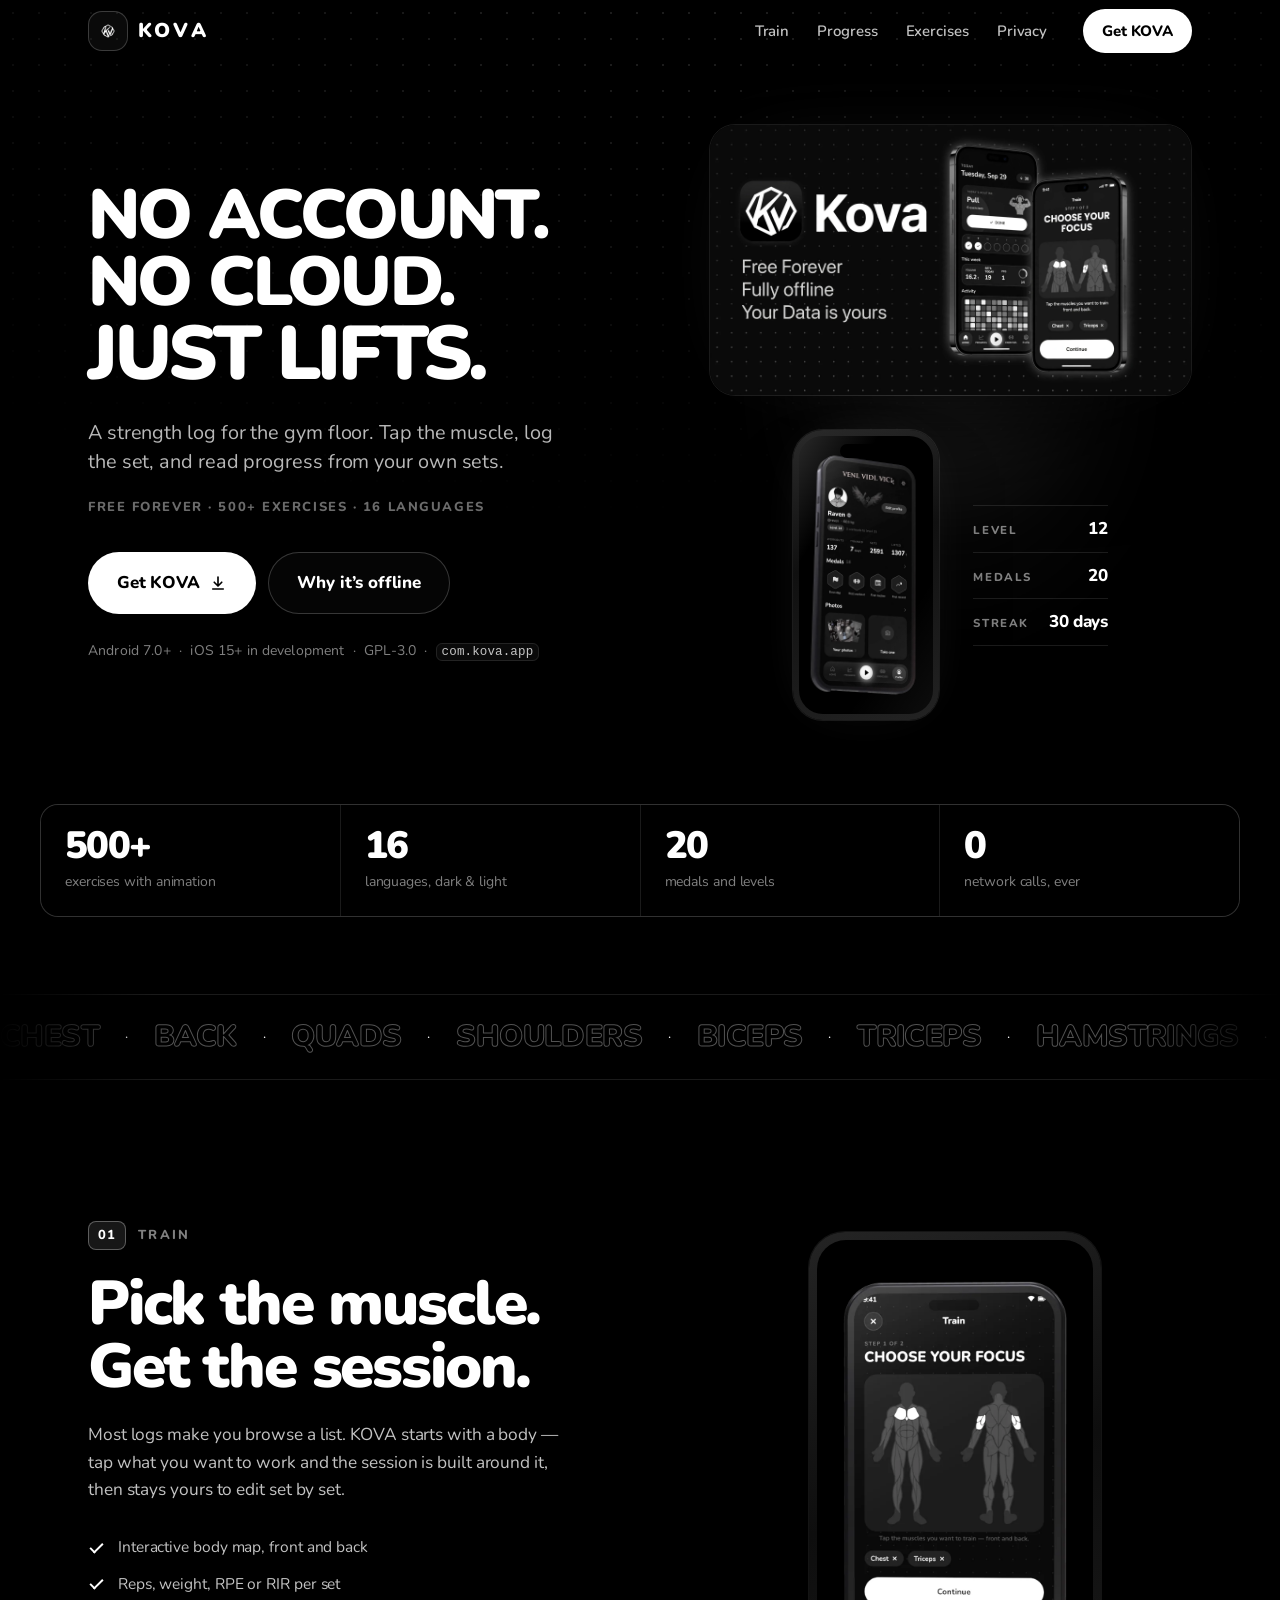
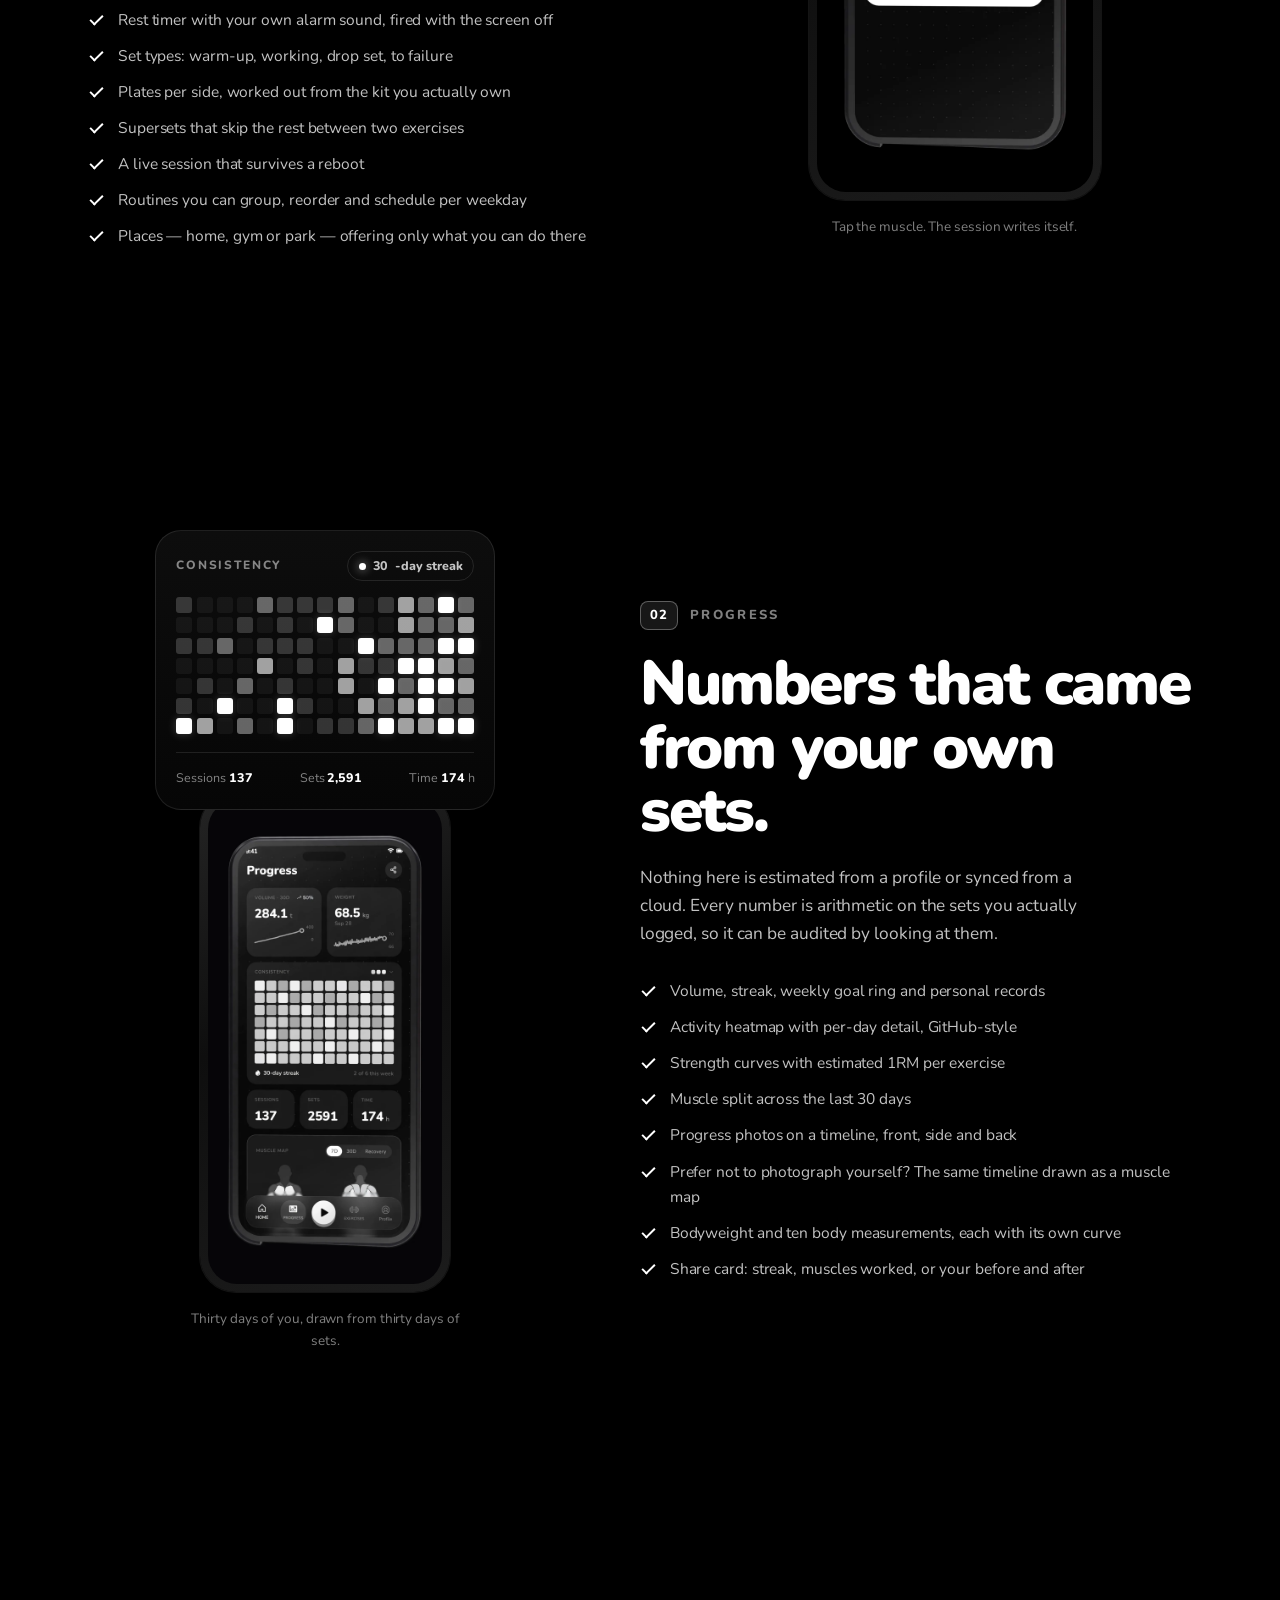
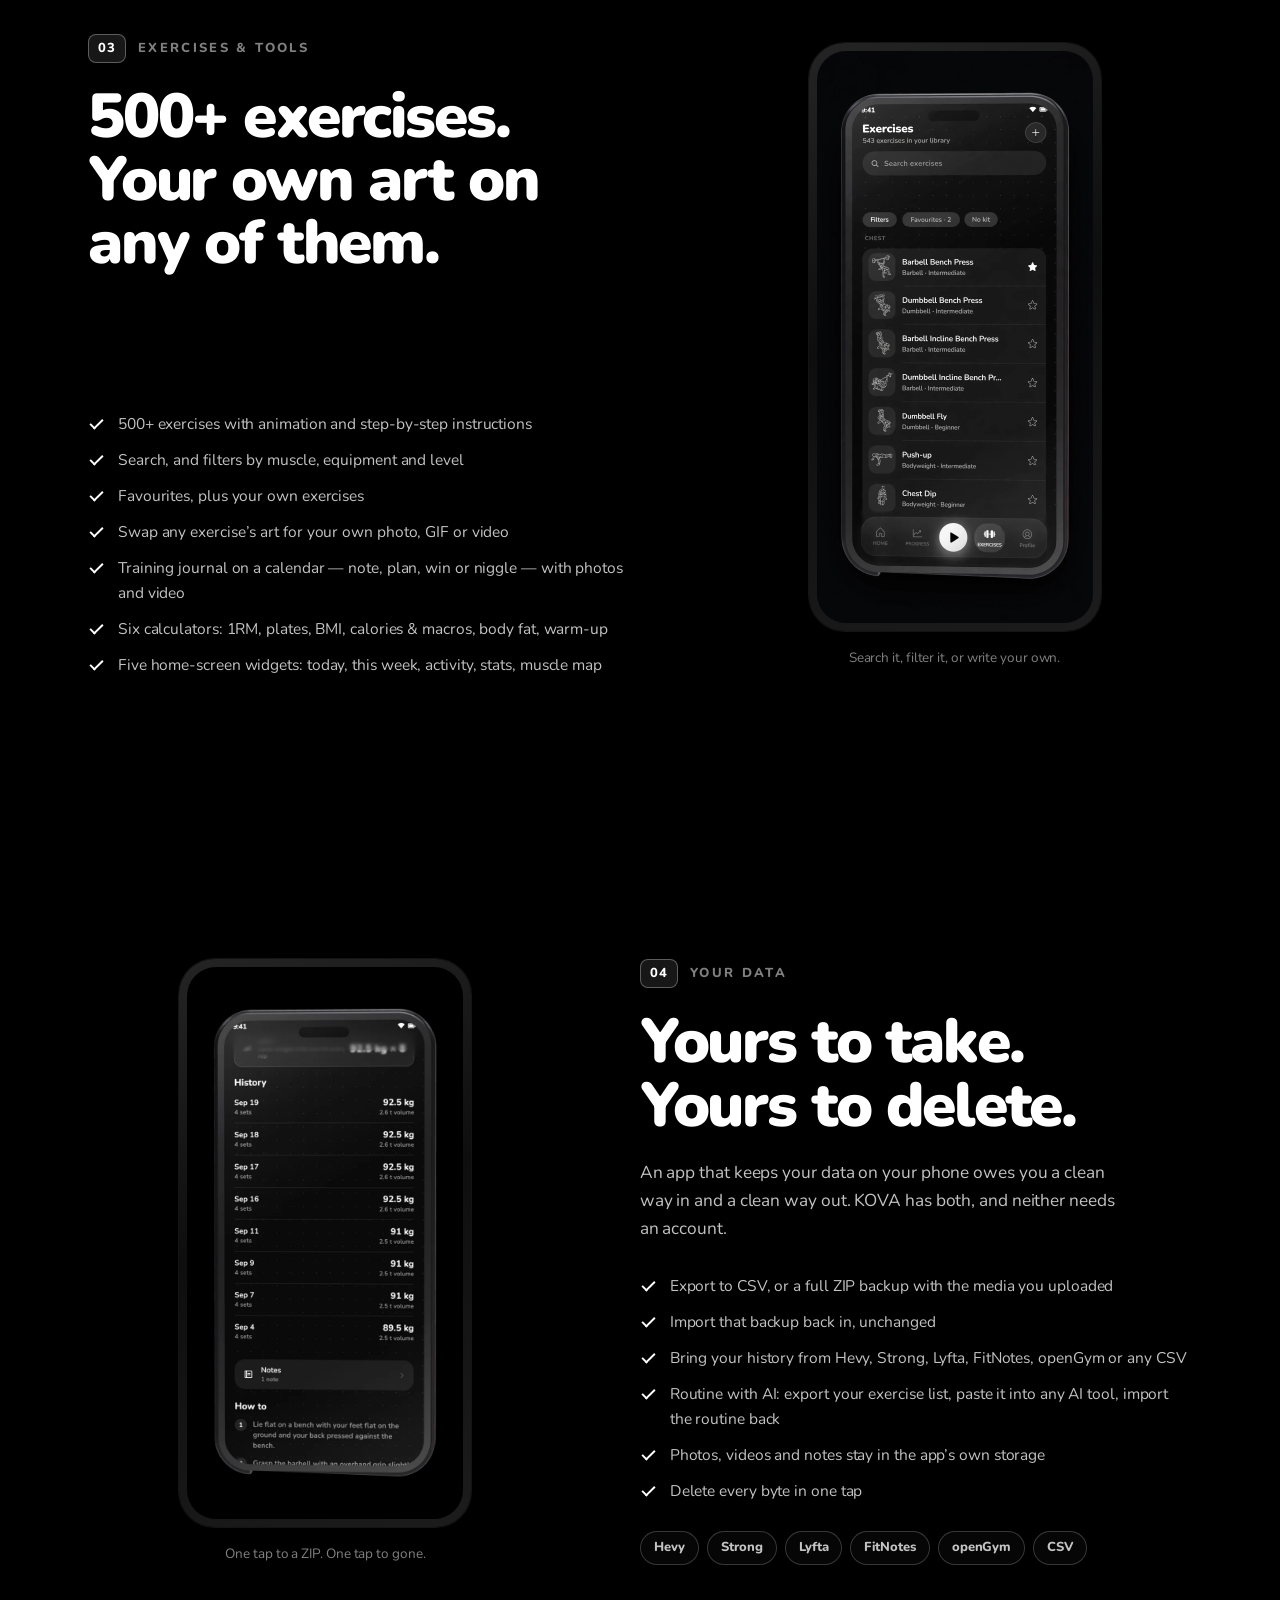
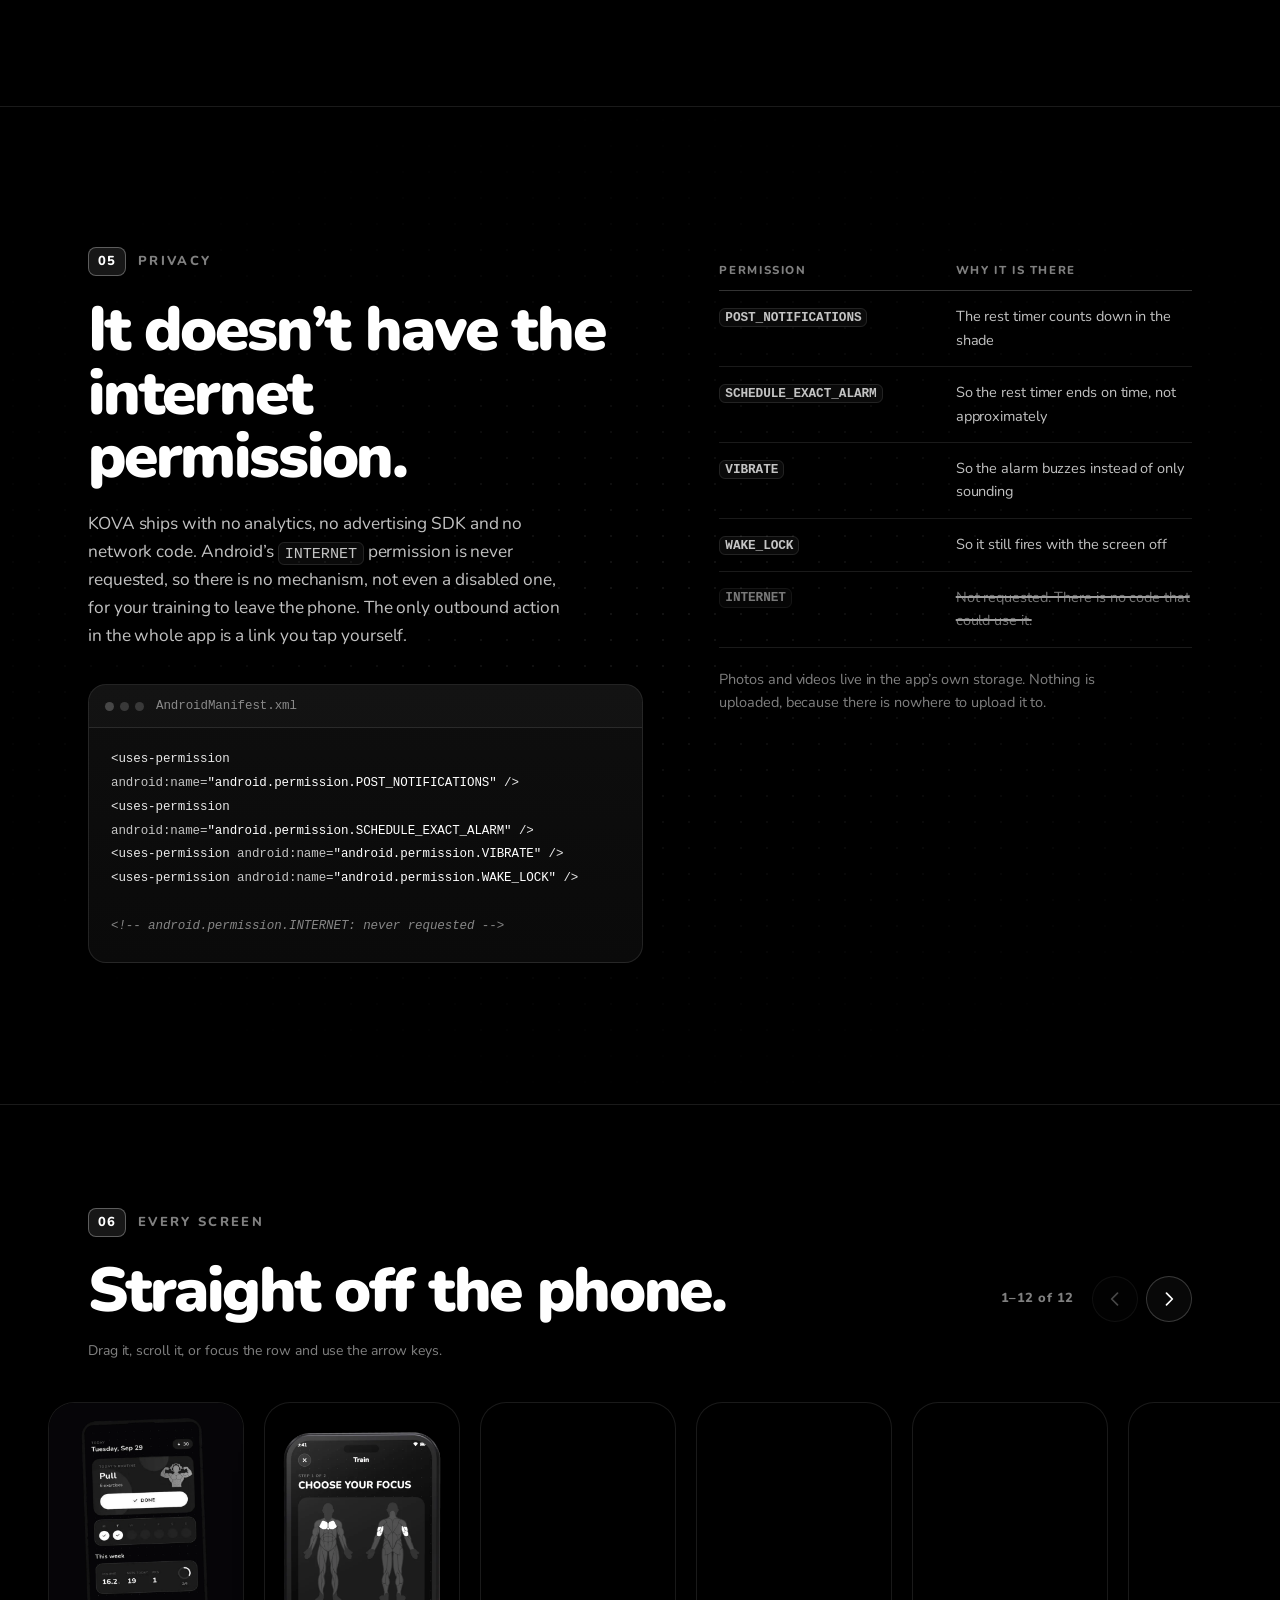
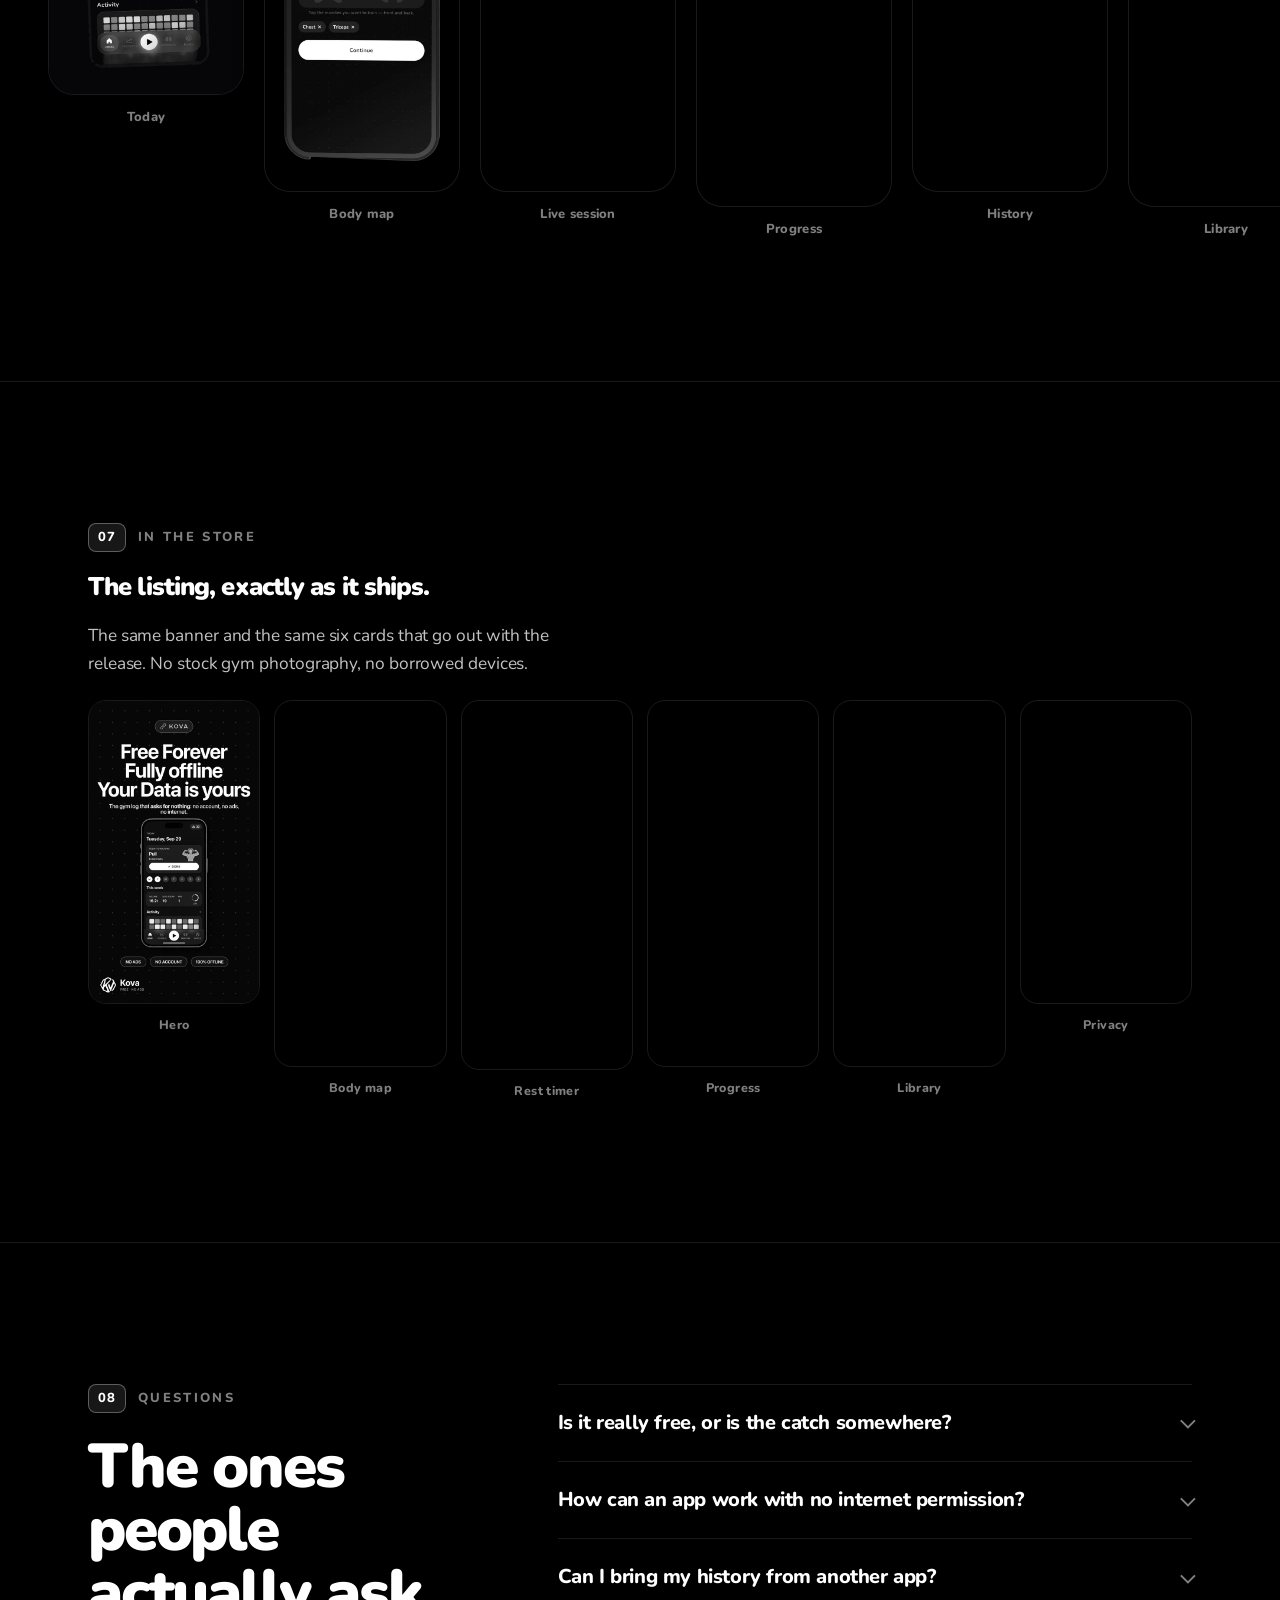
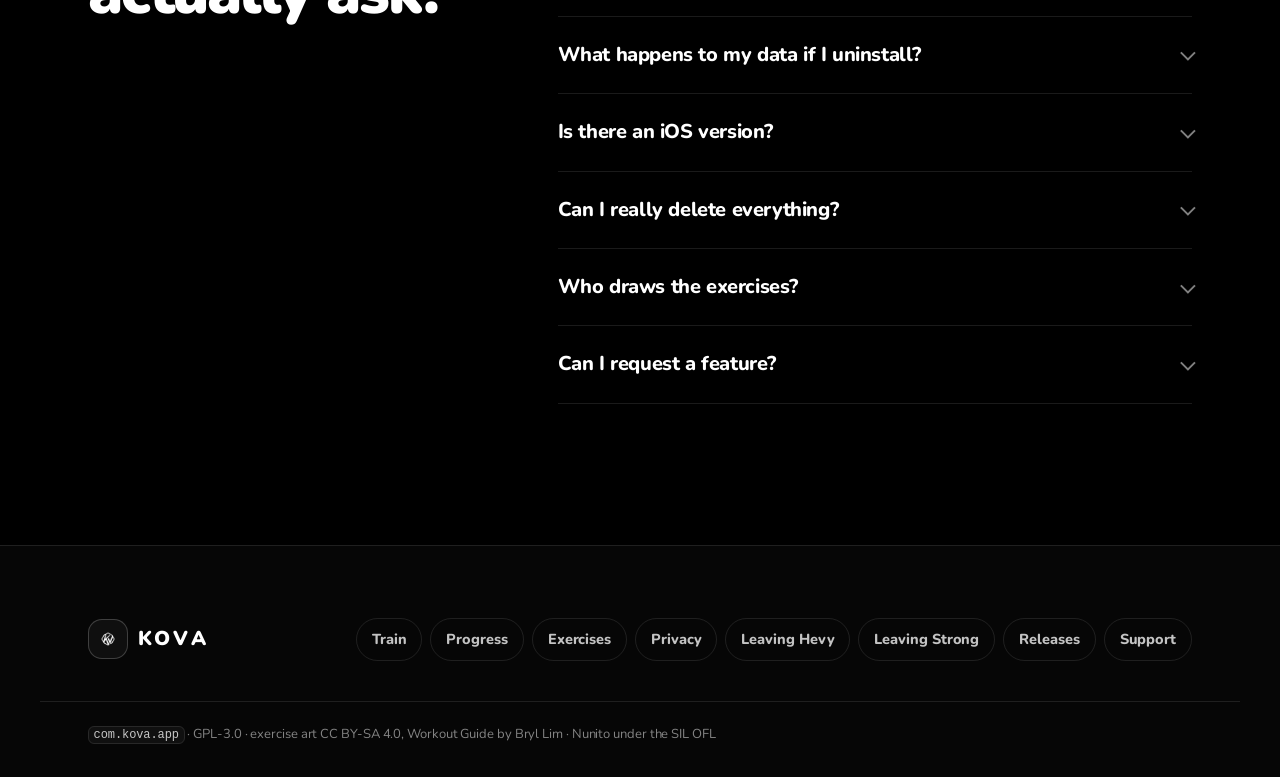
==== index.html @ f85a57ef "feat: KOVA landing site Static site for kova.app. Landing page, plus Hevy and Strong comparison page" ====
<!DOCTYPE html>
<html lang="en" class="no-js">
<head>
<meta charset="utf-8">
<meta name="viewport" content="width=device-width, initial-scale=1">
<title>KOVA — Free Offline Gym Log. No Internet Permission.</title>
<meta name="description" content="Free offline workout tracker and strength log for Android. Tap a muscle on a body map, log sets, and see real progress. No ads, no account, no internet.">
<meta name="author" content="ravvdevv">
<meta name="robots" content="index, follow, max-image-preview:large, max-snippet:-1, max-video-preview:-1">
<meta name="theme-color" content="#000000">
<meta name="color-scheme" content="dark">
<link rel="canonical" href="https://kova.app/">

<meta property="og:type" content="website">
<meta property="og:site_name" content="KOVA">
<meta property="og:locale" content="en">
<meta property="og:url" content="https://kova.app/">
<meta property="og:title" content="KOVA — Free Offline Gym Log. No Internet Permission.">
<meta property="og:description" content="Tap the muscle. Log the set. Own the data. A dark, offline strength log for Android — free forever, with no account, no ads and no INTERNET permission.">
<meta property="og:image" content="https://kova.app/assets/banner.webp">
<meta property="og:image:type" content="image/webp">
<meta property="og:image:width" content="2048">
<meta property="og:image:height" content="1152">
<meta property="og:image:alt" content="KOVA store banner: the app icon and wordmark with the lines Free Forever, Fully offline, Your Data is yours, beside two phones showing the home screen and the body map.">
<meta name="twitter:card" content="summary_large_image">
<meta name="twitter:title" content="KOVA — Free Offline Gym Log. No Internet Permission.">
<meta name="twitter:description" content="Tap the muscle. Log the set. Own the data. Free forever, no account, no ads, no INTERNET permission.">
<meta name="twitter:image" content="https://kova.app/assets/banner.webp">
<meta name="twitter:image:alt" content="KOVA store banner with two app screens, the home screen and the body map.">

<link rel="icon" href="assets/icon.png" sizes="any">
<link rel="apple-touch-icon" href="assets/icon.png">
<link rel="preload" href="assets/fonts/Nunito-ExtraBold.ttf" as="font" type="font/ttf" crossorigin>
<link rel="preload" href="assets/fonts/Nunito-Regular.ttf" as="font" type="font/ttf" crossorigin>
<link rel="stylesheet" href="styles.css">
<script>document.documentElement.className = document.documentElement.className.replace('no-js', 'js');</script>

<script type="application/ld+json">
{
  "@context": "https://schema.org",
  "@graph": [
    {
      "@type": "SoftwareApplication",
      "@id": "https://kova.app/#app",
      "name": "KOVA",
      "applicationCategory": "HealthApplication",
      "applicationSubCategory": "Workout tracker and strength log",
      "operatingSystem": "Android",
      "softwareRequirements": "Android 7.0 (Nougat) or later",
      "description": "KOVA is a free, offline strength log for Android. Pick your focus on an interactive body map, log reps and weight set by set, and read progress built from your own sets. No account, no ads, no subscription and no INTERNET permission.",
      "softwareVersion": "1.3.0",
      "license": "https://www.gnu.org/licenses/gpl-3.0.html",
      "downloadUrl": "https://github.com/ravvdevv/kova-app/releases",
      "image": "https://kova.app/assets/banner.webp",
      "screenshot": [
        "https://kova.app/assets/screens/01-home.webp",
        "https://kova.app/assets/screens/03-train.webp",
        "https://kova.app/assets/screens/04-session.webp",
        "https://kova.app/assets/screens/02-progress.webp",
        "https://kova.app/assets/screens/06-library.webp",
        "https://kova.app/assets/screens/08-settings.webp"
      ],
      "featureList": [
        "Interactive body map, front and back",
        "Reps, weight, RPE or RIR per set",
        "Rest timer with a custom alarm sound, firing with the screen off",
        "Set types: warm-up, working, drop set, to failure",
        "Plates per side, worked out from the kit you own",
        "Supersets that skip the rest between two exercises",
        "A live session that survives a reboot",
        "Routines grouped, reordered and scheduled per weekday",
        "Places (home, gym or park) offering only what you can do there",
        "Volume, streak, weekly goal ring and personal records",
        "Activity heatmap with per-day detail",
        "Strength curves with estimated 1RM per exercise",
        "Muscle split across the last 30 days",
        "Progress photos on a timeline, or the same timeline drawn as a muscle map",
        "Bodyweight and ten body measurements, each with its own curve",
        "Share card: streak, muscles worked, or before and after",
        "500+ exercises with animation and step-by-step instructions",
        "Search and filters by muscle, equipment and level",
        "Your own photo, GIF or video as an exercise's art",
        "Training journal on a calendar with photos and video",
        "Six calculators: 1RM, plates, BMI, calories and macros, body fat, warm-up",
        "Five home-screen widgets",
        "Import from Hevy, Strong, Lyfta, FitNotes, openGym or any CSV",
        "Export to CSV or a full ZIP backup, and delete everything in one tap"
      ],
      "offers": { "@type": "Offer", "price": "0", "priceCurrency": "USD" },
      "author": { "@id": "https://kova.app/#author" },
      "isBasedOn": { "@id": "https://kova.app/#source" }
    },
    {
      "@type": "SoftwareSourceCode",
      "@id": "https://kova.app/#source",
      "name": "KOVA",
      "codeRepository": "https://github.com/ravvdevv/kova-app",
      "license": "https://www.gnu.org/licenses/gpl-3.0.html",
      "author": { "@id": "https://kova.app/#author" }
    },
    {
      "@type": "Person",
      "@id": "https://kova.app/#author",
      "name": "ravvdevv",
      "url": "https://github.com/ravvdevv",
      "sameAs": [
        "https://github.com/ravvdevv",
        "https://ko-fi.com/ravvdevv"
      ]
    },
    {
      "@type": "FAQPage",
      "@id": "https://kova.app/#faq",
      "mainEntity": [
        {
          "@type": "Question",
          "name": "Is it really free, or is the catch somewhere?",
          "acceptedAnswer": { "@type": "Answer", "text": "There is no catch and no paid tier. No subscription, no ads, no analytics, no account. KOVA is released under GPL-3.0, so the source that ships is the source you can read. It stays free either way — and if it earns a place in your rotation and you feel like chipping in, the project's Ko-fi is at ko-fi.com/ravvdevv." }
        },
        {
          "@type": "Question",
          "name": "How can an app work with no internet permission?",
          "acceptedAnswer": { "@type": "Answer", "text": "Because it never needed one. KOVA has no network code at all, so Android's INTERNET permission is never declared. Your sets, photos, notes and media live in the app's own storage on the phone, which is also what makes the app work in a basement gym with no signal." }
        },
        {
          "@type": "Question",
          "name": "Can I bring my history from another app?",
          "acceptedAnswer": { "@type": "Answer", "text": "Yes. KOVA imports workouts and bodyweight from Hevy, Strong, Lyfta, FitNotes and openGym, and reads any CSV you can get out of the app you are leaving. Still choosing? See nine trackers compared at kova.app/hevy-alternative, including where KOVA loses. You can also re-import a KOVA backup at any time." }
        },
        {
          "@type": "Question",
          "name": "What happens to my data if I uninstall?",
          "acceptedAnswer": { "@type": "Answer", "text": "It goes with the app, which is why the ZIP backup exists: it includes your data and the media you uploaded, and it imports back cleanly. Export it before you remove KOVA." }
        },
        {
          "@type": "Question",
          "name": "Is there an iOS version?",
          "acceptedAnswer": { "@type": "Answer", "text": "iOS 15 and later is in development. The Android build is the current one, and Wear OS and desktop are on the way." }
        },
        {
          "@type": "Question",
          "name": "Can I really delete everything?",
          "acceptedAnswer": { "@type": "Answer", "text": "One tap, in settings, no confirmation maze and no are-you-sure marathon. That button is the honest version of a privacy policy." }
        },
        {
          "@type": "Question",
          "name": "Who draws the exercises?",
          "acceptedAnswer": { "@type": "Answer", "text": "The illustrations come from Workout Guide by Bryl Lim, based on Everkinetic, licensed CC BY-SA 4.0. Any exercise's art can be swapped for your own photo, GIF or video." }
        },
        {
          "@type": "Question",
          "name": "Can I request a feature?",
          "acceptedAnswer": { "@type": "Answer", "text": "Yes. Open an issue on the repository at github.com/ravvdevv/kova-app/issues and describe what you are trying to log. Requests get read, and the ones that show up again and again from other lifters get built." }
        }
      ]
    }
  ]
}
</script>
</head>
<body>
<a class="skip" href="#main">Skip to content</a>
<div class="progress" aria-hidden="true"><span id="progressBar"></span></div>

<header class="nav" id="nav">
  <div class="shell nav__inner">
    <a class="brand" href="#top" aria-label="KOVA, home">
      <span class="brand__mark"><img src="assets/logo.webp" width="512" height="512" alt="" decoding="async"></span>
      <span class="brand__word">KOVA</span>
    </a>

    <nav class="nav__links" aria-label="Sections">
      <a href="#train">Train</a>
      <a href="#progress">Progress</a>
      <a href="#library">Exercises</a>
      <a href="#privacy">Privacy</a>
    </nav>

    <div class="nav__actions">
      <a class="btn btn--solid btn--sm" href="https://github.com/ravvdevv/kova-app/releases" target="_blank" rel="noopener noreferrer">Get KOVA</a>
    </div>
  </div>
</header>

<main id="main">
<span id="top"></span>

<!-- ══ HERO ══ -->
<section class="hero">
  <div class="grid-bg" aria-hidden="true"></div>
  <div class="shell hero__inner">

    <div class="hero__copy">
      <h1 class="hero__title reveal" data-d="1">
        No account.<br>
        No cloud.<br>
        <span class="last">Just lifts.</span>
      </h1>

      <p class="hero__sub reveal" data-d="2">
        A strength log for the gym floor. Tap the muscle, log the set, and read progress
        from your own sets.
      </p>

      <p class="hero__tag reveal" data-d="2">Free forever &middot; 500+ exercises &middot; 16 languages</p>

      <div class="hero__actions reveal" data-d="3">
        <a class="btn btn--solid btn--lg" href="https://github.com/ravvdevv/kova-app/releases" target="_blank" rel="noopener noreferrer">
          Get KOVA
          <svg viewBox="0 0 24 24" width="18" height="18" fill="none" stroke="currentColor" stroke-width="2.2" stroke-linecap="round" stroke-linejoin="round" aria-hidden="true"><path d="M12 4v11M7 11l5 5 5-5M5 20h14"/></svg>
        </a>
        <a class="btn btn--ghost btn--lg" href="#privacy">Why it&rsquo;s offline</a>
      </div>

      <p class="hero__meta reveal" data-d="4">
        Android 7.0+ &nbsp;&middot;&nbsp; iOS 15+ in development &nbsp;&middot;&nbsp; GPL-3.0 &nbsp;&middot;&nbsp; <code>com.kova.app</code>
      </p>
    </div>

    <div class="hero__stage reveal" data-d="3">
      <div class="beam" aria-hidden="true"></div>

      <figure class="hero__banner">
        <img src="assets/banner.webp" width="2048" height="1152" decoding="async" fetchpriority="high"
             alt="KOVA store banner: the app icon and wordmark with the lines Free Forever, Fully offline, Your Data is yours, beside two phones showing the home screen and the body map.">
      </figure>

      <div class="hero__foot">
        <div class="device">
          <div class="device__frame">
            <span class="device__notch" aria-hidden="true"></span>
            <img src="assets/screens/12-profile.webp" width="400" height="860"
                 alt="KOVA profile: levels, the twenty medals earned from real sessions, and the share card." loading="lazy" decoding="async">
          </div>
        </div>

        <dl class="hero__stats">
          <div><dt>Level</dt><dd>12</dd></div>
          <div><dt>Medals</dt><dd>20</dd></div>
          <div><dt>Streak</dt><dd>30 days</dd></div>
        </dl>
      </div>
    </div>
  </div>

  <ul class="stats shell" aria-label="At a glance">
    <li class="reveal"><b data-count="500" data-suffix="+">500+</b><span>exercises with animation</span></li>
    <li class="reveal" data-d="1"><b data-count="16">16</b><span>languages, dark &amp; light</span></li>
    <li class="reveal" data-d="2"><b data-count="20">20</b><span>medals and levels</span></li>
    <li class="reveal" data-d="3"><b>0</b><span>network calls, ever</span></li>
  </ul>
</section>

<!-- ══ MARQUEE ══ -->
<div class="marquee" aria-hidden="true">
  <div class="marquee__track">
    <span>Chest</span><i>&middot;</i><span>Back</span><i>&middot;</i><span>Quads</span><i>&middot;</i><span>Shoulders</span><i>&middot;</i>
    <span>Biceps</span><i>&middot;</i><span>Triceps</span><i>&middot;</i><span>Hamstrings</span><i>&middot;</i><span>Calves</span><i>&middot;</i>
    <span>Core</span><i>&middot;</i><span>Glutes</span><i>&middot;</i><span>Lats</span><i>&middot;</i><span>Forearms</span><i>&middot;</i>
    <span>Chest</span><i>&middot;</i><span>Back</span><i>&middot;</i><span>Quads</span><i>&middot;</i><span>Shoulders</span><i>&middot;</i>
    <span>Biceps</span><i>&middot;</i><span>Triceps</span><i>&middot;</i><span>Hamstrings</span><i>&middot;</i><span>Calves</span><i>&middot;</i>
    <span>Core</span><i>&middot;</i><span>Glutes</span><i>&middot;</i><span>Lats</span><i>&middot;</i><span>Forearms</span><i>&middot;</i>
  </div>
</div>

<!-- ══ 01 TRAIN ══ -->
<section class="feature" id="train">
  <div class="shell feature__inner">
    <div class="feature__copy">
      <p class="eyebrow reveal"><span>01</span> Train</p>
      <h2 class="reveal" data-d="1">Pick the muscle.<br>Get the session.</h2>
      <p class="feature__lead reveal" data-d="2">
        Most logs make you browse a list. KOVA starts with a body &mdash; tap what you want to
        work and the session is built around it, then stays yours to edit set by set.
      </p>
      <ul class="ticks reveal" data-d="3">
        <li>Interactive body map, front and back</li>
        <li>Reps, weight, RPE or RIR per set</li>
        <li>Rest timer with your own alarm sound, fired with the screen off</li>
        <li>Set types: warm-up, working, drop set, to failure</li>
        <li>Plates per side, worked out from the kit you actually own</li>
        <li>Supersets that skip the rest between two exercises</li>
        <li>A live session that survives a reboot</li>
        <li>Routines you can group, reorder and schedule per weekday</li>
        <li>Places &mdash; home, gym or park &mdash; offering only what you can do there</li>
      </ul>
    </div>
    <figure class="feature__shot reveal" data-d="2">
      <div class="phone">
        <img src="assets/screens/03-train.webp" width="400" height="860" loading="lazy" decoding="async"
             alt="The focus picker: a front and back body map with the selected muscles lit, and the chosen muscles listed as chips.">
      </div>
      <figcaption>Tap the muscle. The session writes itself.</figcaption>
    </figure>
  </div>
</section>

<!-- ══ 02 PROGRESS ══ -->
<section class="feature feature--flip" id="progress">
  <div class="shell feature__inner">
    <div class="feature__copy">
      <p class="eyebrow reveal"><span>02</span> Progress</p>
      <h2 class="reveal" data-d="1">Numbers that came<br>from your own sets.</h2>
      <p class="feature__lead reveal" data-d="2">
        Nothing here is estimated from a profile or synced from a cloud. Every number is
        arithmetic on the sets you actually logged, so it can be audited by looking at them.
      </p>
      <ul class="ticks reveal" data-d="3">
        <li>Volume, streak, weekly goal ring and personal records</li>
        <li>Activity heatmap with per-day detail, GitHub-style</li>
        <li>Strength curves with estimated 1RM per exercise</li>
        <li>Muscle split across the last 30 days</li>
        <li>Progress photos on a timeline, front, side and back</li>
        <li>Prefer not to photograph yourself? The same timeline drawn as a muscle map</li>
        <li>Bodyweight and ten body measurements, each with its own curve</li>
        <li>Share card: streak, muscles worked, or your before and after</li>
      </ul>
    </div>
    <figure class="feature__shot reveal" data-d="2">
      <div class="panel">
        <div class="panel__head">
          <span class="panel__title">Consistency</span>
          <span class="panel__badge"><span class="dot"></span><span id="streakOut">30</span>-day streak</span>
        </div>
        <div class="heat" id="heat" role="img" aria-label="Activity heatmap: 30-day streak, two of six sessions this week."></div>
        <div class="panel__foot">
          <span>Sessions <b data-count="137">137</b></span>
          <span>Sets <b data-count="2591">2591</b></span>
          <span>Time <b data-count="174">174</b> h</span>
        </div>
      </div>
      <div class="phone phone--sm">
        <img src="assets/screens/02-progress.webp" width="352" height="760" loading="lazy" decoding="async"
             alt="Progress screen: 30-day volume card, bodyweight sparkline, consistency heatmap and lifetime totals.">
      </div>
      <figcaption>Thirty days of you, drawn from thirty days of sets.</figcaption>
    </figure>
  </div>
</section>

<!-- ══ 03 EXERCISES & TOOLS ══ -->
<section class="feature" id="library">
  <div class="shell feature__inner">
    <div class="feature__copy">
      <p class="eyebrow reveal"><span>03</span> Exercises &amp; tools</p>
      <h2 class="reveal" data-d="1">500+ exercises.<br>Your own art on any of them.</h2>
      <p class="feature__lead reveal" data-d="2">
        A real library with animation and step-by-step instructions, plus everything around it:
        a journal, calculators and home-screen widgets that read the same database.
      </p>
      <ul class="ticks reveal" data-d="3">
        <li>500+ exercises with animation and step-by-step instructions</li>
        <li>Search, and filters by muscle, equipment and level</li>
        <li>Favourites, plus your own exercises</li>
        <li>Swap any exercise&rsquo;s art for your own photo, GIF or video</li>
        <li>Training journal on a calendar &mdash; note, plan, win or niggle &mdash; with photos and video</li>
        <li>Six calculators: 1RM, plates, BMI, calories &amp; macros, body fat, warm-up</li>
        <li>Five home-screen widgets: today, this week, activity, stats, muscle map</li>
      </ul>
    </div>
    <figure class="feature__shot reveal" data-d="2">
      <div class="phone">
        <img src="assets/screens/06-library.webp" width="400" height="860" loading="lazy" decoding="async"
             alt="Exercise library: a searchable list with filters for muscle, equipment and level.">
      </div>
      <figcaption>Search it, filter it, or write your own.</figcaption>
    </figure>
  </div>
</section>

<!-- ══ 04 YOUR DATA ══ -->
<section class="feature feature--flip" id="data">
  <div class="shell feature__inner">
    <div class="feature__copy">
      <p class="eyebrow reveal"><span>04</span> Your data</p>
      <h2 class="reveal" data-d="1">Yours to take.<br>Yours to delete.</h2>
      <p class="feature__lead reveal" data-d="2">
        An app that keeps your data on your phone owes you a clean way in and a clean way out.
        KOVA has both, and neither needs an account.
      </p>
      <ul class="ticks reveal" data-d="3">
        <li>Export to CSV, or a full ZIP backup with the media you uploaded</li>
        <li>Import that backup back in, unchanged</li>
        <li>Bring your history from Hevy, Strong, Lyfta, FitNotes, openGym or any CSV</li>
        <li>Routine with AI: export your exercise list, paste it into any AI tool, import the routine back</li>
        <li>Photos, videos and notes stay in the app&rsquo;s own storage</li>
        <li>Delete every byte in one tap</li>
      </ul>
      <div class="chips reveal" data-d="4" aria-label="Supported imports">
        <span>Hevy</span><span>Strong</span><span>Lyfta</span><span>FitNotes</span><span>openGym</span><span>CSV</span>
      </div>
    </div>
    <figure class="feature__shot reveal" data-d="2">
      <div class="phone">
        <img src="assets/screens/05-history.webp" width="400" height="860" loading="lazy" decoding="async"
             alt="History: logged sessions listed by date with their volume and duration.">
      </div>
      <figcaption>One tap to a ZIP. One tap to gone.</figcaption>
    </figure>
  </div>
</section>

<!-- ══ PRIVACY ══ -->
<section class="privacy" id="privacy">
  <div class="grid-bg grid-bg--soft" aria-hidden="true"></div>
  <div class="shell privacy__inner">
    <div class="privacy__copy">
      <p class="eyebrow reveal"><span>05</span> Privacy</p>
      <h2 class="reveal" data-d="1">It doesn&rsquo;t have the<br>internet permission.</h2>
      <p class="feature__lead reveal" data-d="2">
        KOVA ships with no analytics, no advertising SDK and no network code. Android&rsquo;s
        <code>INTERNET</code> permission is never requested, so there is no mechanism, not even
        a disabled one, for your training to leave the phone. The only outbound action in the
        whole app is a link you tap yourself.
      </p>

      <div class="manifest reveal" data-d="3">
        <div class="manifest__bar">
          <span class="manifest__dots" aria-hidden="true"><i></i><i></i><i></i></span>
          <span class="manifest__file">AndroidManifest.xml</span>
        </div>
<pre class="manifest__code"><code><span class="c-k">&#60;uses-permission</span> android:name=<span class="c-s">"android.permission.POST_NOTIFICATIONS"</span> <span class="c-k">/&#62;</span>
<span class="c-k">&#60;uses-permission</span> android:name=<span class="c-s">"android.permission.SCHEDULE_EXACT_ALARM"</span> <span class="c-k">/&#62;</span>
<span class="c-k">&#60;uses-permission</span> android:name=<span class="c-s">"android.permission.VIBRATE"</span> <span class="c-k">/&#62;</span>
<span class="c-k">&#60;uses-permission</span> android:name=<span class="c-s">"android.permission.WAKE_LOCK"</span> <span class="c-k">/&#62;</span>

<span class="c-c">&lt;!-- android.permission.INTERNET: never requested --&gt;</span></code></pre>
      </div>
    </div>

    <div class="privacy__list reveal" data-d="3">
      <table class="perms">
        <caption class="sr-only">Permissions KOVA requests and why</caption>
        <thead>
          <tr><th scope="col">Permission</th><th scope="col">Why it is there</th></tr>
        </thead>
        <tbody>
          <tr><th scope="row"><code>POST_NOTIFICATIONS</code></th><td>The rest timer counts down in the shade</td></tr>
          <tr><th scope="row"><code>SCHEDULE_EXACT_ALARM</code></th><td>So the rest timer ends on time, not approximately</td></tr>
          <tr><th scope="row"><code>VIBRATE</code></th><td>So the alarm buzzes instead of only sounding</td></tr>
          <tr><th scope="row"><code>WAKE_LOCK</code></th><td>So it still fires with the screen off</td></tr>
          <tr class="perms__none"><th scope="row"><code>INTERNET</code></th><td><s>Not requested. There is no code that could use it.</s></td></tr>
        </tbody>
      </table>
      <p class="privacy__note">
        Photos and videos live in the app&rsquo;s own storage. Nothing is uploaded, because there
        is nowhere to upload it to.
      </p>
    </div>
  </div>
</section>

<!-- ══ GALLERY ══ -->
<section class="gallery" id="screens">
  <div class="shell gallery__head">
    <div>
      <p class="eyebrow reveal"><span>06</span> Every screen</p>
      <h2 class="reveal" data-d="1">Straight off the phone.</h2>
    </div>
    <div class="gallery__nav reveal" data-d="2">
      <p class="gallery__hint" id="railCount" aria-live="polite">1&ndash;12 of 12</p>
      <div class="gallery__btns">
        <button class="railbtn" id="railPrev" type="button" aria-label="Scroll to earlier screens" aria-controls="rail">
          <svg viewBox="0 0 24 24" width="20" height="20" fill="none" stroke="currentColor" stroke-width="2" stroke-linecap="round" stroke-linejoin="round" aria-hidden="true"><path d="M15 5l-7 7 7 7"/></svg>
        </button>
        <button class="railbtn" id="railNext" type="button" aria-label="Scroll to later screens" aria-controls="rail">
          <svg viewBox="0 0 24 24" width="20" height="20" fill="none" stroke="currentColor" stroke-width="2" stroke-linecap="round" stroke-linejoin="round" aria-hidden="true"><path d="M9 5l7 7-7 7"/></svg>
        </button>
      </div>
    </div>
  </div>
  <p class="gallery__note shell reveal" data-d="2">Drag it, scroll it, or focus the row and use the arrow keys.</p>
  <div class="rail" id="rail" tabindex="0" role="region" aria-label="All KOVA screens, scroll horizontally">
    <figure class="rail__item">
      <img src="assets/screens/01-home.webp" width="400" height="860" loading="lazy" decoding="async" alt="Home: today&rsquo;s routine, weekly volume, sets, PRs and activity.">
      <figcaption>Today</figcaption>
    </figure>
    <figure class="rail__item">
      <img src="assets/screens/03-train.webp" width="400" height="860" loading="lazy" decoding="async" alt="Body map focus picker, front and back.">
      <figcaption>Body map</figcaption>
    </figure>
    <figure class="rail__item">
      <img src="assets/screens/04-session.webp" width="400" height="860" loading="lazy" decoding="async" alt="Live session: set table, previous performance and rest timer.">
      <figcaption>Live session</figcaption>
    </figure>
    <figure class="rail__item">
      <img src="assets/screens/02-progress.webp" width="352" height="760" loading="lazy" decoding="async" alt="Progress: volume, bodyweight, consistency heatmap, totals.">
      <figcaption>Progress</figcaption>
    </figure>
    <figure class="rail__item">
      <img src="assets/screens/05-history.webp" width="400" height="860" loading="lazy" decoding="async" alt="History of logged sessions.">
      <figcaption>History</figcaption>
    </figure>
    <figure class="rail__item">
      <img src="assets/screens/06-library.webp" width="400" height="860" loading="lazy" decoding="async" alt="Exercise library with filters.">
      <figcaption>Library</figcaption>
    </figure>
    <figure class="rail__item">
      <img src="assets/screens/07-routines.webp" width="400" height="860" loading="lazy" decoding="async" alt="Routines, reorderable and schedulable per weekday.">
      <figcaption>Routines</figcaption>
    </figure>
    <figure class="rail__item">
      <img src="assets/screens/09-notes.webp" width="400" height="860" loading="lazy" decoding="async" alt="Training journal on a calendar with notes, photos and video.">
      <figcaption>Journal</figcaption>
    </figure>
    <figure class="rail__item">
      <img src="assets/screens/10-places.webp" width="400" height="860" loading="lazy" decoding="async" alt="Places: equipment available at home, gym or park.">
      <figcaption>Places</figcaption>
    </figure>
    <figure class="rail__item">
      <img src="assets/screens/11-body.webp" width="400" height="860" loading="lazy" decoding="async" alt="Progress timeline drawn as a muscle map from logged sets.">
      <figcaption>Muscle timeline</figcaption>
    </figure>
    <figure class="rail__item">
      <img src="assets/screens/12-profile.webp" width="400" height="860" loading="lazy" decoding="async" alt="Profile with levels, medals and a share card.">
      <figcaption>Profile</figcaption>
    </figure>
    <figure class="rail__item">
      <img src="assets/screens/08-settings.webp" width="400" height="860" loading="lazy" decoding="async" alt="Settings: units, theme, language, export and delete.">
      <figcaption>Settings</figcaption>
    </figure>
  </div>
</section>

<!-- ══ STORE LISTING ══ -->
<section class="listing" id="listing">
  <div class="shell">
    <p class="eyebrow reveal"><span>07</span> In the store</p>
    <h2 class="reveal" data-d="1">The listing, exactly as it ships.</h2>
    <p class="feature__lead reveal" data-d="2">
      The same banner and the same six cards that go out with the release. No stock gym
      photography, no borrowed devices.
    </p>
  </div>

  <ul class="listing__row shell reveal" data-d="3">
    <li>
      <img src="assets/store/01-hero.webp" width="1152" height="2048" loading="lazy" decoding="async"
           alt="Store card: Free Forever, Fully offline, Your Data is yours.">
      <span>Hero</span>
    </li>
    <li>
      <img src="assets/store/02-train.webp" width="1008" height="2160" loading="lazy" decoding="async"
           alt="Store card: tap the muscle, get the session.">
      <span>Body map</span>
    </li>
    <li>
      <img src="assets/store/03-rest.webp" width="1088" height="2352" loading="lazy" decoding="async"
           alt="Store card: tick the set, the rest timer rings itself.">
      <span>Rest timer</span>
    </li>
    <li>
      <img src="assets/store/04-progress.webp" width="1008" height="2160" loading="lazy" decoding="async"
           alt="Store card: progress read from your own sets.">
      <span>Progress</span>
    </li>
    <li>
      <img src="assets/store/05-library.webp" width="1008" height="2160" loading="lazy" decoding="async"
           alt="Store card: 500+ exercises with animation and instructions.">
      <span>Library</span>
    </li>
    <li>
      <img src="assets/store/06-privacy.webp" width="1152" height="2048" loading="lazy" decoding="async"
           alt="Store card: no account, no internet, no smoke.">
      <span>Privacy</span>
    </li>
  </ul>
</section>
<!-- ══ FAQ ══ -->
<section class="faq">
  <div class="shell faq__inner">
    <div class="faq__head">
      <p class="eyebrow reveal"><span>08</span> Questions</p>
      <h2 class="reveal" data-d="1">The ones people<br>actually ask.</h2>
    </div>

    <div class="faq__list reveal" data-d="2">
      <details>
        <summary>Is it really free, or is the catch somewhere?</summary>
        <p>There is no catch and no paid tier. No subscription, no ads, no analytics, no account.
        KOVA is released under GPL-3.0, so the source that ships is the source you can read. It
        stays free either way &mdash; and if it earns a place in your rotation and you feel like
        chipping in, the project&rsquo;s
        <a href="https://ko-fi.com/ravvdevv" target="_blank" rel="noopener noreferrer">Ko-fi is
        open</a>.</p>
      </details>
      <details>
        <summary>How can an app work with no internet permission?</summary>
        <p>Because it never needed one. KOVA has no network code at all, so Android&rsquo;s
        <code>INTERNET</code> permission is never declared. Your sets, photos, notes and media
        live in the app&rsquo;s own storage on the phone, which is also what makes the app work
        in a basement gym with no signal.</p>
      </details>
      <details>
        <summary>Can I bring my history from another app?</summary>
        <p>Yes. KOVA imports workouts and bodyweight from Hevy, Strong, Lyfta, FitNotes and
        openGym, and reads any CSV you can get out of the app you are leaving. Still choosing?
        <a href="/hevy-alternative/">Nine trackers compared, including where KOVA loses</a>.
        You can also re-import a KOVA backup at any time.</p>
      </details>
      <details>
        <summary>What happens to my data if I uninstall?</summary>
        <p>It goes with the app, which is why the ZIP backup exists &mdash; it includes your data
        and the media you uploaded, and it imports back cleanly. Export it before you remove KOVA.</p>
      </details>
      <details>
        <summary>Is there an iOS version?</summary>
        <p>iOS 15+ is in development. The Android build is the current one, and Wear OS and
        desktop are on the way.</p>
      </details>
      <details>
        <summary>Can I really delete everything?</summary>
        <p>One tap, in settings, no confirmation maze and no &ldquo;are you sure&rdquo; marathon.
        That button is the honest version of a privacy policy.</p>
      </details>
      <details>
        <summary>Who draws the exercises?</summary>
        <p>The illustrations come from
        <a href="https://github.com/bryllim/workout-guide" target="_blank" rel="noopener noreferrer">Workout Guide</a>
        by Bryl Lim, based on
        <a href="https://github.com/everkinetic/data" target="_blank" rel="noopener noreferrer">Everkinetic</a>,
        licensed CC BY-SA 4.0. Any exercise&rsquo;s art can be swapped for your own photo, GIF or video.</p>
      </details>
      <details>
        <summary>Can I request a feature?</summary>
        <p>Yes. Open an issue on
        <a href="https://github.com/ravvdevv/kova-app/issues" target="_blank" rel="noopener noreferrer">the repository</a>
        and describe what you are trying to log. Requests get read, and the ones that show up
        again and again from other lifters get built.</p>
      </details>
    </div>
  </div>
</section>
</main>

<footer class="foot">
  <div class="shell foot__inner">
    <a class="brand" href="#top" aria-label="KOVA, back to top">
      <span class="brand__mark"><img src="assets/logo.webp" width="512" height="512" alt="" loading="lazy" decoding="async"></span>
      <span class="brand__word">KOVA</span>
    </a>

    <nav class="foot__nav" aria-label="Footer">
      <a href="#train">Train</a>
      <a href="#progress">Progress</a>
      <a href="#library">Exercises</a>
      <a href="#privacy">Privacy</a>
      <a href="/hevy-alternative/">Leaving Hevy</a>
      <a href="/strong-alternative/">Leaving Strong</a>
      <a href="https://github.com/ravvdevv/kova-app/releases" target="_blank" rel="noopener noreferrer">Releases</a>
      <a href="https://ko-fi.com/ravvdevv" target="_blank" rel="noopener noreferrer">Support</a>
    </nav>
  </div>

  <div class="shell foot__legal">
    <p><code>com.kova.app</code> &middot; GPL-3.0 &middot; exercise art CC BY-SA 4.0, Workout Guide by Bryl Lim &middot; Nunito under the SIL OFL</p>
  </div>
</footer>

<script src="script.js" defer></script>
</body>
</html>
---- styles.css ----
/* ═══════════════════════════════════════════════════════════
   KOVA — landing
   Visual world: the gym floor at night. Near-black, paper
   white, strictly monochrome: every surface, border and muted
   tone is white at some alpha over pure black. No accent
   colour, no hue in any grey. Hairlines instead of shadows.
   Nunito, because the app is Nunito.
   ═══════════════════════════════════════════════════════════ */

@font-face {
  font-family: 'Nunito';
  src: url('assets/fonts/Nunito-Regular.ttf') format('truetype');
  font-weight: 400; font-style: normal; font-display: swap;
}
@font-face {
  font-family: 'Nunito';
  src: url('assets/fonts/Nunito-SemiBold.ttf') format('truetype');
  font-weight: 600; font-style: normal; font-display: swap;
}
@font-face {
  font-family: 'Nunito';
  src: url('assets/fonts/Nunito-ExtraBold.ttf') format('truetype');
  font-weight: 800; font-style: normal; font-display: swap;
}
@font-face {
  font-family: 'Nunito';
  src: url('assets/fonts/Nunito-Black.ttf') format('truetype');
  font-weight: 900; font-style: normal; font-display: swap;
}

:root {
  --ink:        #000000;
  --ink-1:      #060606;
  --ink-2:      #0d0d0d;
  --fg:         #ffffff;
  --fg-2:       rgba(255, 255, 255, .76);
  --muted:      rgba(255, 255, 255, .5);
  --line:       rgba(255, 255, 255, .1);
  --line-2:     rgba(255, 255, 255, .2);
  --inv-dim:    rgba(255, 255, 255, .09);
  --inv-line:   rgba(255, 255, 255, .3);

  --shell: 1200px;
  --gut: clamp(20px, 5vw, 48px);
  --r-lg: 26px;
  --r-md: 18px;
  --r-sm: 12px;

  --ease: cubic-bezier(.22, .61, .36, 1);
  --font: 'Nunito', ui-sans-serif, system-ui, -apple-system, 'Segoe UI', sans-serif;
  --mono: ui-monospace, 'SF Mono', 'JetBrains Mono', 'Cascadia Code', Menlo, monospace;
}

*, *::before, *::after { box-sizing: border-box; }

html {
  -webkit-text-size-adjust: 100%;
  scroll-behavior: smooth;
  scroll-padding-top: 78px;
  scrollbar-width: thin;
  scrollbar-color: rgba(255, 255, 255, .22) #000;
}
::-webkit-scrollbar { width: 11px; height: 11px; }
::-webkit-scrollbar-track { background: #000; }
::-webkit-scrollbar-thumb {
  background: rgba(255, 255, 255, .2);
  border: 3px solid #000;
  border-radius: 999px;
}
::-webkit-scrollbar-thumb:hover { background: rgba(255, 255, 255, .38); }
::-webkit-scrollbar-corner { background: #000; }

body {
  margin: 0;
  background: var(--ink);
  color: var(--fg);
  font-family: var(--font);
  font-size: 17px;
  line-height: 1.62;
  font-weight: 400;
  letter-spacing: -.005em;
  -webkit-font-smoothing: antialiased;
  overflow-x: hidden;
}

img { max-width: 100%; display: block; }
a { color: inherit; }
code {
  font-family: var(--mono);
  font-size: .88em;
  padding: .1em .38em;
  border: 1px solid var(--line);
  border-radius: 6px;
  background: rgba(255, 255, 255, .04);
  color: var(--fg-2);
  white-space: nowrap;
}
h1, h2, h3 { margin: 0; font-weight: 900; line-height: 1.02; letter-spacing: -.035em; }
p { margin: 0; }
ul { margin: 0; padding: 0; list-style: none; }

:focus-visible {
  outline: 2px solid var(--fg);
  outline-offset: 3px;
  border-radius: 4px;
}

.sr-only {
  position: absolute; width: 1px; height: 1px;
  padding: 0; margin: -1px; overflow: hidden;
  clip: rect(0 0 0 0); white-space: nowrap; border: 0;
}
.skip {
  position: fixed; top: 10px; left: 10px; z-index: 200;
  transform: translateY(-160%);
  background: var(--fg); color: var(--ink);
  padding: 10px 16px; border-radius: 999px;
  font-weight: 800; text-decoration: none; font-size: 14px;
  transition: transform .2s var(--ease);
}
.skip:focus { transform: none; }

.shell {
  width: 100%;
  max-width: var(--shell);
  margin-inline: auto;
  padding-inline: var(--gut);
}

/* ── dot field ───────────────────────────────────────────── */
.grid-bg {
  position: absolute;
  inset: 0;
  pointer-events: none;
  z-index: 0;
  background-image: radial-gradient(rgba(255, 255, 255, .11) 1px, transparent 1.2px);
  background-size: 26px 26px;
  -webkit-mask-image: radial-gradient(120% 78% at 50% 0%, #000 8%, transparent 68%);
          mask-image: radial-gradient(120% 78% at 50% 0%, #000 8%, transparent 68%);
}
.grid-bg--soft {
  background-image: radial-gradient(rgba(255, 255, 255, .075) 1px, transparent 1.2px);
  -webkit-mask-image: radial-gradient(90% 70% at 50% 50%, #000 0%, transparent 72%);
          mask-image: radial-gradient(90% 70% at 50% 50%, #000 0%, transparent 72%);
}

/* ── scroll progress ─────────────────────────────────────── */
.progress {
  position: fixed; inset: 0 0 auto 0; height: 2px; z-index: 120;
  background: transparent; pointer-events: none;
}
.progress span {
  display: block; height: 100%; width: 0%;
  background: linear-gradient(90deg, rgba(255, 255, 255, .35), #ffffff);
  box-shadow: 0 0 12px rgba(255, 255, 255, .3);
}

/* ── nav ─────────────────────────────────────────────────── */
.nav {
  position: fixed; inset: 0 0 auto 0; z-index: 100;
  transition: background .3s var(--ease), border-color .3s var(--ease), backdrop-filter .3s;
  border-bottom: 1px solid transparent;
}
.nav.is-stuck {
  background: rgba(8, 9, 10, .78);
  backdrop-filter: blur(14px) saturate(140%);
  -webkit-backdrop-filter: blur(14px) saturate(140%);
  border-bottom-color: var(--line);
}
.nav__inner {
  display: flex; align-items: center; gap: 24px;
  height: 62px;
}
.brand {
  display: inline-flex; align-items: center; gap: 10px;
  text-decoration: none; margin-right: auto;
}
.brand__mark {
  display: grid; place-items: center;
  width: 40px; height: 40px;
  padding: 6px;
  border: 1px solid var(--line-2);
  border-radius: 14px;
  background: rgba(255, 255, 255, .04);
}
.brand__mark img { width: 100%; height: 100%; }
.brand__word {
  font-weight: 900; font-size: 20px; letter-spacing: .16em;
}
.nav__links { display: flex; gap: 4px; }
.nav__links a {
  text-decoration: none; font-size: 15px; font-weight: 600;
  color: var(--fg-2); padding: 8px 12px; border-radius: 999px;
  transition: color .18s, background .18s;
}
.nav__links a:hover { color: var(--fg); background: rgba(255, 255, 255, .06); }
.nav__actions { display: flex; align-items: center; gap: 10px; }

/* ── buttons ─────────────────────────────────────────────── */
.btn {
  display: inline-flex; align-items: center; gap: 9px;
  text-decoration: none; cursor: pointer;
  font-family: var(--font); font-weight: 800;
  letter-spacing: -.01em;
  border-radius: 999px;
  border: 1px solid transparent;
  transition: transform .16s var(--ease), background .2s, border-color .2s, color .2s, box-shadow .2s;
  white-space: nowrap;
}
.btn--sm { padding: 9px 18px; font-size: 15px; }
.btn--lg { padding: 16px 28px; font-size: 17px; }
.btn--solid {
  background: var(--fg); color: var(--ink);
  box-shadow: 0 0 0 0 rgba(245, 245, 243, .3);
}
.btn--solid:hover { background: #fff; transform: translateY(-1px); box-shadow: 0 8px 30px -12px rgba(245, 245, 243, .5); }
.btn--ghost {
  border-color: var(--line-2); color: var(--fg);
  background: rgba(255, 255, 255, .02);
}
.btn--ghost:hover { border-color: rgba(255, 255, 255, .34); background: rgba(255, 255, 255, .06); }
.btn:active { transform: translateY(0); }

/* ── hero ────────────────────────────────────────────────── */
.hero { position: relative; padding: clamp(88px, 10vw, 124px) 0 clamp(48px, 6vw, 80px); overflow: hidden; }
.hero__inner {
  position: relative;
  z-index: 1;
  display: grid;
  grid-template-columns: minmax(0, 1.06fr) minmax(0, .94fr);
  gap: clamp(36px, 6vw, 80px);
  align-items: center;
}
.pills { display: flex; flex-wrap: wrap; gap: 8px; margin-bottom: 26px; }
.pills li {
  font-size: 13px; font-weight: 700; letter-spacing: .04em;
  text-transform: uppercase;
  color: var(--fg-2);
  border: 1px solid var(--line-2);
  border-radius: 999px;
  padding: 6px 14px;
  background: rgba(255, 255, 255, .025);
}
.hero__title {
  font-weight: 900;
  font-size: clamp(40px, 5.4vw, 76px);
  line-height: .98;
  letter-spacing: -.04em;
  text-transform: uppercase;
  text-wrap: balance;
}
.hero__title .last {
  display: block;
  font-size: 1.1em;
  letter-spacing: -.045em;
}
.hero__sub {
  margin-top: 26px;
  max-width: 40ch;
  font-size: clamp(17px, 1.55vw, 21px);
  line-height: 1.5;
  color: rgba(255, 255, 255, .72);
}
.hero__tag {
  margin-top: 20px;
  font-size: clamp(11.5px, 1.1vw, 13px);
  font-weight: 800;
  letter-spacing: .12em;
  text-transform: uppercase;
  color: rgba(255, 255, 255, .42);
}
.hero__actions { display: flex; flex-wrap: wrap; gap: 12px; margin-top: 34px; }
.hero__meta {
  margin-top: 26px;
  font-size: 14px;
  color: var(--muted);
  letter-spacing: .01em;
}
.hero__meta code { font-size: 12.5px; }

/* device + beam */
.hero__stage {
  position: relative;
  display: grid;
  justify-items: center;
  align-content: center;
  gap: clamp(22px, 3vw, 34px);
}
.beam {
  position: absolute; inset: -18% -6% -6% -6%;
  background:
    radial-gradient(46% 40% at 50% 44%, rgba(255, 255, 255, .07), transparent 70%),
    radial-gradient(60% 52% at 50% 50%, rgba(255, 255, 255, .055), transparent 72%);
  filter: blur(14px);
  z-index: 0;
}
.hero__banner { margin: 0; width: 100%; position: relative; z-index: 1; }
.hero__banner img {
  width: 100%; height: auto;
  border-radius: var(--r-lg);
  border: 1px solid var(--line);
  box-shadow: 0 60px 120px -50px rgba(0, 0, 0, 1), 0 0 90px -40px rgba(255, 255, 255, .12);
}
.hero__foot {
  position: relative; z-index: 1;
  display: flex; align-items: center; justify-content: center;
  gap: clamp(20px, 3vw, 34px);
  width: 100%;
}
.device { position: relative; z-index: 1; width: min(146px, 34%); flex: 0 0 auto; }
.hero__stats {
  display: grid; gap: 0;
  margin: 0;
  border-top: 1px solid var(--line);
  min-width: 0;
}
.hero__stats > div {
  display: flex; align-items: baseline; justify-content: space-between;
  gap: 20px;
  padding: 9px 0;
  border-bottom: 1px solid var(--line);
}
.hero__stats dt {
  font-size: 11.5px; font-weight: 800; letter-spacing: .14em;
  text-transform: uppercase; color: var(--muted);
}
.hero__stats dd {
  margin: 0;
  font-size: 17px; font-weight: 800; letter-spacing: -.02em;
  font-variant-numeric: tabular-nums;
}
.device__frame {
  position: relative;
  border-radius: 30px;
  padding: 6px;
  background: linear-gradient(160deg, #2a2a2a, #101010 42%, #232323);
  box-shadow:
    0 0 0 1px rgba(255, 255, 255, .09),
    0 44px 90px -34px rgba(0, 0, 0, .95),
    0 0 60px -26px rgba(255, 255, 255, .16);
}
.device__frame img {
  width: 100%; height: auto; border-radius: 24px;
  background: #000;
}
.device__notch {
  position: absolute; top: 14px; left: 50%; transform: translateX(-50%);
  width: 52px; height: 14px; border-radius: 999px;
  background: #000; z-index: 2;
}
.device__frame::after {
  content: ''; position: absolute; inset: 6px; border-radius: 24px;
  background: linear-gradient(122deg, rgba(255, 255, 255, .16) 0%, transparent 26%, transparent 72%, rgba(255, 255, 255, .05) 100%);
  pointer-events: none;
}

/* stats */
.stats {
  position: relative;
  z-index: 1;
  display: grid; grid-template-columns: repeat(4, 1fr);
  gap: 1px;
  margin-top: clamp(48px, 7vw, 84px);
  padding-inline: 0;
  background: var(--line);
  border: 1px solid var(--line);
  border-radius: var(--r-md);
  overflow: hidden;
}
.stats li { background: var(--ink); padding: 22px 24px; }
.stats b {
  display: block; font-size: clamp(28px, 3.4vw, 38px);
  font-weight: 900; letter-spacing: -.04em; line-height: 1;
}
.stats span { display: block; margin-top: 6px; font-size: 14px; color: var(--muted); }

/* ── marquee ─────────────────────────────────────────────── */
.marquee {
  border-block: 1px solid var(--line);
  padding: 18px 0;
  overflow: hidden;
  -webkit-mask-image: linear-gradient(90deg, transparent, #000 12%, #000 88%, transparent);
          mask-image: linear-gradient(90deg, transparent, #000 12%, #000 88%, transparent);
}
.marquee__track {
  display: flex; align-items: center; gap: 26px;
  width: max-content;
  animation: slide 44s linear infinite;
}
.marquee__track span {
  font-size: clamp(20px, 2.6vw, 30px);
  font-weight: 900; letter-spacing: -.02em;
  text-transform: uppercase;
  color: transparent;
  -webkit-text-stroke: 1px rgba(255, 255, 255, .32);
}
.marquee__track i { color: var(--fg); font-style: normal; font-size: 14px; }
@keyframes slide { to { transform: translateX(-50%); } }

/* ── sections ────────────────────────────────────────────── */
.feature { padding: clamp(80px, 11vw, 150px) 0; position: relative; }
.feature__copy, .feature__shot,
.privacy__copy, .privacy__list,
.faq__head, .faq__list,
.hero__copy, .hero__stage { min-width: 0; }
.feature__inner {
  display: grid;
  grid-template-columns: minmax(0, 1fr) minmax(0, .86fr);
  gap: clamp(40px, 6vw, 90px);
  align-items: center;
}
.feature--flip .feature__inner { grid-template-columns: minmax(0, .86fr) minmax(0, 1fr); }
.feature--flip .feature__copy { order: 2; }
.feature--flip .feature__shot { order: 1; }

.eyebrow {
  display: flex; align-items: center; gap: 12px;
  font-size: 13px; font-weight: 800;
  letter-spacing: .18em; text-transform: uppercase;
  color: var(--muted);
  margin-bottom: 22px;
}
.eyebrow span {
  color: var(--fg);
  border: 1px solid var(--inv-line);
  background: var(--inv-dim);
  border-radius: 8px;
  padding: 3px 9px;
  letter-spacing: .08em;
}
.feature h2, .privacy h2, .get h2, .faq h2, .gallery h2 {
  font-size: clamp(34px, 5.2vw, 62px);
  text-wrap: balance;
}
.feature__lead {
  margin-top: 22px;
  max-width: 48ch;
  font-size: clamp(16px, 1.35vw, 18px);
  color: var(--fg-2);
}
.ticks { margin-top: 30px; display: grid; gap: 11px; }
.ticks li {
  position: relative;
  padding-left: 30px;
  font-size: 15.5px;
  color: var(--fg-2);
}
.ticks li::before {
  content: '';
  position: absolute; left: 2px; top: .52em;
  width: 13px; height: 7px;
  border-left: 2px solid var(--fg);
  border-bottom: 2px solid var(--fg);
  transform: rotate(-45deg);
}
.chips { display: flex; flex-wrap: wrap; gap: 8px; margin-top: 28px; }
.chips span {
  font-size: 13px; font-weight: 700;
  border: 1px solid var(--line-2); border-radius: 999px;
  padding: 5px 13px; color: var(--fg-2);
  background: rgba(255, 255, 255, .025);
}

.feature__shot { margin: 0; display: grid; gap: 16px; justify-items: center; }
.feature__shot figcaption {
  font-size: 13.5px; color: var(--muted); text-align: center; max-width: 34ch;
}
.phone {
  width: min(292px, 100%);
  border-radius: 36px; padding: 8px;
  background: linear-gradient(160deg, #242424, #0e0e0e 45%, #1c1c1c);
  box-shadow: 0 0 0 1px rgba(255, 255, 255, .08), 0 40px 80px -40px rgba(0, 0, 0, .95);
}
.phone img { width: 100%; height: auto; border-radius: 29px; background: #000; }
.phone--sm { width: min(250px, 100%); }

/* ── progress panel ──────────────────────────────────────── */
.panel {
  width: 100%; max-width: 340px;
  border: 1px solid var(--line);
  border-radius: var(--r-lg);
  background: linear-gradient(180deg, var(--ink-2), var(--ink-1));
  padding: 20px;
  margin-bottom: -34px;
  position: relative; z-index: 2;
}
.panel__head { display: flex; align-items: center; justify-content: space-between; margin-bottom: 16px; }
.panel__title { font-size: 12px; font-weight: 800; letter-spacing: .14em; text-transform: uppercase; color: var(--muted); }
.panel__badge {
  display: inline-flex; align-items: center; gap: 7px;
  font-size: 12.5px; font-weight: 700; color: var(--fg-2);
  border: 1px solid var(--line); border-radius: 999px; padding: 4px 11px;
}
.panel__badge .dot {
  width: 7px; height: 7px; border-radius: 50%;
  background: var(--fg); box-shadow: 0 0 10px rgba(255, 255, 255, .6);
}
.heat {
  display: grid;
  grid-template-rows: repeat(7, 1fr);
  grid-auto-flow: column;
  grid-auto-columns: 1fr;
  gap: 4px;
}
.heat i {
  aspect-ratio: 1; border-radius: 3px;
  background: rgba(255, 255, 255, .05);
  transform: scale(.4); opacity: 0;
}
.heat.is-live i {
  animation: pop .34s var(--ease) forwards;
  animation-delay: calc(var(--i, 0) * 7ms);
}
@keyframes pop { to { transform: none; opacity: 1; } }
.heat i[data-l="1"] { background: rgba(255, 255, 255, .18); }
.heat i[data-l="2"] { background: rgba(255, 255, 255, .38); }
.heat i[data-l="3"] { background: rgba(255, 255, 255, .62); }
.heat i[data-l="4"] { background: var(--fg); box-shadow: 0 0 10px rgba(255, 255, 255, .22); }
.panel__foot {
  display: flex; justify-content: space-between; gap: 10px;
  margin-top: 18px; padding-top: 15px;
  border-top: 1px solid var(--line);
  font-size: 12.5px; color: var(--muted);
}
.panel__foot b { color: var(--fg); font-weight: 800; font-variant-numeric: tabular-nums; }

/* ── privacy ─────────────────────────────────────────────── */
.privacy { position: relative; padding: clamp(80px, 11vw, 150px) 0; border-top: 1px solid var(--line); }
.privacy__inner {
  position: relative;
  z-index: 1;
  display: grid;
  grid-template-columns: minmax(0, 1.08fr) minmax(0, .92fr);
  gap: clamp(40px, 6vw, 84px);
  align-items: start;
}
.manifest {
  margin-top: 34px;
  border: 1px solid var(--line);
  border-radius: var(--r-md);
  background: linear-gradient(180deg, #0e0e0e, #0a0a0a);
  overflow: hidden;
}
.manifest__bar {
  display: flex; align-items: center; gap: 12px;
  padding: 11px 16px;
  border-bottom: 1px solid var(--line);
  background: rgba(255, 255, 255, .02);
}
.manifest__dots { display: inline-flex; gap: 6px; }
.manifest__dots i { width: 9px; height: 9px; border-radius: 50%; background: rgba(255, 255, 255, .16); }
.manifest__dots i:first-child { background: rgba(255, 255, 255, .22); }
.manifest__file { font-family: var(--mono); font-size: 12.5px; color: var(--muted); }
.manifest__code {
  margin: 0; padding: 20px 22px 24px;
  font-family: var(--mono);
  font-size: clamp(11.5px, 1.05vw, 12.5px);
  line-height: 1.9;
  color: var(--fg-2);
  white-space: pre-wrap;
  overflow-wrap: break-word;
  tab-size: 2;
}
.c-k { color: #e8e8e8; }
.manifest__code code {
  padding: 0; border: 0; border-radius: 0; background: none;
  font-size: inherit; white-space: inherit; color: inherit;
}
.c-s { color: #ffffff; }
.c-c { color: var(--muted); font-style: italic; }

.perms { width: 100%; border-collapse: collapse; font-size: 14.5px; table-layout: fixed; }
.perms caption { text-align: left; }
.perms th, .perms td { padding: 14px 0; text-align: left; vertical-align: top; border-bottom: 1px solid var(--line); }
.perms tbody th { width: 46%; padding-right: 16px; }
.perms thead th {
  font-size: 11.5px; font-weight: 800; letter-spacing: .14em;
  text-transform: uppercase; color: var(--muted);
  border-bottom-color: var(--line-2);
  padding-bottom: 10px;
}
.perms tbody th { font-weight: 600; padding-right: 18px; }
.perms td { color: var(--fg-2); }
.perms__none th, .perms__none td { opacity: .62; }
.perms__none s { text-decoration-color: var(--fg); text-decoration-thickness: 1.5px; }
.privacy__note { margin-top: 20px; font-size: 14.5px; color: var(--muted); max-width: 42ch; }

/* ── gallery ─────────────────────────────────────────────── */
.gallery { padding: clamp(60px, 8vw, 110px) 0 clamp(70px, 9vw, 120px); border-top: 1px solid var(--line); }
.gallery__head {
  display: flex; align-items: flex-end; justify-content: space-between;
  gap: 24px; flex-wrap: wrap;
}
.gallery .eyebrow { margin-bottom: 22px; }
.gallery__nav { display: flex; align-items: center; gap: 18px; }
.gallery__hint {
  font-size: 13px; font-weight: 700; letter-spacing: .04em;
  color: var(--muted); font-variant-numeric: tabular-nums;
}
.gallery__btns { display: flex; gap: 8px; }
.railbtn {
  display: grid; place-items: center;
  width: 46px; height: 46px;
  border-radius: 50%;
  border: 1px solid var(--line-2);
  background: rgba(255, 255, 255, .03);
  color: var(--fg);
  cursor: pointer;
  transition: background .2s, border-color .2s, opacity .2s, transform .2s var(--ease);
}
.railbtn:hover:not(:disabled) { background: var(--fg); color: var(--ink); border-color: var(--fg); }
.railbtn:active:not(:disabled) { transform: scale(.94); }
.railbtn:disabled { opacity: .28; cursor: default; }
.gallery__note {
  margin-top: 18px;
  font-size: 14px; color: var(--muted);
}
.rail {
  display: flex; gap: 20px;
  margin-top: 34px;
  padding: 6px var(--gut) 26px;
  overflow-x: auto;
  scroll-snap-type: x proximity;
  scroll-behavior: smooth;
  scrollbar-width: none;
  cursor: grab;
}
.rail:active { cursor: grabbing; }
.rail::-webkit-scrollbar { display: none; }
.rail__item { margin: 0; flex: 0 0 auto; width: 196px; scroll-snap-align: center; }
.rail__item img {
  width: 100%; height: auto;
  border-radius: 26px;
  background: #000;
  border: 1px solid var(--line);
  box-shadow: 0 30px 60px -40px rgba(0, 0, 0, .9);
  transition: transform .3s var(--ease), border-color .3s;
}
.rail__item:hover img { transform: translateY(-5px); border-color: var(--line-2); }
.rail__item figcaption {
  margin-top: 12px; text-align: center;
  font-size: 13px; font-weight: 700; color: var(--muted);
  letter-spacing: .02em;
}

/* ── store listing ───────────────────────────────────────── */
.listing { padding: clamp(80px, 11vw, 150px) 0 0; border-top: 1px solid var(--line); }
.listing__banner {
  margin: clamp(36px, 5vw, 56px) auto 0;
  width: min(1000px, calc(100% - var(--gut) * 2));
}
.listing__banner img {
  width: 100%; height: auto;
  border-radius: var(--r-lg);
  border: 1px solid var(--line);
  box-shadow: 0 50px 100px -50px rgba(0, 0, 0, .95);
}
.listing__row {
  display: grid;
  grid-template-columns: repeat(6, 1fr);
  gap: 14px;
  margin-top: 22px;
  padding-bottom: clamp(80px, 11vw, 150px);
}
.listing__row li { margin: 0; }
.listing__row img {
  width: 100%; height: auto;
  border-radius: var(--r-md);
  border: 1px solid var(--line);
  transition: transform .3s var(--ease), border-color .3s;
}
.listing__row li:hover img { transform: translateY(-5px); border-color: var(--line-2); }
.listing__row span {
  display: block; margin-top: 11px; text-align: center;
  font-size: 12.5px; font-weight: 700; letter-spacing: .03em; color: var(--muted);
}

/* ── get ─────────────────────────────────────────────────── */
.get { position: relative; padding: clamp(80px, 11vw, 150px) 0; border-top: 1px solid var(--line); }
.get__inner { position: relative; z-index: 1; text-align: center; }
.get__lead {
  margin: 0 auto 0; max-width: 46ch;
  font-size: clamp(17px, 1.5vw, 20px); color: var(--fg);
  font-weight: 800; letter-spacing: -.02em;
}
.get__cta { margin-top: 30px; }
.get__meta {
  display: grid; grid-template-columns: repeat(4, 1fr);
  gap: 1px; margin-top: 62px;
  background: var(--line);
  border: 1px solid var(--line);
  border-radius: var(--r-md);
  overflow: hidden;
  text-align: left;
}
.get__meta > div { background: var(--ink); padding: 20px 22px; }
.get__meta b { display: block; font-size: 19px; font-weight: 800; }
.get__meta span { display: block; margin-top: 4px; font-size: 13.5px; color: var(--muted); }
.get__support { margin-top: 34px; font-size: 15px; color: var(--muted); }
.get__support a { color: var(--fg); text-underline-offset: 3px; text-decoration-color: var(--line-2); }
.get__support a:hover { text-decoration-color: var(--fg); }

/* ── faq ─────────────────────────────────────────────────── */
.faq { padding: clamp(80px, 11vw, 150px) 0; border-top: 1px solid var(--line); }
.faq__inner {
  display: grid; grid-template-columns: minmax(0, .78fr) minmax(0, 1.22fr);
  gap: clamp(36px, 5vw, 80px);
  align-items: start;
}
.faq__list { border-top: 1px solid var(--line); }
.faq details { border-bottom: 1px solid var(--line); }
.faq summary {
  cursor: pointer; list-style: none;
  display: flex; align-items: center; justify-content: space-between; gap: 20px;
  padding: 22px 0;
  font-size: clamp(17px, 1.6vw, 20px); font-weight: 800; letter-spacing: -.02em;
  transition: color .18s;
}
.faq summary::-webkit-details-marker { display: none; }
.faq summary::after {
  content: '';
  flex: 0 0 auto;
  width: 11px; height: 11px;
  border-right: 2px solid var(--muted); border-bottom: 2px solid var(--muted);
  transform: rotate(45deg) translateY(-2px);
  transition: transform .22s var(--ease), border-color .22s;
}
.faq details[open] summary::after { transform: rotate(-135deg) translateY(-2px); border-color: var(--fg); }
.faq summary:hover { color: var(--fg); }
.faq details p {
  padding: 0 44px 24px 0;
  color: var(--fg-2);
  font-size: 16px;
  max-width: 62ch;
}
.faq details a { color: var(--fg); text-underline-offset: 3px; }

/* ── footer ──────────────────────────────────────────────── */
.foot { border-top: 1px solid var(--line); padding: clamp(48px, 6vw, 72px) 0 32px; background: var(--ink-1); }
.foot__inner {
  display: flex; align-items: center; justify-content: space-between;
  gap: 20px 32px; flex-wrap: wrap;
}
.foot .brand { margin-right: 0; }
.foot__nav { display: flex; flex-wrap: wrap; gap: 6px 8px; }
.foot__nav a {
  display: inline-block;
  padding: 9px 15px;
  border: 1px solid var(--line);
  border-radius: 999px;
  font-size: 14.5px; font-weight: 700;
  color: var(--fg-2);
  text-decoration: none;
  transition: color .18s, border-color .18s, background .18s;
}
.foot__nav a:hover { color: var(--fg); border-color: var(--line-2); background: rgba(255, 255, 255, .05); }
.foot__legal {
  margin-top: 40px; padding-top: 22px;
  border-top: 1px solid var(--line);
  font-size: 13px; color: var(--muted);
}
.foot__legal code { font-size: 12px; }

/* ── reveal ──────────────────────────────────────────────── */
.js .reveal {
  opacity: 0;
  transform: translateY(22px);
  transition: opacity .7s var(--ease), transform .7s var(--ease);
  transition-delay: calc(var(--d, 0) * 90ms);
}
.js .reveal.is-in { opacity: 1; transform: none; }

/* ── responsive ──────────────────────────────────────────── */
@media (max-width: 1080px) {
  .hero__inner { grid-template-columns: 1fr; }
  .hero__stage { margin-bottom: 8px; }
  .device { width: min(158px, 40%); }
  .feature__inner, .privacy__inner, .faq__inner { grid-template-columns: 1fr; }
  .feature--flip .feature__inner { grid-template-columns: 1fr; }
  .feature--flip .feature__copy { order: 1; }
  .feature--flip .feature__shot { order: 2; }
  .foot__inner { flex-direction: column; align-items: flex-start; }
  .listing__row { grid-template-columns: repeat(3, 1fr); }
}

@media (max-width: 860px) {
  .nav__inner { height: 54px; }
  .brand__mark { width: 34px; height: 34px; border-radius: 12px; padding: 5px; }
  .brand__word { font-size: 18px; }
  .nav__actions { display: none; }
  .nav__links {
    display: flex;
    position: absolute;
    top: 100%; left: 0; right: 0;
    gap: 4px;
    padding: 9px var(--gut);
    overflow-x: auto;
    overscroll-behavior-x: contain;
    background: rgba(0, 0, 0, .84);
    backdrop-filter: blur(14px) saturate(140%);
    -webkit-backdrop-filter: blur(14px) saturate(140%);
    border-bottom: 1px solid var(--line);
    scrollbar-width: none;
    -webkit-mask-image: linear-gradient(90deg, #000 82%, transparent 100%);
            mask-image: linear-gradient(90deg, #000 82%, transparent 100%);
  }
  .nav__links::-webkit-scrollbar { display: none; }
  .nav__links a { white-space: nowrap; font-size: 14px; padding: 7px 13px; }
  .nav.is-stuck .nav__links { background: rgba(0, 0, 0, .93); }
  .hero { padding-top: 136px; }
  .stats { grid-template-columns: repeat(2, 1fr); }
  .feature__shot { justify-items: start; }
  .panel { margin-bottom: 0; }
}

@media (max-width: 560px) {
  html { scroll-padding-top: 112px; }
  body { font-size: 16px; }
  .hero__actions .btn { flex: 1 1 100%; justify-content: center; }
  .hero__foot { flex-direction: column; gap: 20px; }
  .hero__stats { width: min(320px, 100%); }
  .hero__tag { font-size: 12px; letter-spacing: .2em; }
  .stats { grid-template-columns: repeat(2, 1fr); }
  .get__meta { grid-template-columns: repeat(2, 1fr); }
  .listing__row { grid-template-columns: repeat(2, 1fr); }
  .rail__item { width: 152px; }
  .gallery__head { align-items: flex-start; }
  .gallery__nav { width: 100%; justify-content: space-between; }
  .rail { gap: 14px; }
    .faq summary { font-size: 17px; }
  .faq details p { padding-right: 0; }
  .manifest__code { font-size: 11px; line-height: 1.75; }
  .perms { table-layout: auto; font-size: 13.5px; }
  .perms thead { display: none; }
  .perms tr { display: block; padding: 13px 0; border-bottom: 1px solid var(--line); }
  .perms th, .perms td { display: block; border: 0; padding: 0; width: auto; }
  .perms tbody th { padding-right: 0; }
  .perms td { margin-top: 5px; }
  .perms code { white-space: normal; overflow-wrap: anywhere; }
}

/* ── motion preferences ──────────────────────────────────── */
@media (prefers-reduced-motion: reduce) {
  html { scroll-behavior: auto; }
  *, *::before, *::after {
    animation-duration: .001ms !important;
    animation-iteration-count: 1 !important;
    transition-duration: .001ms !important;
  }
  .js .reveal { opacity: 1; transform: none; }
  .heat i { transform: none; opacity: 1; }
}

@media print {
  .nav, .progress, .rail, .marquee { display: none; }
  body { background: #fff; color: #000; }
}
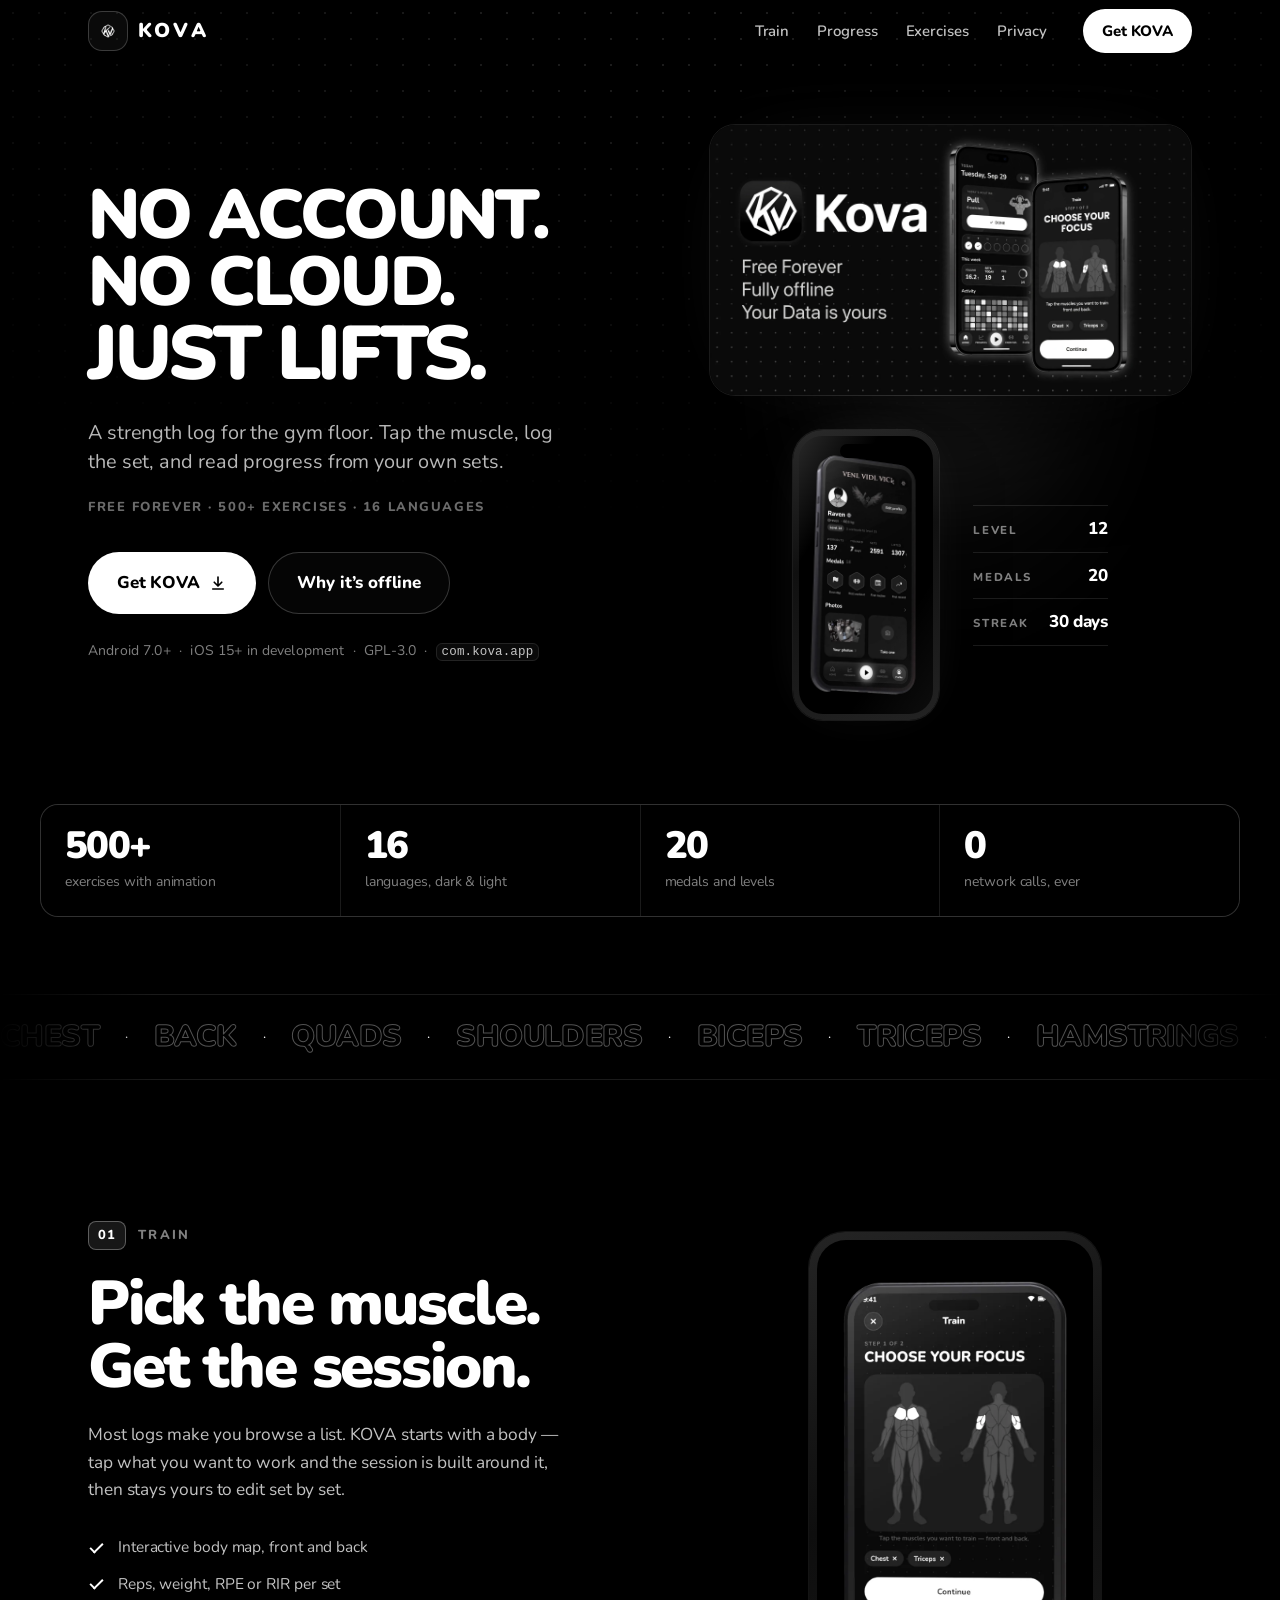
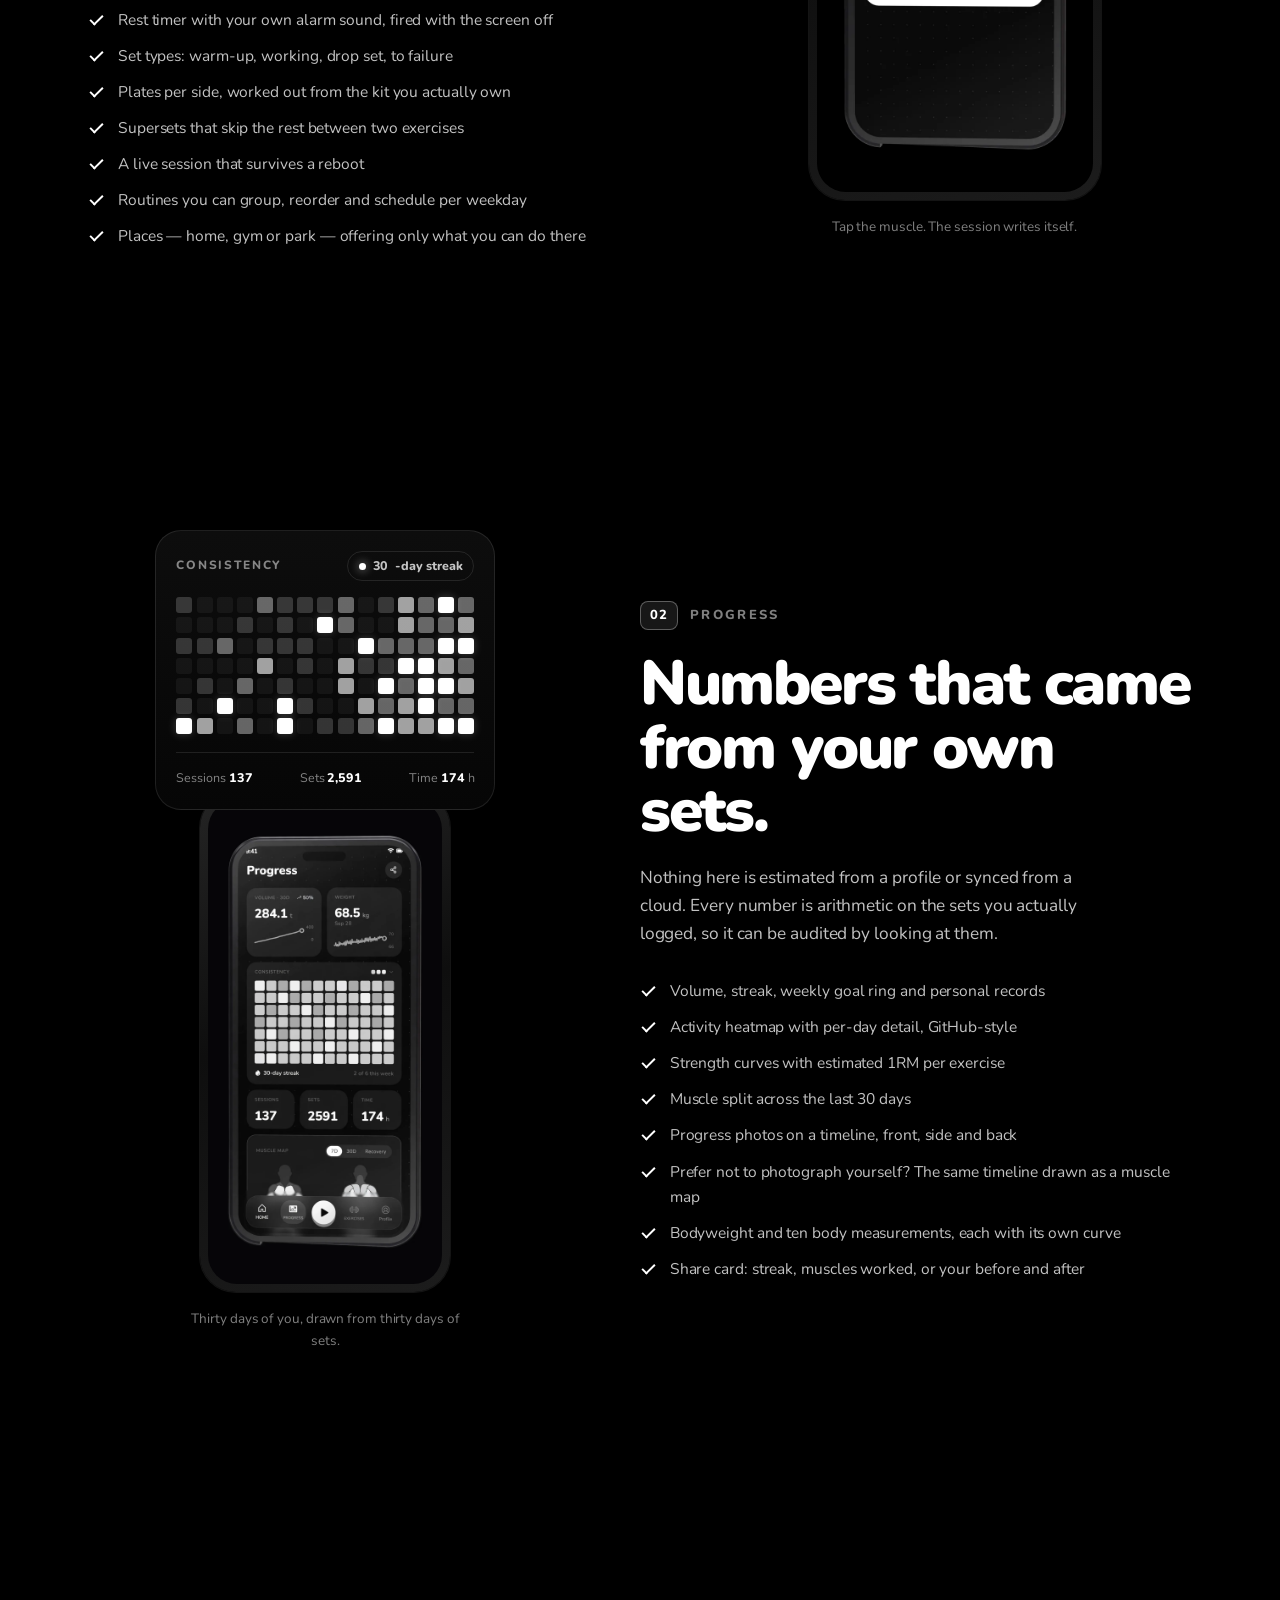
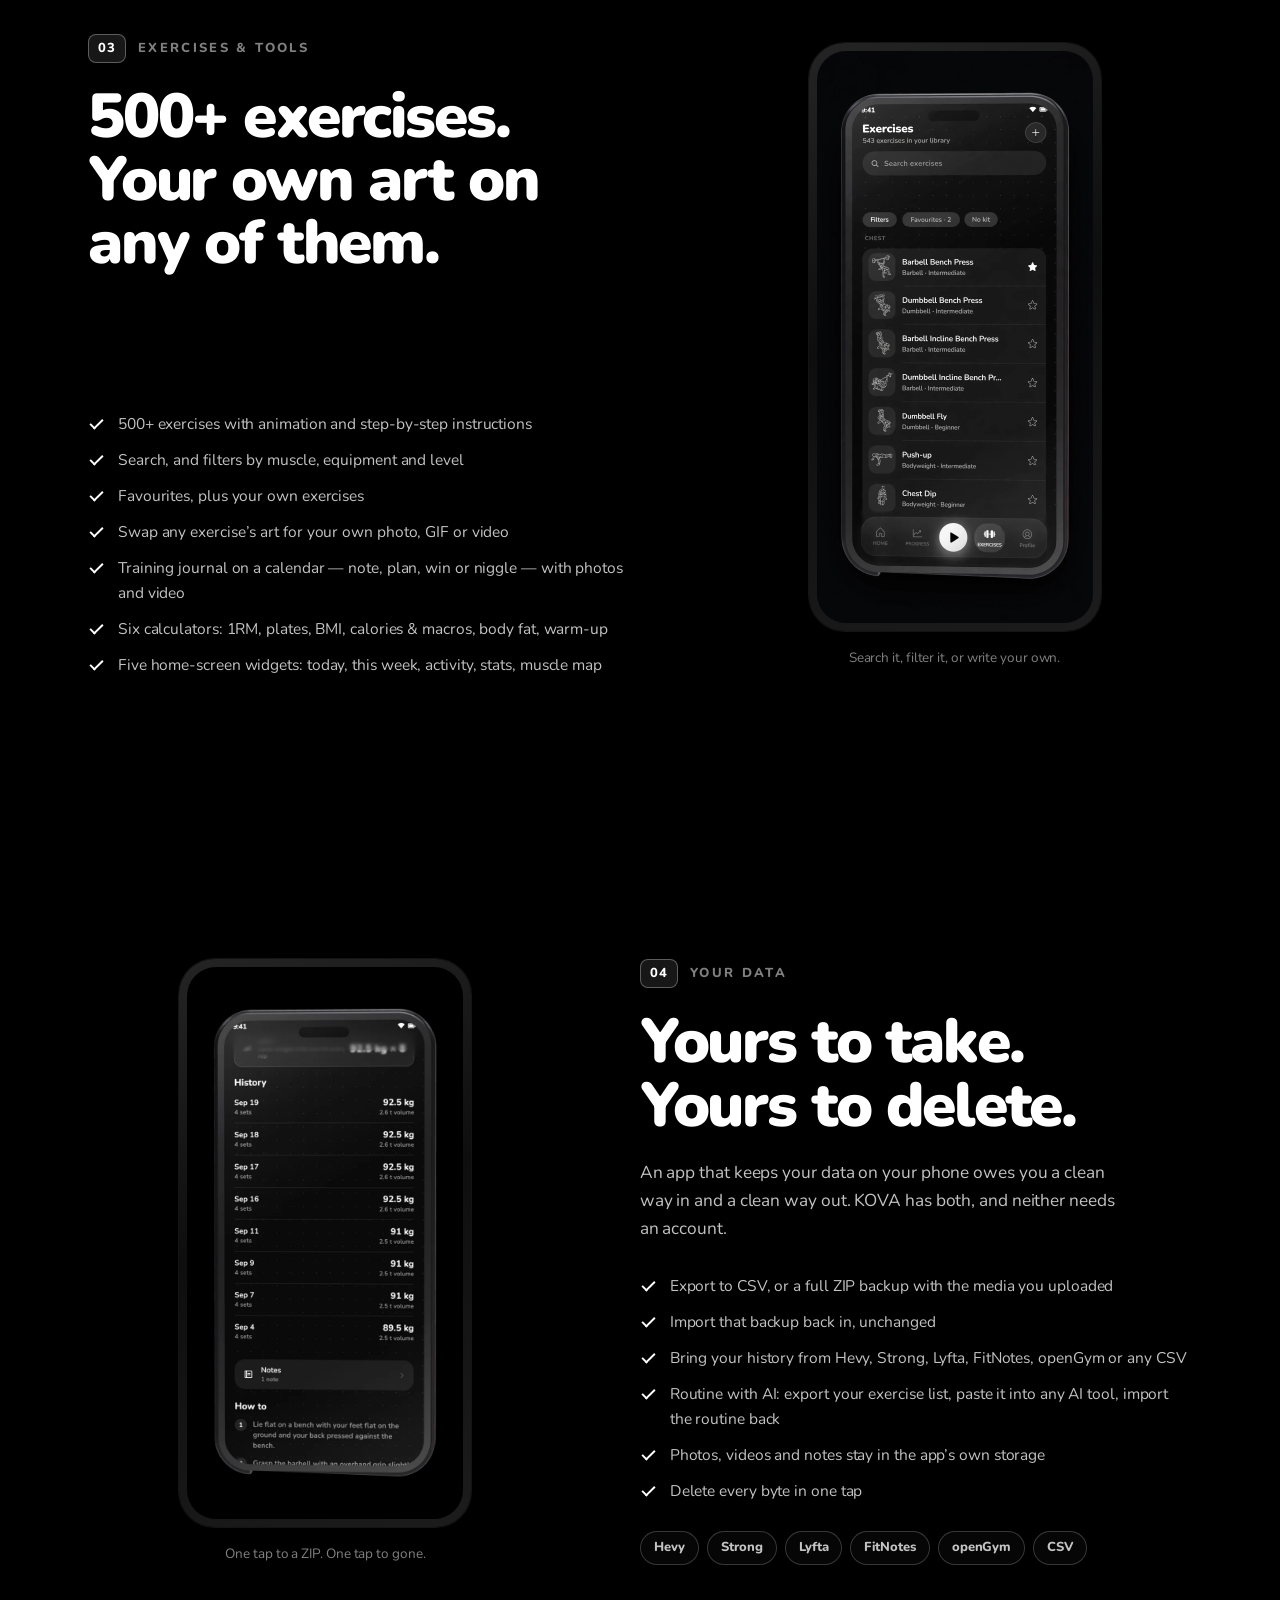
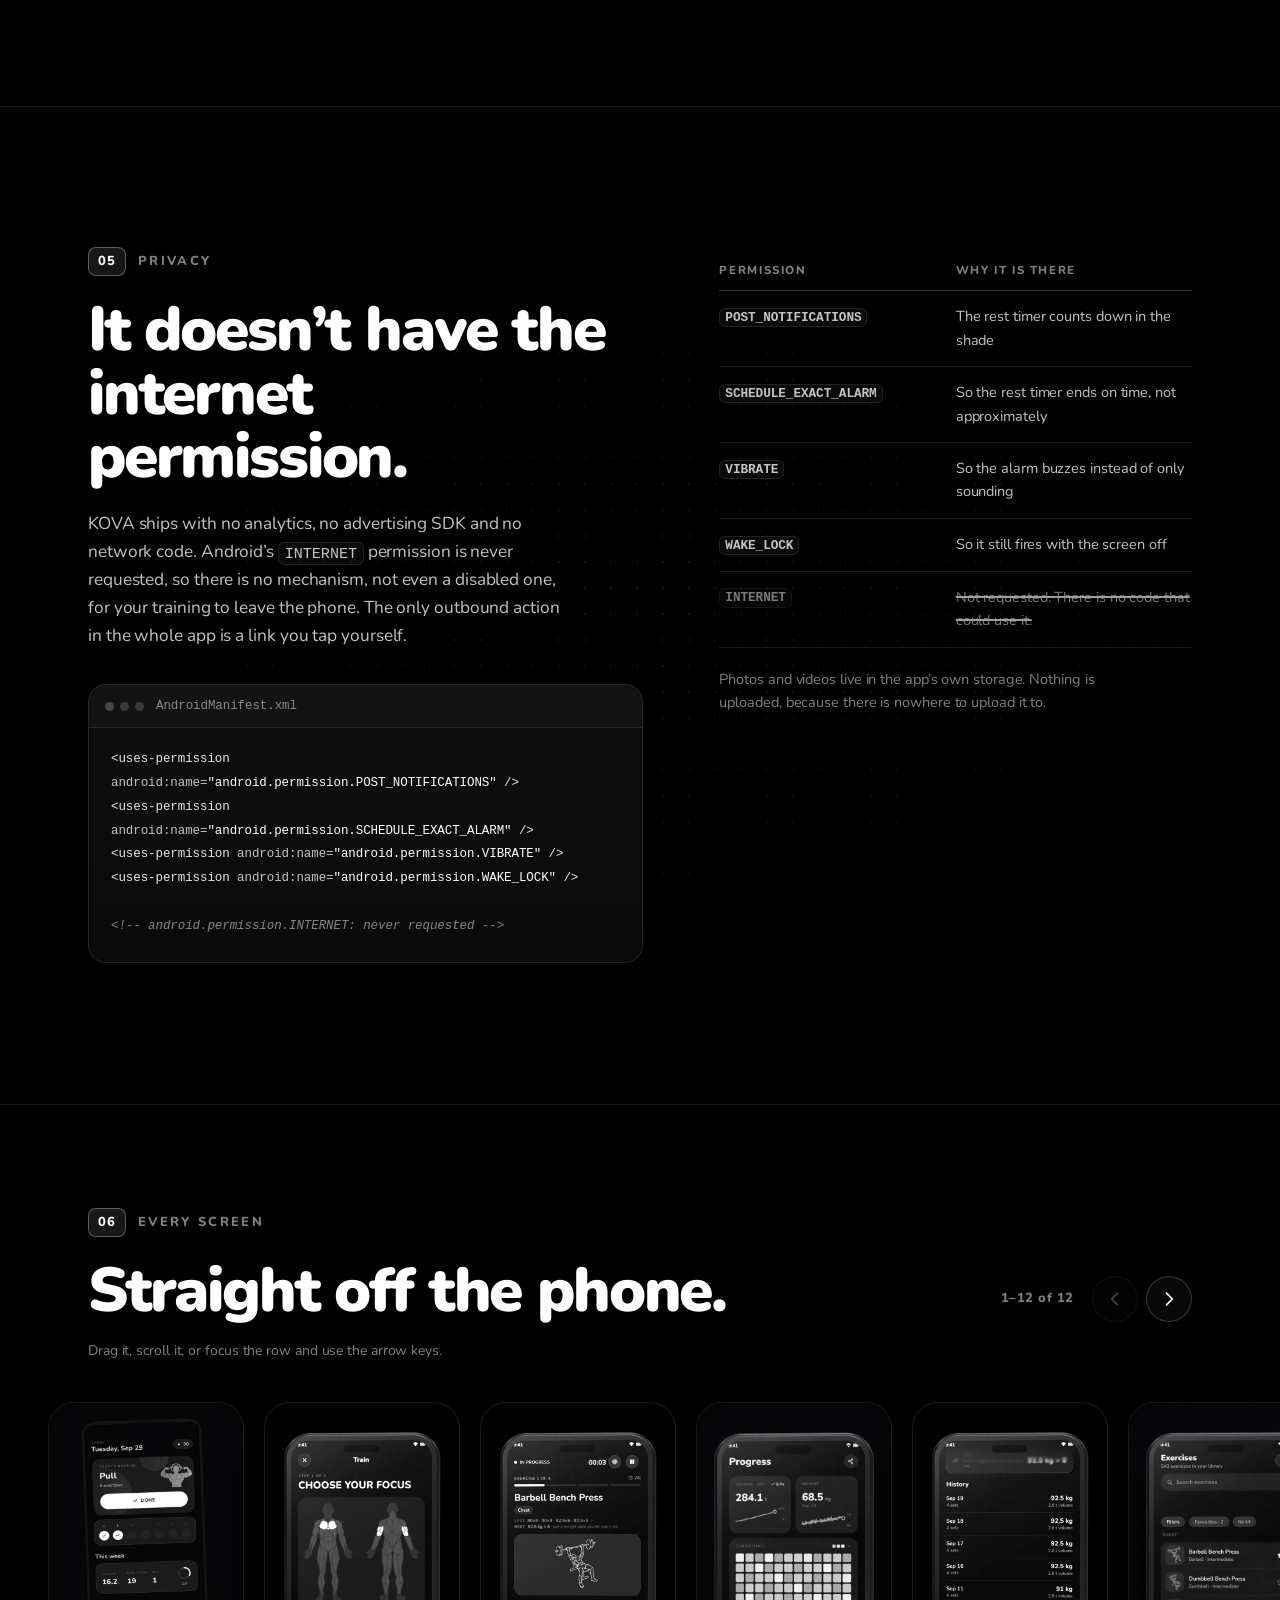
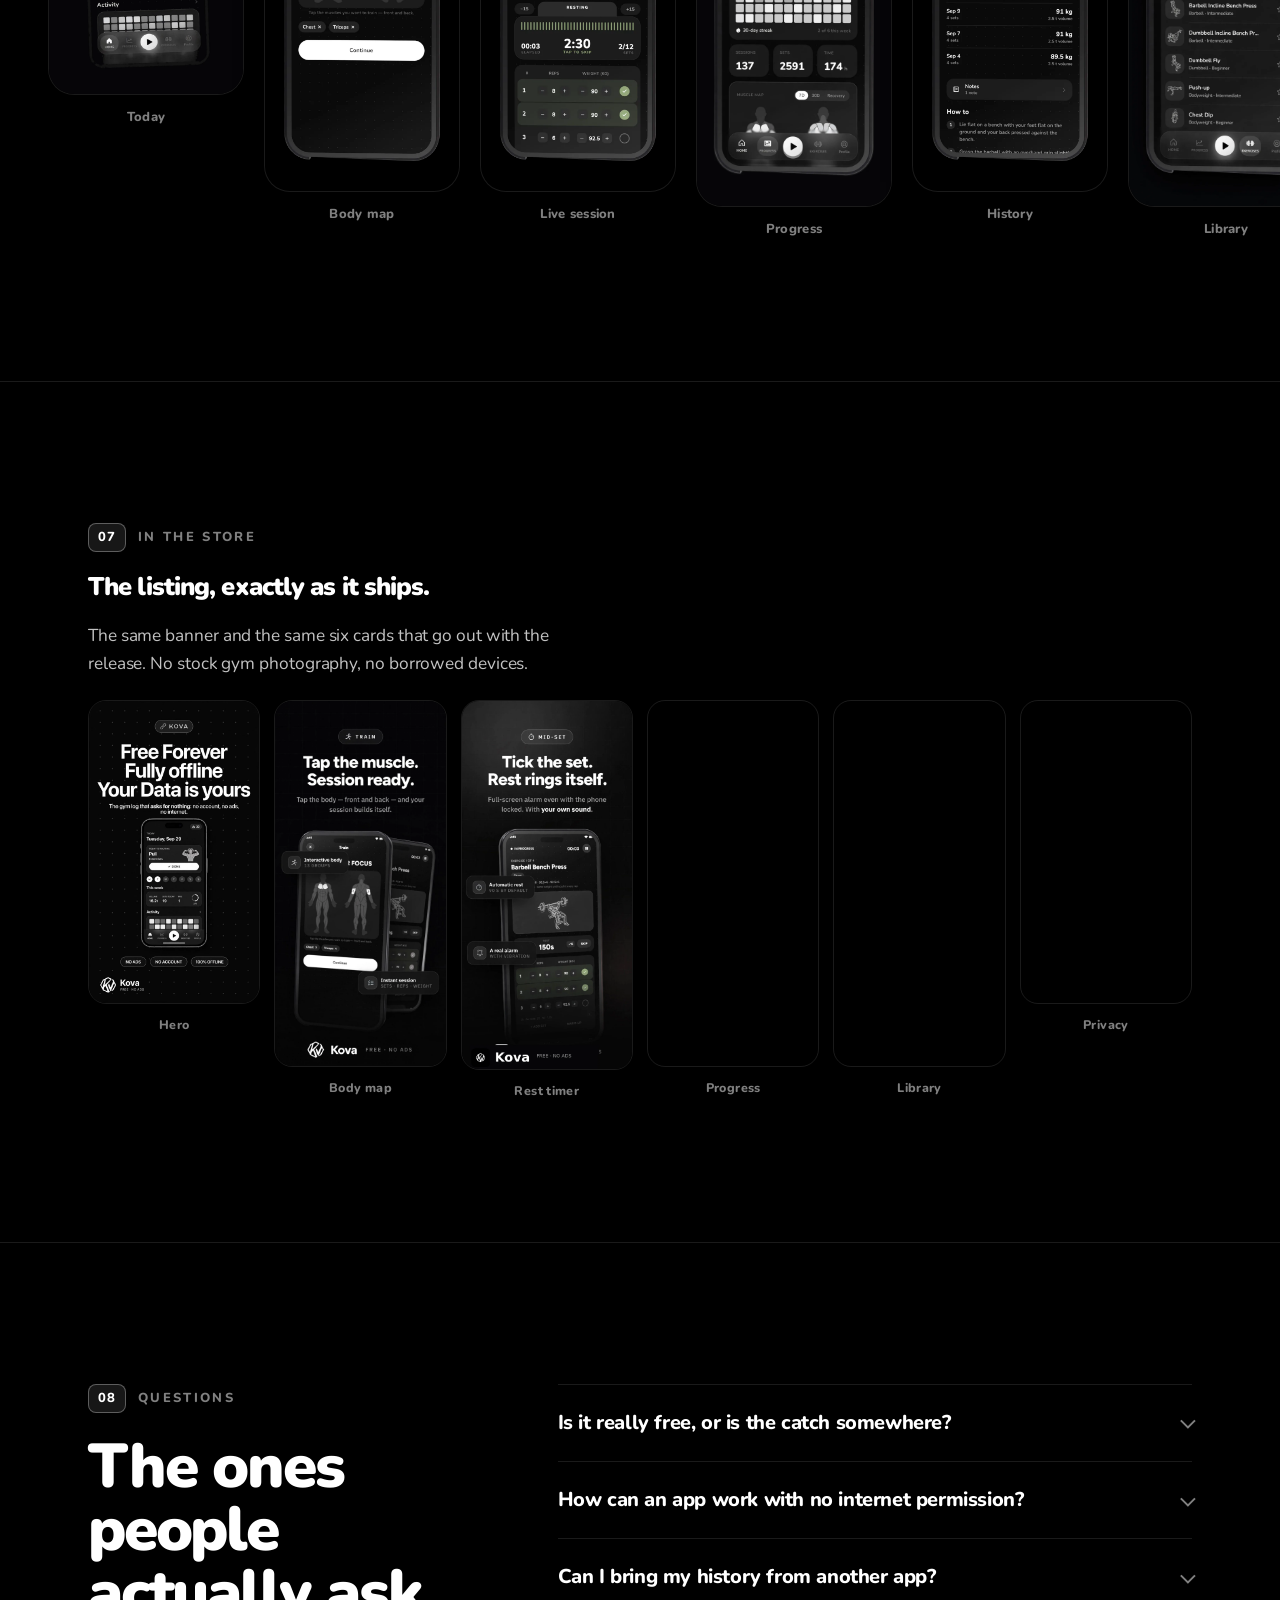
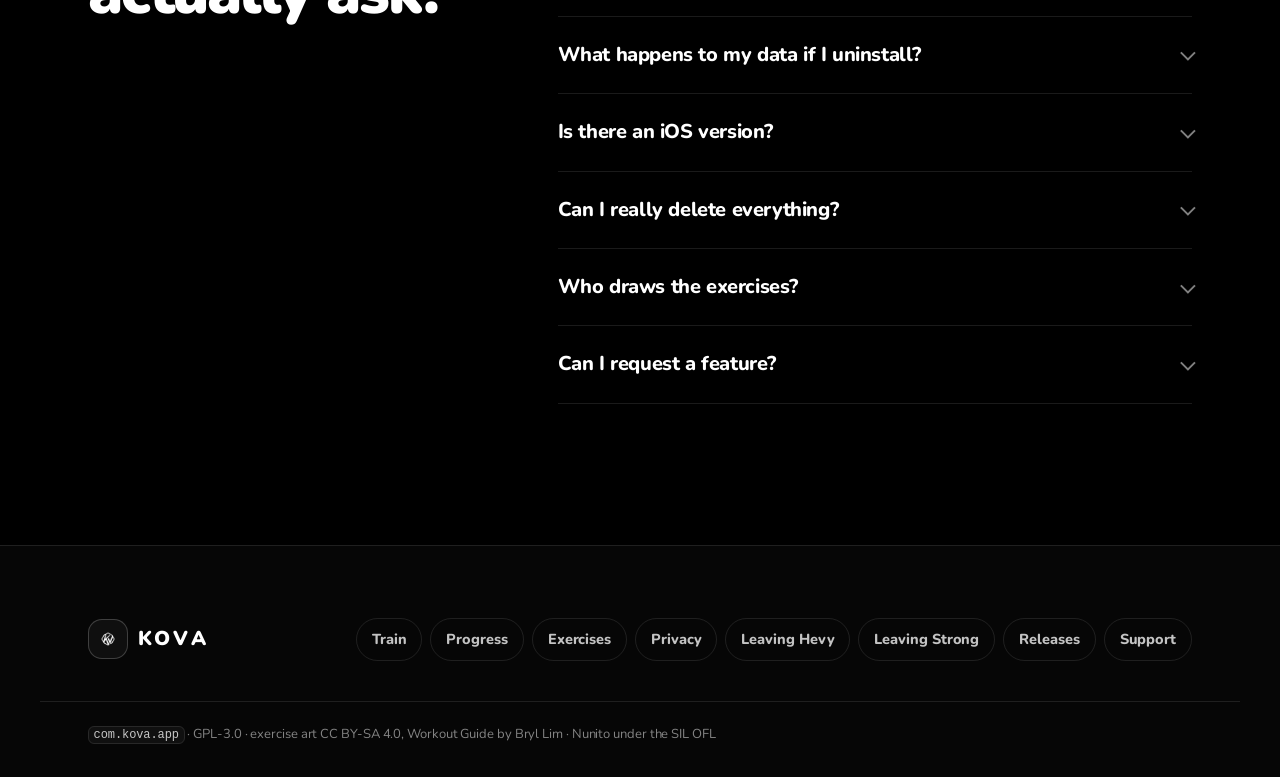
==== commit bceab409: "fix: correct the canonical domain to www.kova-app.site Every file hard-coded kova.app, which does no" ====
--- a/index.html
+++ b/index.html
@@ -3,29 +3,29 @@
 <head>
 <meta charset="utf-8">
 <meta name="viewport" content="width=device-width, initial-scale=1">
-<title>KOVA — Free Offline Gym Log. No Internet Permission.</title>
+<title>KOVA â€” Free Offline Gym Log. No Internet Permission.</title>
 <meta name="description" content="Free offline workout tracker and strength log for Android. Tap a muscle on a body map, log sets, and see real progress. No ads, no account, no internet.">
 <meta name="author" content="ravvdevv">
 <meta name="robots" content="index, follow, max-image-preview:large, max-snippet:-1, max-video-preview:-1">
 <meta name="theme-color" content="#000000">
 <meta name="color-scheme" content="dark">
-<link rel="canonical" href="https://kova.app/">
+<link rel="canonical" href="https://www.kova-app.site/">
 
 <meta property="og:type" content="website">
 <meta property="og:site_name" content="KOVA">
 <meta property="og:locale" content="en">
-<meta property="og:url" content="https://kova.app/">
-<meta property="og:title" content="KOVA — Free Offline Gym Log. No Internet Permission.">
-<meta property="og:description" content="Tap the muscle. Log the set. Own the data. A dark, offline strength log for Android — free forever, with no account, no ads and no INTERNET permission.">
-<meta property="og:image" content="https://kova.app/assets/banner.webp">
+<meta property="og:url" content="https://www.kova-app.site/">
+<meta property="og:title" content="KOVA â€” Free Offline Gym Log. No Internet Permission.">
+<meta property="og:description" content="Tap the muscle. Log the set. Own the data. A dark, offline strength log for Android â€” free forever, with no account, no ads and no INTERNET permission.">
+<meta property="og:image" content="https://www.kova-app.site/assets/banner.webp">
 <meta property="og:image:type" content="image/webp">
 <meta property="og:image:width" content="2048">
 <meta property="og:image:height" content="1152">
 <meta property="og:image:alt" content="KOVA store banner: the app icon and wordmark with the lines Free Forever, Fully offline, Your Data is yours, beside two phones showing the home screen and the body map.">
 <meta name="twitter:card" content="summary_large_image">
-<meta name="twitter:title" content="KOVA — Free Offline Gym Log. No Internet Permission.">
+<meta name="twitter:title" content="KOVA â€” Free Offline Gym Log. No Internet Permission.">
 <meta name="twitter:description" content="Tap the muscle. Log the set. Own the data. Free forever, no account, no ads, no INTERNET permission.">
-<meta name="twitter:image" content="https://kova.app/assets/banner.webp">
+<meta name="twitter:image" content="https://www.kova-app.site/assets/banner.webp">
 <meta name="twitter:image:alt" content="KOVA store banner with two app screens, the home screen and the body map.">
 
 <link rel="icon" href="assets/icon.png" sizes="any">
@@ -41,7 +41,7 @@
   "@graph": [
     {
       "@type": "SoftwareApplication",
-      "@id": "https://kova.app/#app",
+      "@id": "https://www.kova-app.site/#app",
       "name": "KOVA",
       "applicationCategory": "HealthApplication",
       "applicationSubCategory": "Workout tracker and strength log",
@@ -51,14 +51,14 @@
       "softwareVersion": "1.3.0",
       "license": "https://www.gnu.org/licenses/gpl-3.0.html",
       "downloadUrl": "https://github.com/ravvdevv/kova-app/releases",
-      "image": "https://kova.app/assets/banner.webp",
+      "image": "https://www.kova-app.site/assets/banner.webp",
       "screenshot": [
-        "https://kova.app/assets/screens/01-home.webp",
-        "https://kova.app/assets/screens/03-train.webp",
-        "https://kova.app/assets/screens/04-session.webp",
-        "https://kova.app/assets/screens/02-progress.webp",
-        "https://kova.app/assets/screens/06-library.webp",
-        "https://kova.app/assets/screens/08-settings.webp"
+        "https://www.kova-app.site/assets/screens/01-home.webp",
+        "https://www.kova-app.site/assets/screens/03-train.webp",
+        "https://www.kova-app.site/assets/screens/04-session.webp",
+        "https://www.kova-app.site/assets/screens/02-progress.webp",
+        "https://www.kova-app.site/assets/screens/06-library.webp",
+        "https://www.kova-app.site/assets/screens/08-settings.webp"
       ],
       "featureList": [
         "Interactive body map, front and back",
@@ -87,20 +87,20 @@
         "Export to CSV or a full ZIP backup, and delete everything in one tap"
       ],
       "offers": { "@type": "Offer", "price": "0", "priceCurrency": "USD" },
-      "author": { "@id": "https://kova.app/#author" },
-      "isBasedOn": { "@id": "https://kova.app/#source" }
+      "author": { "@id": "https://www.kova-app.site/#author" },
+      "isBasedOn": { "@id": "https://www.kova-app.site/#source" }
     },
     {
       "@type": "SoftwareSourceCode",
-      "@id": "https://kova.app/#source",
+      "@id": "https://www.kova-app.site/#source",
       "name": "KOVA",
       "codeRepository": "https://github.com/ravvdevv/kova-app",
       "license": "https://www.gnu.org/licenses/gpl-3.0.html",
-      "author": { "@id": "https://kova.app/#author" }
+      "author": { "@id": "https://www.kova-app.site/#author" }
     },
     {
       "@type": "Person",
-      "@id": "https://kova.app/#author",
+      "@id": "https://www.kova-app.site/#author",
       "name": "ravvdevv",
       "url": "https://github.com/ravvdevv",
       "sameAs": [
@@ -110,12 +110,12 @@
     },
     {
       "@type": "FAQPage",
-      "@id": "https://kova.app/#faq",
+      "@id": "https://www.kova-app.site/#faq",
       "mainEntity": [
         {
           "@type": "Question",
           "name": "Is it really free, or is the catch somewhere?",
-          "acceptedAnswer": { "@type": "Answer", "text": "There is no catch and no paid tier. No subscription, no ads, no analytics, no account. KOVA is released under GPL-3.0, so the source that ships is the source you can read. It stays free either way — and if it earns a place in your rotation and you feel like chipping in, the project's Ko-fi is at ko-fi.com/ravvdevv." }
+          "acceptedAnswer": { "@type": "Answer", "text": "There is no catch and no paid tier. No subscription, no ads, no analytics, no account. KOVA is released under GPL-3.0, so the source that ships is the source you can read. It stays free either way â€” and if it earns a place in your rotation and you feel like chipping in, the project's Ko-fi is at ko-fi.com/ravvdevv." }
         },
         {
           "@type": "Question",
@@ -125,7 +125,7 @@
         {
           "@type": "Question",
           "name": "Can I bring my history from another app?",
-          "acceptedAnswer": { "@type": "Answer", "text": "Yes. KOVA imports workouts and bodyweight from Hevy, Strong, Lyfta, FitNotes and openGym, and reads any CSV you can get out of the app you are leaving. Still choosing? See nine trackers compared at kova.app/hevy-alternative, including where KOVA loses. You can also re-import a KOVA backup at any time." }
+          "acceptedAnswer": { "@type": "Answer", "text": "Yes. KOVA imports workouts and bodyweight from Hevy, Strong, Lyfta, FitNotes and openGym, and reads any CSV you can get out of the app you are leaving. Still choosing? See nine trackers compared at www.kova-app.site/hevy-alternative, including where KOVA loses. You can also re-import a KOVA backup at any time." }
         },
         {
           "@type": "Question",
@@ -185,7 +185,7 @@
 <main id="main">
 <span id="top"></span>
 
-<!-- ══ HERO ══ -->
+<!-- â•â• HERO â•â• -->
 <section class="hero">
   <div class="grid-bg" aria-hidden="true"></div>
   <div class="shell hero__inner">
@@ -251,7 +251,7 @@
   </ul>
 </section>
 
-<!-- ══ MARQUEE ══ -->
+<!-- â•â• MARQUEE â•â• -->
 <div class="marquee" aria-hidden="true">
   <div class="marquee__track">
     <span>Chest</span><i>&middot;</i><span>Back</span><i>&middot;</i><span>Quads</span><i>&middot;</i><span>Shoulders</span><i>&middot;</i>
@@ -263,7 +263,7 @@
   </div>
 </div>
 
-<!-- ══ 01 TRAIN ══ -->
+<!-- â•â• 01 TRAIN â•â• -->
 <section class="feature" id="train">
   <div class="shell feature__inner">
     <div class="feature__copy">
@@ -295,7 +295,7 @@
   </div>
 </section>
 
-<!-- ══ 02 PROGRESS ══ -->
+<!-- â•â• 02 PROGRESS â•â• -->
 <section class="feature feature--flip" id="progress">
   <div class="shell feature__inner">
     <div class="feature__copy">
@@ -338,7 +338,7 @@
   </div>
 </section>
 
-<!-- ══ 03 EXERCISES & TOOLS ══ -->
+<!-- â•â• 03 EXERCISES & TOOLS â•â• -->
 <section class="feature" id="library">
   <div class="shell feature__inner">
     <div class="feature__copy">
@@ -368,7 +368,7 @@
   </div>
 </section>
 
-<!-- ══ 04 YOUR DATA ══ -->
+<!-- â•â• 04 YOUR DATA â•â• -->
 <section class="feature feature--flip" id="data">
   <div class="shell feature__inner">
     <div class="feature__copy">
@@ -400,7 +400,7 @@
   </div>
 </section>
 
-<!-- ══ PRIVACY ══ -->
+<!-- â•â• PRIVACY â•â• -->
 <section class="privacy" id="privacy">
   <div class="grid-bg grid-bg--soft" aria-hidden="true"></div>
   <div class="shell privacy__inner">
@@ -450,7 +450,7 @@
   </div>
 </section>
 
-<!-- ══ GALLERY ══ -->
+<!-- â•â• GALLERY â•â• -->
 <section class="gallery" id="screens">
   <div class="shell gallery__head">
     <div>
@@ -522,7 +522,7 @@
   </div>
 </section>
 
-<!-- ══ STORE LISTING ══ -->
+<!-- â•â• STORE LISTING â•â• -->
 <section class="listing" id="listing">
   <div class="shell">
     <p class="eyebrow reveal"><span>07</span> In the store</p>
@@ -566,7 +566,7 @@
     </li>
   </ul>
 </section>
-<!-- ══ FAQ ══ -->
+<!-- â•â• FAQ â•â• -->
 <section class="faq">
   <div class="shell faq__inner">
     <div class="faq__head">
@@ -595,7 +595,7 @@
         <summary>Can I bring my history from another app?</summary>
         <p>Yes. KOVA imports workouts and bodyweight from Hevy, Strong, Lyfta, FitNotes and
         openGym, and reads any CSV you can get out of the app you are leaving. Still choosing?
-        <a href="/hevy-alternative/">Nine trackers compared, including where KOVA loses</a>.
+        <a href="/hevy-alternative">Nine trackers compared, including where KOVA loses</a>.
         You can also re-import a KOVA backup at any time.</p>
       </details>
       <details>
@@ -645,8 +645,8 @@
       <a href="#progress">Progress</a>
       <a href="#library">Exercises</a>
       <a href="#privacy">Privacy</a>
-      <a href="/hevy-alternative/">Leaving Hevy</a>
-      <a href="/strong-alternative/">Leaving Strong</a>
+      <a href="/hevy-alternative">Leaving Hevy</a>
+      <a href="/strong-alternative">Leaving Strong</a>
       <a href="https://github.com/ravvdevv/kova-app/releases" target="_blank" rel="noopener noreferrer">Releases</a>
       <a href="https://ko-fi.com/ravvdevv" target="_blank" rel="noopener noreferrer">Support</a>
     </nav>
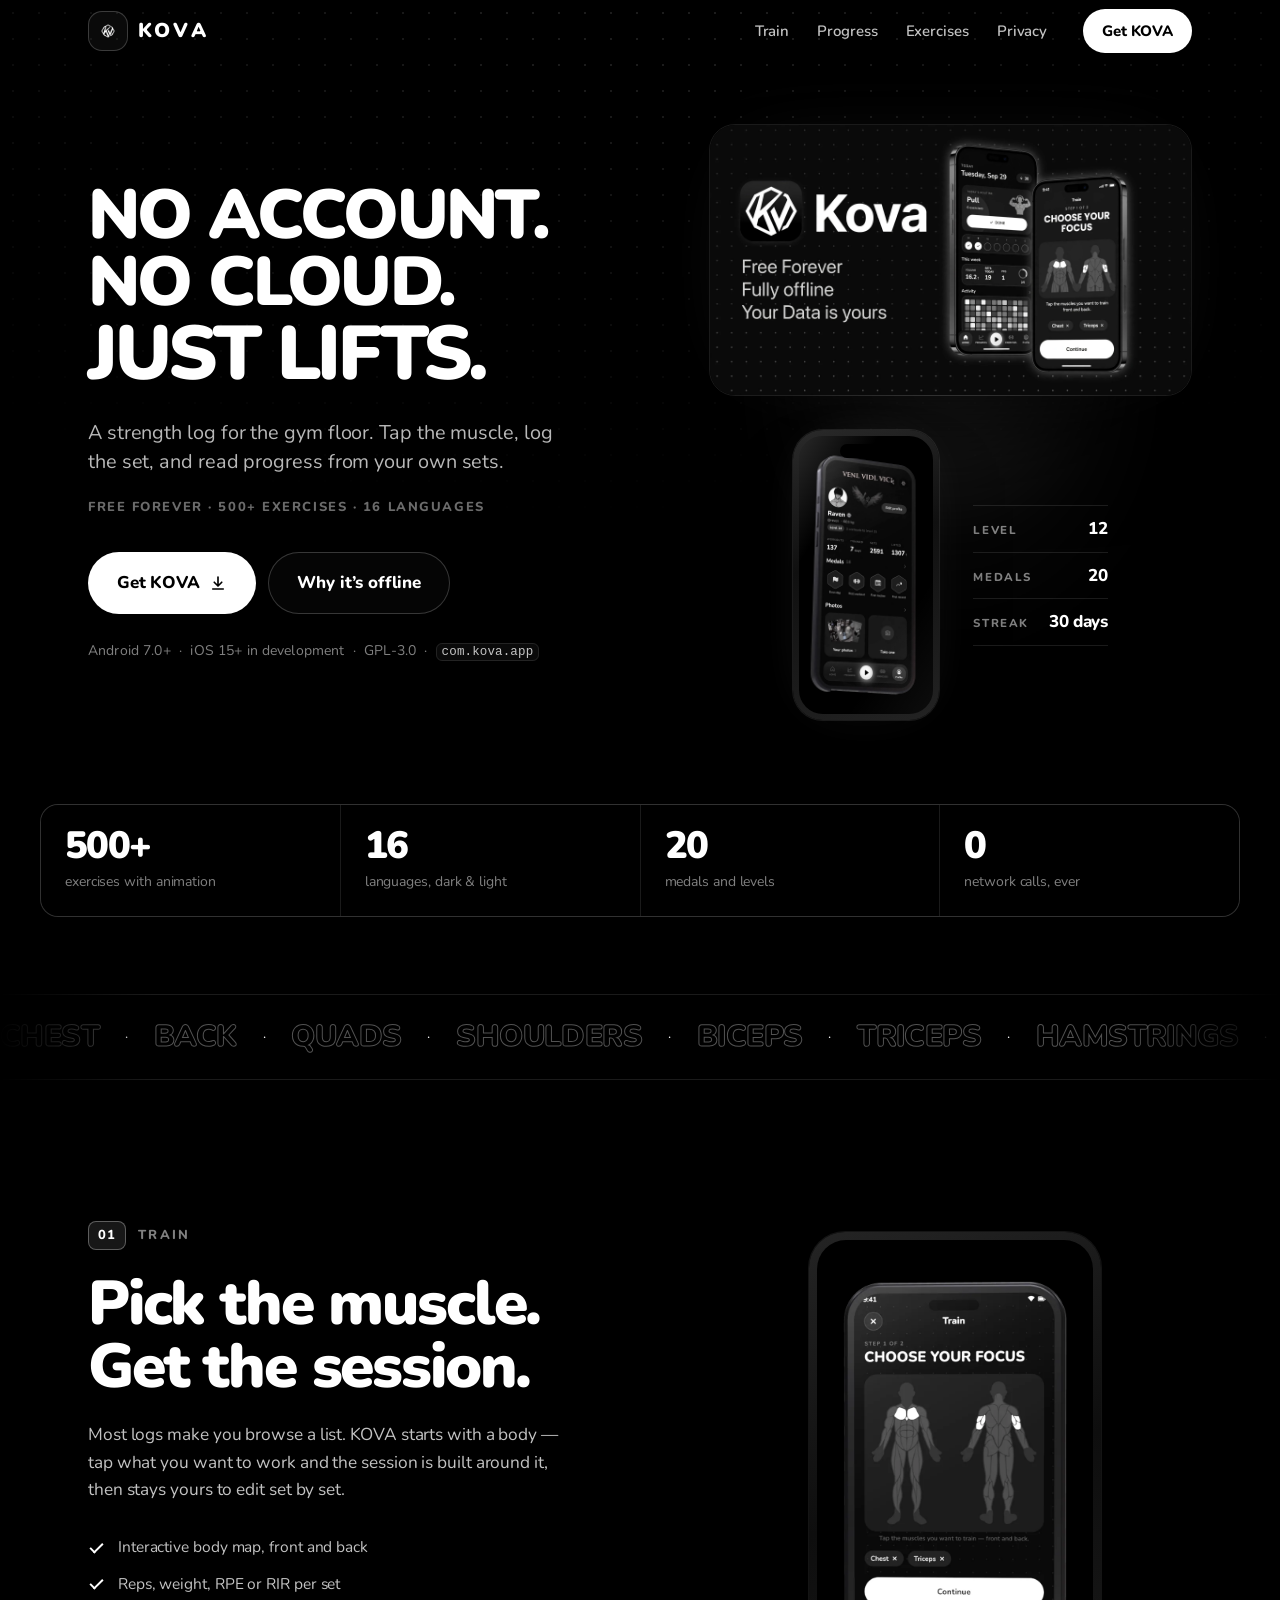
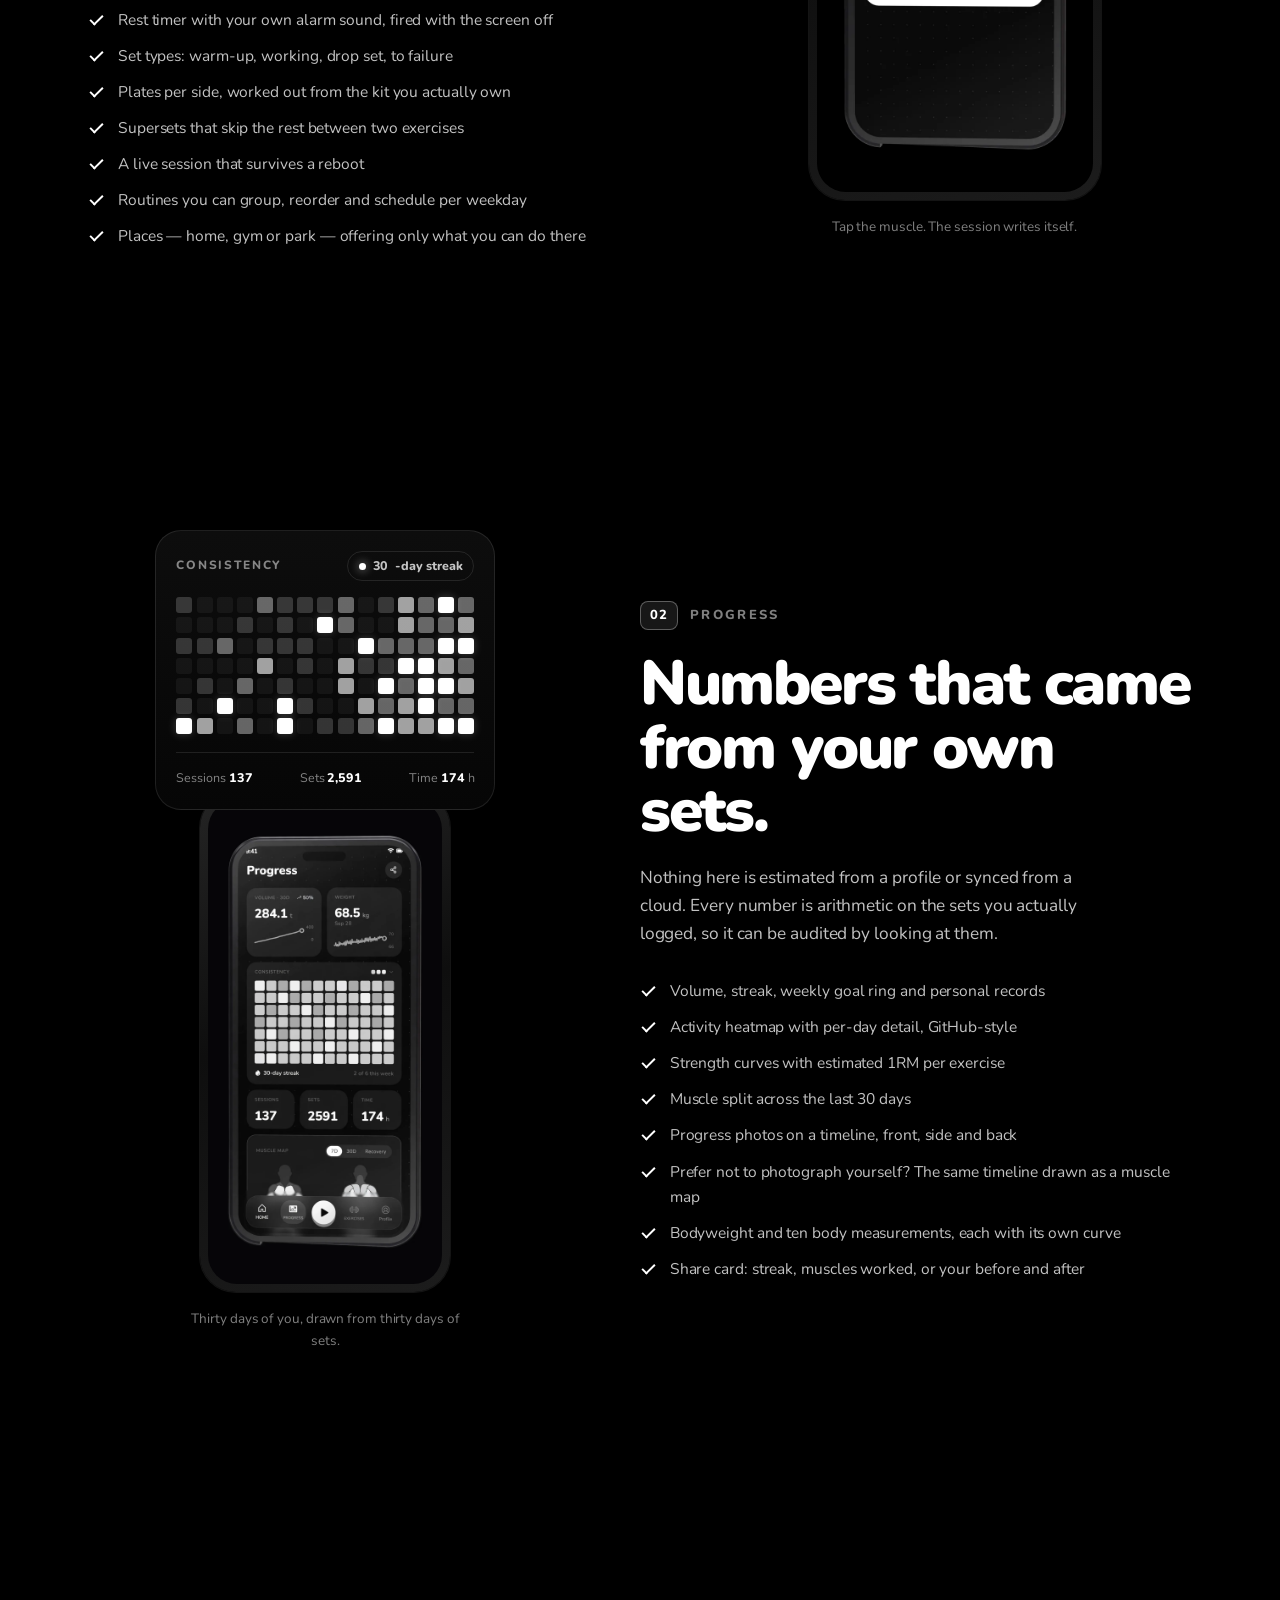
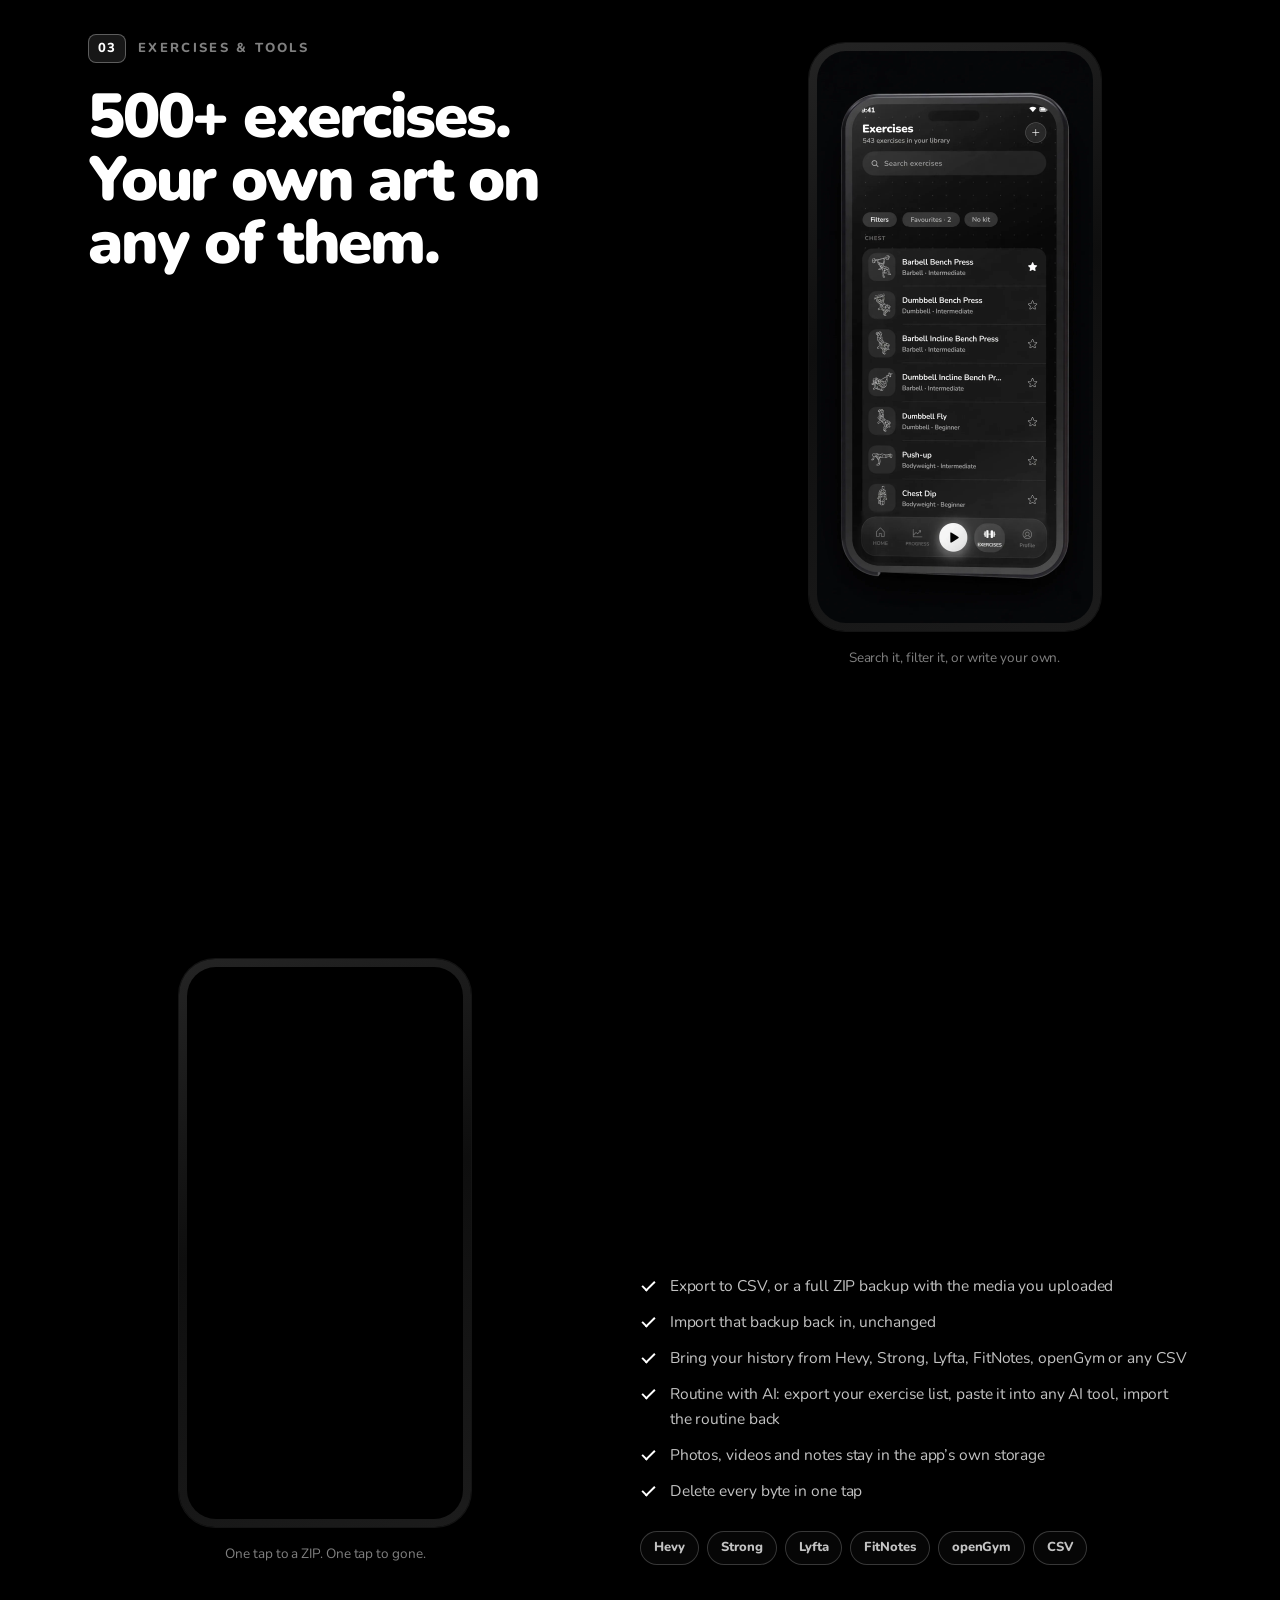
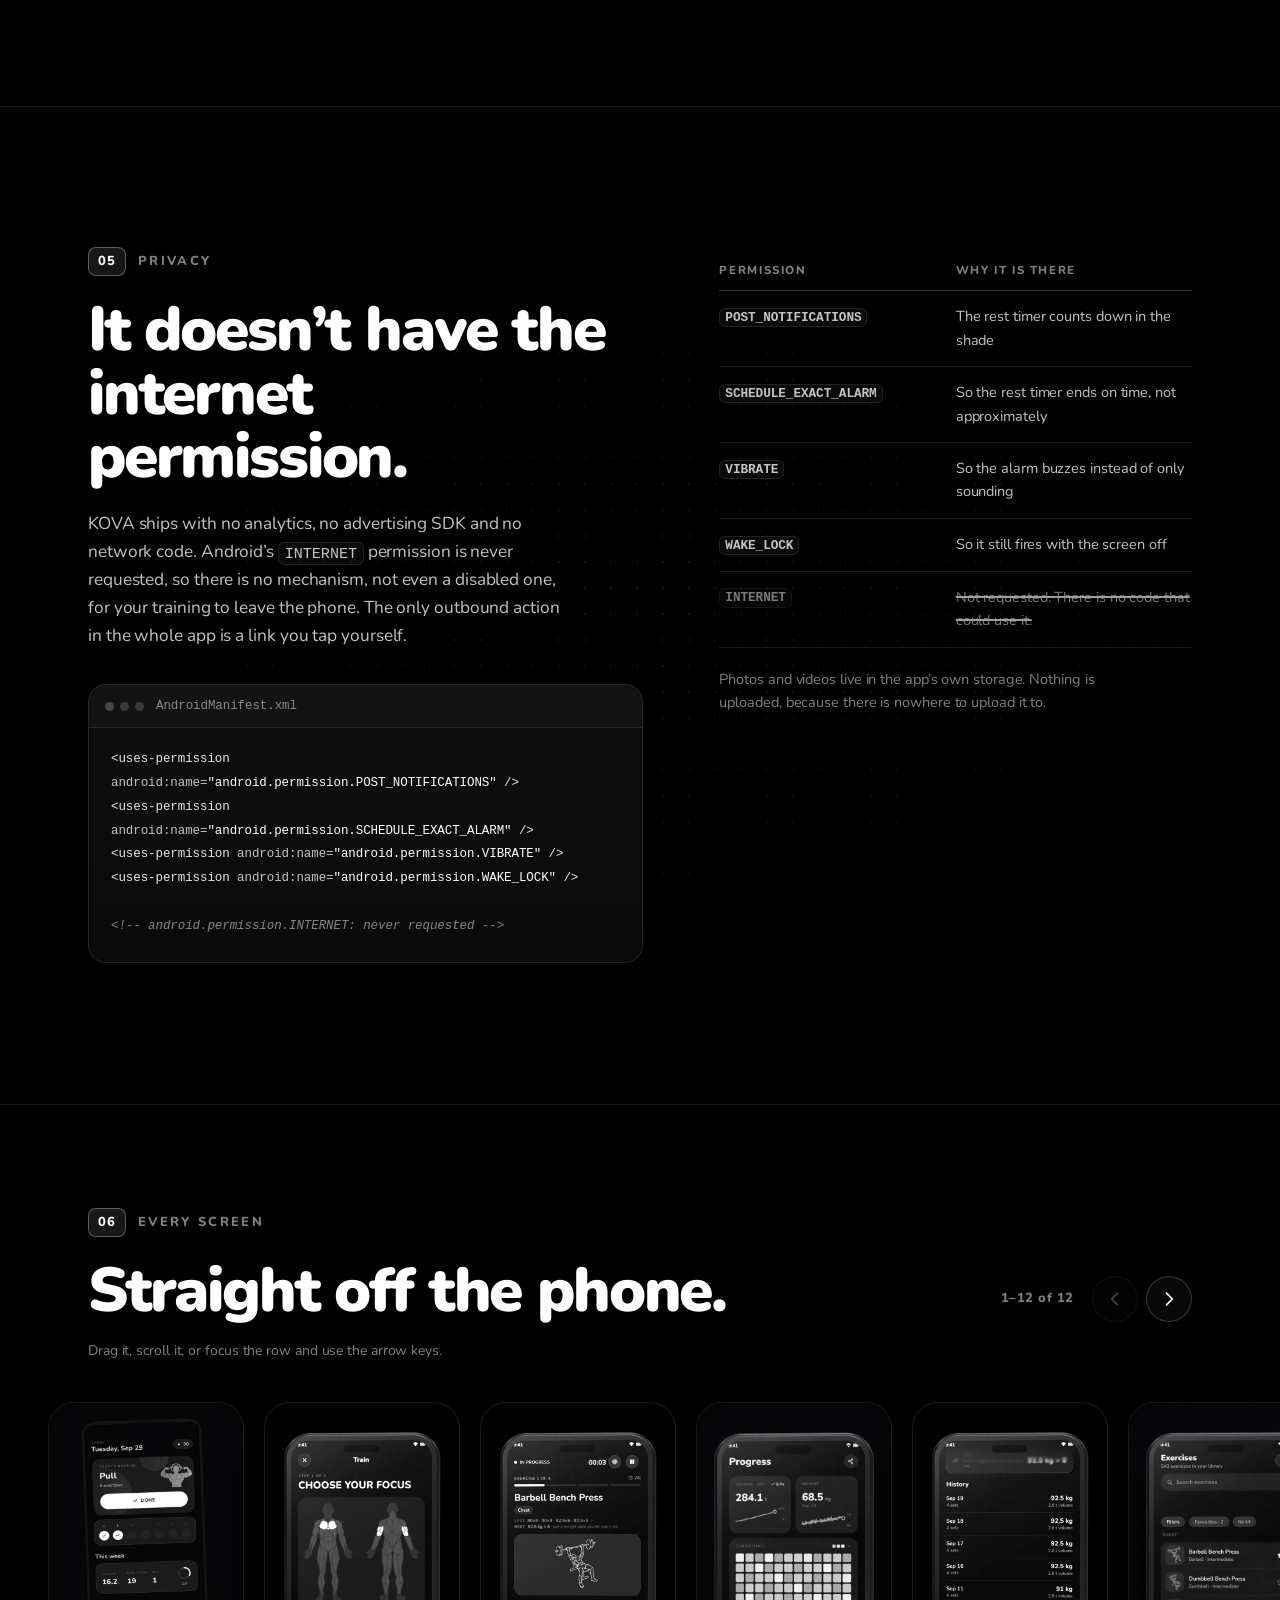
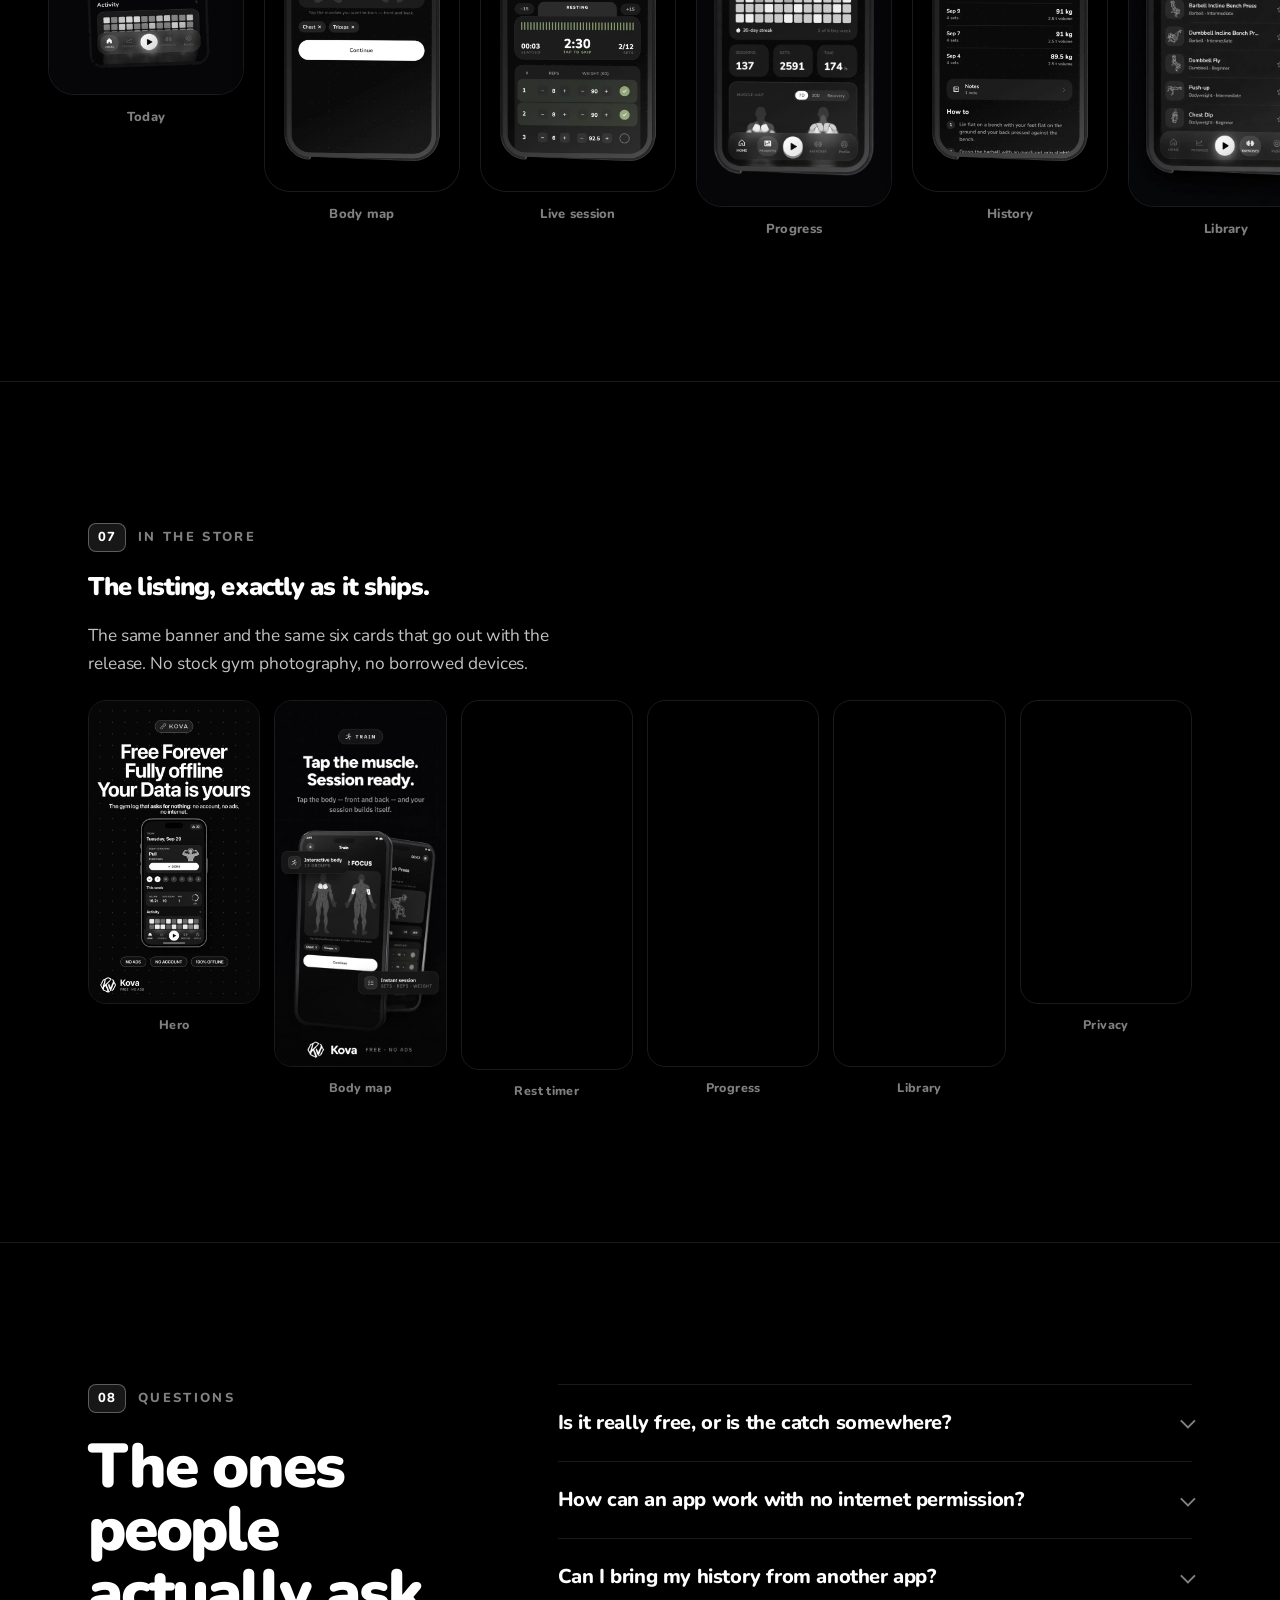
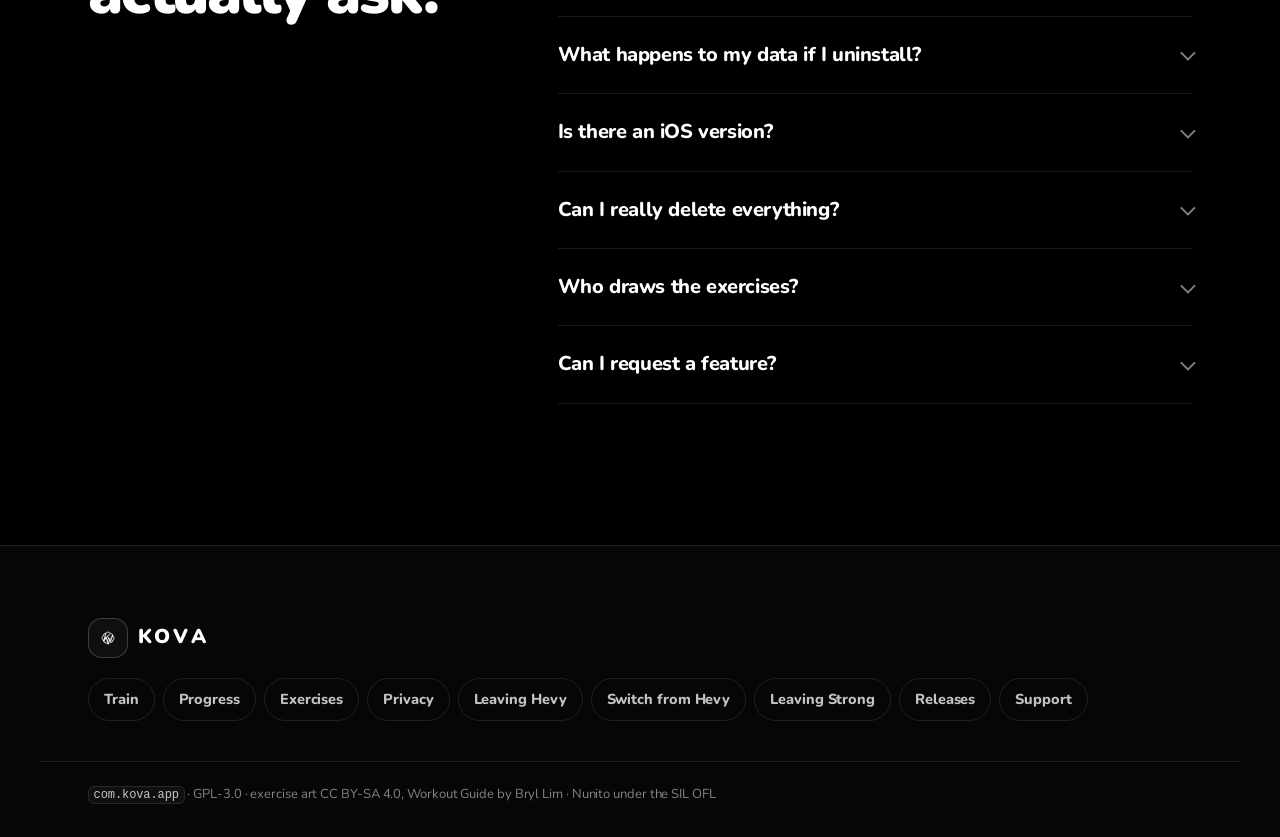
==== commit 3e750206: "fix: repair mojibake encoding and add switch-from-hevy page" ====
--- a/index.html
+++ b/index.html
@@ -3,7 +3,7 @@
 <head>
 <meta charset="utf-8">
 <meta name="viewport" content="width=device-width, initial-scale=1">
-<title>KOVA â€” Free Offline Gym Log. No Internet Permission.</title>
+<title>KOVA — Free Offline Gym Log. No Internet Permission.</title>
 <meta name="description" content="Free offline workout tracker and strength log for Android. Tap a muscle on a body map, log sets, and see real progress. No ads, no account, no internet.">
 <meta name="author" content="ravvdevv">
 <meta name="robots" content="index, follow, max-image-preview:large, max-snippet:-1, max-video-preview:-1">
@@ -15,15 +15,15 @@
 <meta property="og:site_name" content="KOVA">
 <meta property="og:locale" content="en">
 <meta property="og:url" content="https://www.kova-app.site/">
-<meta property="og:title" content="KOVA â€” Free Offline Gym Log. No Internet Permission.">
-<meta property="og:description" content="Tap the muscle. Log the set. Own the data. A dark, offline strength log for Android â€” free forever, with no account, no ads and no INTERNET permission.">
+<meta property="og:title" content="KOVA — Free Offline Gym Log. No Internet Permission.">
+<meta property="og:description" content="Tap the muscle. Log the set. Own the data. A dark, offline strength log for Android — free forever, with no account, no ads and no INTERNET permission.">
 <meta property="og:image" content="https://www.kova-app.site/assets/banner.webp">
 <meta property="og:image:type" content="image/webp">
 <meta property="og:image:width" content="2048">
 <meta property="og:image:height" content="1152">
 <meta property="og:image:alt" content="KOVA store banner: the app icon and wordmark with the lines Free Forever, Fully offline, Your Data is yours, beside two phones showing the home screen and the body map.">
 <meta name="twitter:card" content="summary_large_image">
-<meta name="twitter:title" content="KOVA â€” Free Offline Gym Log. No Internet Permission.">
+<meta name="twitter:title" content="KOVA — Free Offline Gym Log. No Internet Permission.">
 <meta name="twitter:description" content="Tap the muscle. Log the set. Own the data. Free forever, no account, no ads, no INTERNET permission.">
 <meta name="twitter:image" content="https://www.kova-app.site/assets/banner.webp">
 <meta name="twitter:image:alt" content="KOVA store banner with two app screens, the home screen and the body map.">
@@ -115,7 +115,7 @@
         {
           "@type": "Question",
           "name": "Is it really free, or is the catch somewhere?",
-          "acceptedAnswer": { "@type": "Answer", "text": "There is no catch and no paid tier. No subscription, no ads, no analytics, no account. KOVA is released under GPL-3.0, so the source that ships is the source you can read. It stays free either way â€” and if it earns a place in your rotation and you feel like chipping in, the project's Ko-fi is at ko-fi.com/ravvdevv." }
+          "acceptedAnswer": { "@type": "Answer", "text": "There is no catch and no paid tier. No subscription, no ads, no analytics, no account. KOVA is released under GPL-3.0, so the source that ships is the source you can read. It stays free either way — and if it earns a place in your rotation and you feel like chipping in, the project's Ko-fi is at ko-fi.com/ravvdevv." }
         },
         {
           "@type": "Question",
@@ -185,7 +185,7 @@
 <main id="main">
 <span id="top"></span>
 
-<!-- â•â• HERO â•â• -->
+<!-- ══ HERO ══ -->
 <section class="hero">
   <div class="grid-bg" aria-hidden="true"></div>
   <div class="shell hero__inner">
@@ -251,7 +251,7 @@
   </ul>
 </section>
 
-<!-- â•â• MARQUEE â•â• -->
+<!-- ══ MARQUEE ══ -->
 <div class="marquee" aria-hidden="true">
   <div class="marquee__track">
     <span>Chest</span><i>&middot;</i><span>Back</span><i>&middot;</i><span>Quads</span><i>&middot;</i><span>Shoulders</span><i>&middot;</i>
@@ -263,7 +263,7 @@
   </div>
 </div>
 
-<!-- â•â• 01 TRAIN â•â• -->
+<!-- ══ 01 TRAIN ══ -->
 <section class="feature" id="train">
   <div class="shell feature__inner">
     <div class="feature__copy">
@@ -295,7 +295,7 @@
   </div>
 </section>
 
-<!-- â•â• 02 PROGRESS â•â• -->
+<!-- ══ 02 PROGRESS ══ -->
 <section class="feature feature--flip" id="progress">
   <div class="shell feature__inner">
     <div class="feature__copy">
@@ -338,7 +338,7 @@
   </div>
 </section>
 
-<!-- â•â• 03 EXERCISES & TOOLS â•â• -->
+<!-- ══ 03 EXERCISES & TOOLS ══ -->
 <section class="feature" id="library">
   <div class="shell feature__inner">
     <div class="feature__copy">
@@ -368,7 +368,7 @@
   </div>
 </section>
 
-<!-- â•â• 04 YOUR DATA â•â• -->
+<!-- ══ 04 YOUR DATA ══ -->
 <section class="feature feature--flip" id="data">
   <div class="shell feature__inner">
     <div class="feature__copy">
@@ -400,7 +400,7 @@
   </div>
 </section>
 
-<!-- â•â• PRIVACY â•â• -->
+<!-- ══ PRIVACY ══ -->
 <section class="privacy" id="privacy">
   <div class="grid-bg grid-bg--soft" aria-hidden="true"></div>
   <div class="shell privacy__inner">
@@ -450,7 +450,7 @@
   </div>
 </section>
 
-<!-- â•â• GALLERY â•â• -->
+<!-- ══ GALLERY ══ -->
 <section class="gallery" id="screens">
   <div class="shell gallery__head">
     <div>
@@ -522,7 +522,7 @@
   </div>
 </section>
 
-<!-- â•â• STORE LISTING â•â• -->
+<!-- ══ STORE LISTING ══ -->
 <section class="listing" id="listing">
   <div class="shell">
     <p class="eyebrow reveal"><span>07</span> In the store</p>
@@ -566,7 +566,7 @@
     </li>
   </ul>
 </section>
-<!-- â•â• FAQ â•â• -->
+<!-- ══ FAQ ══ -->
 <section class="faq">
   <div class="shell faq__inner">
     <div class="faq__head">
@@ -646,6 +646,7 @@
       <a href="#library">Exercises</a>
       <a href="#privacy">Privacy</a>
       <a href="/hevy-alternative">Leaving Hevy</a>
+      <a href="/switch-from-hevy">Switch from Hevy</a>
       <a href="/strong-alternative">Leaving Strong</a>
       <a href="https://github.com/ravvdevv/kova-app/releases" target="_blank" rel="noopener noreferrer">Releases</a>
       <a href="https://ko-fi.com/ravvdevv" target="_blank" rel="noopener noreferrer">Support</a>
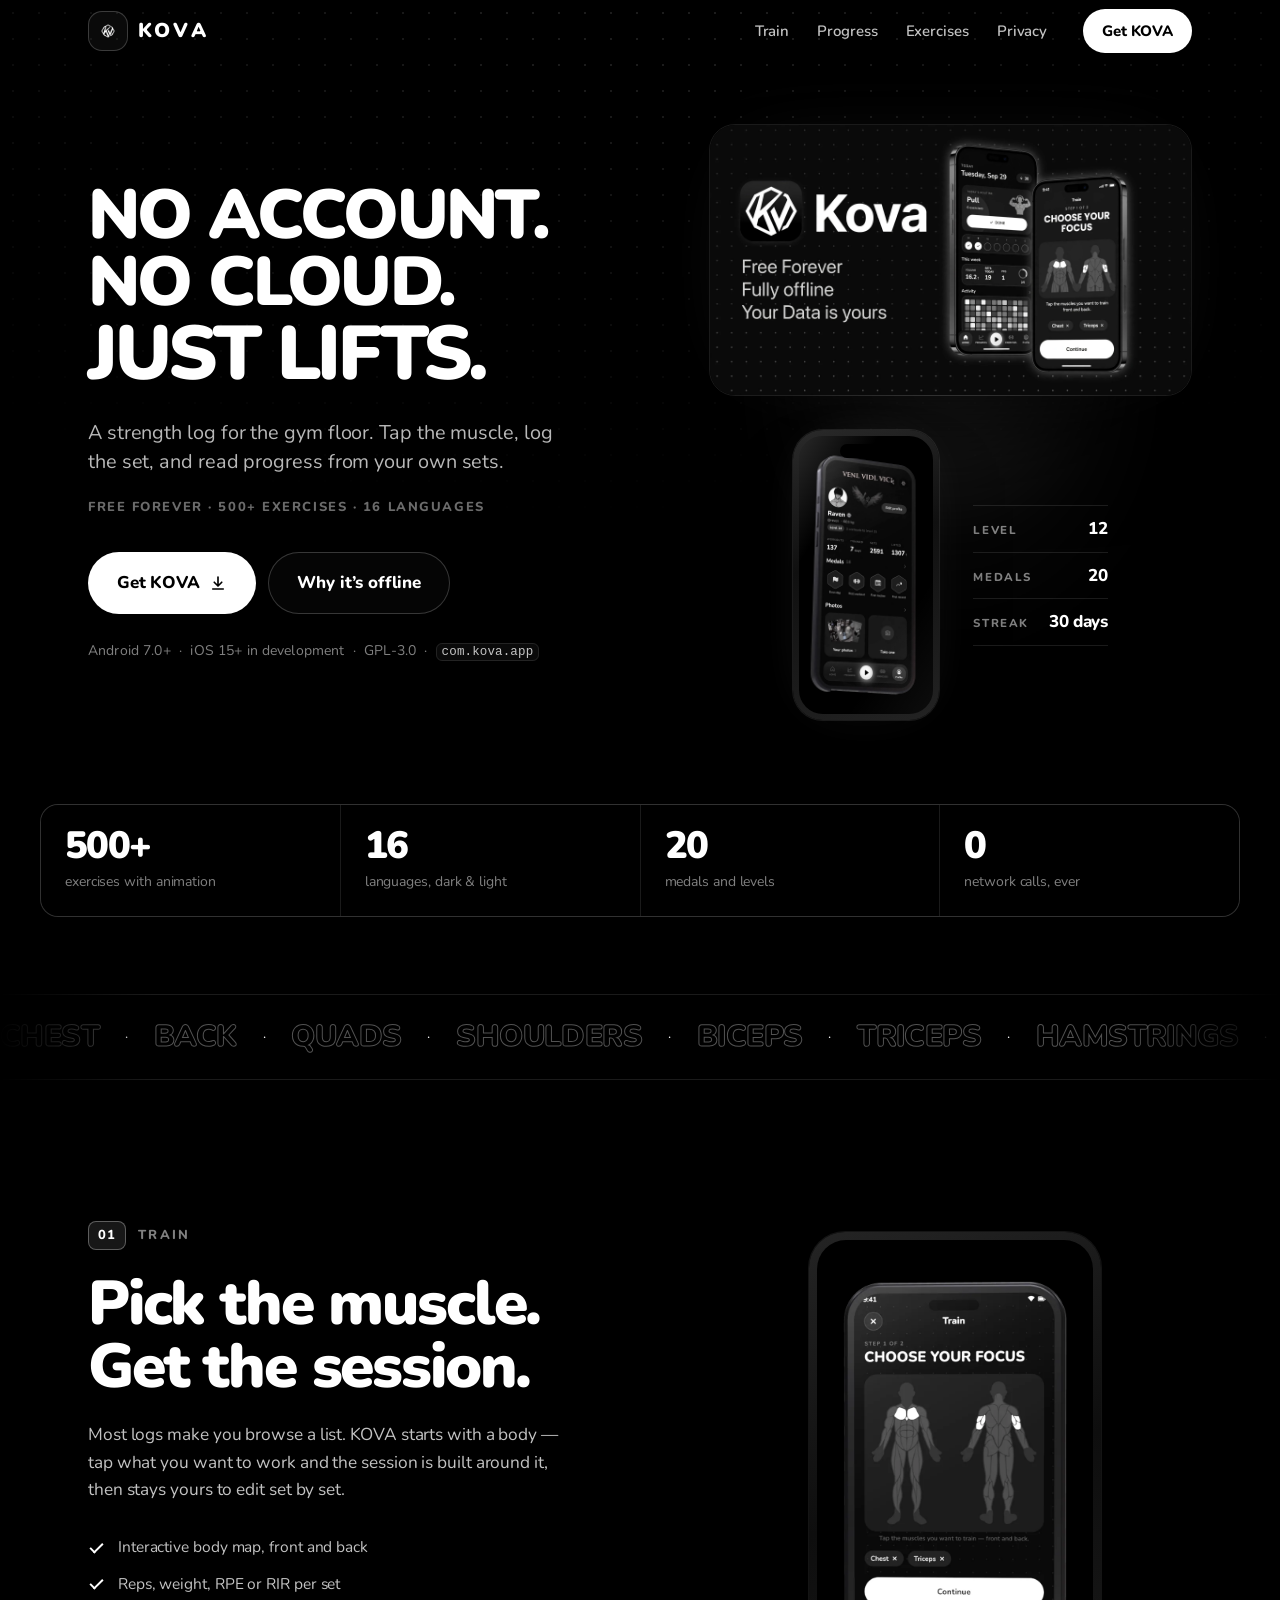
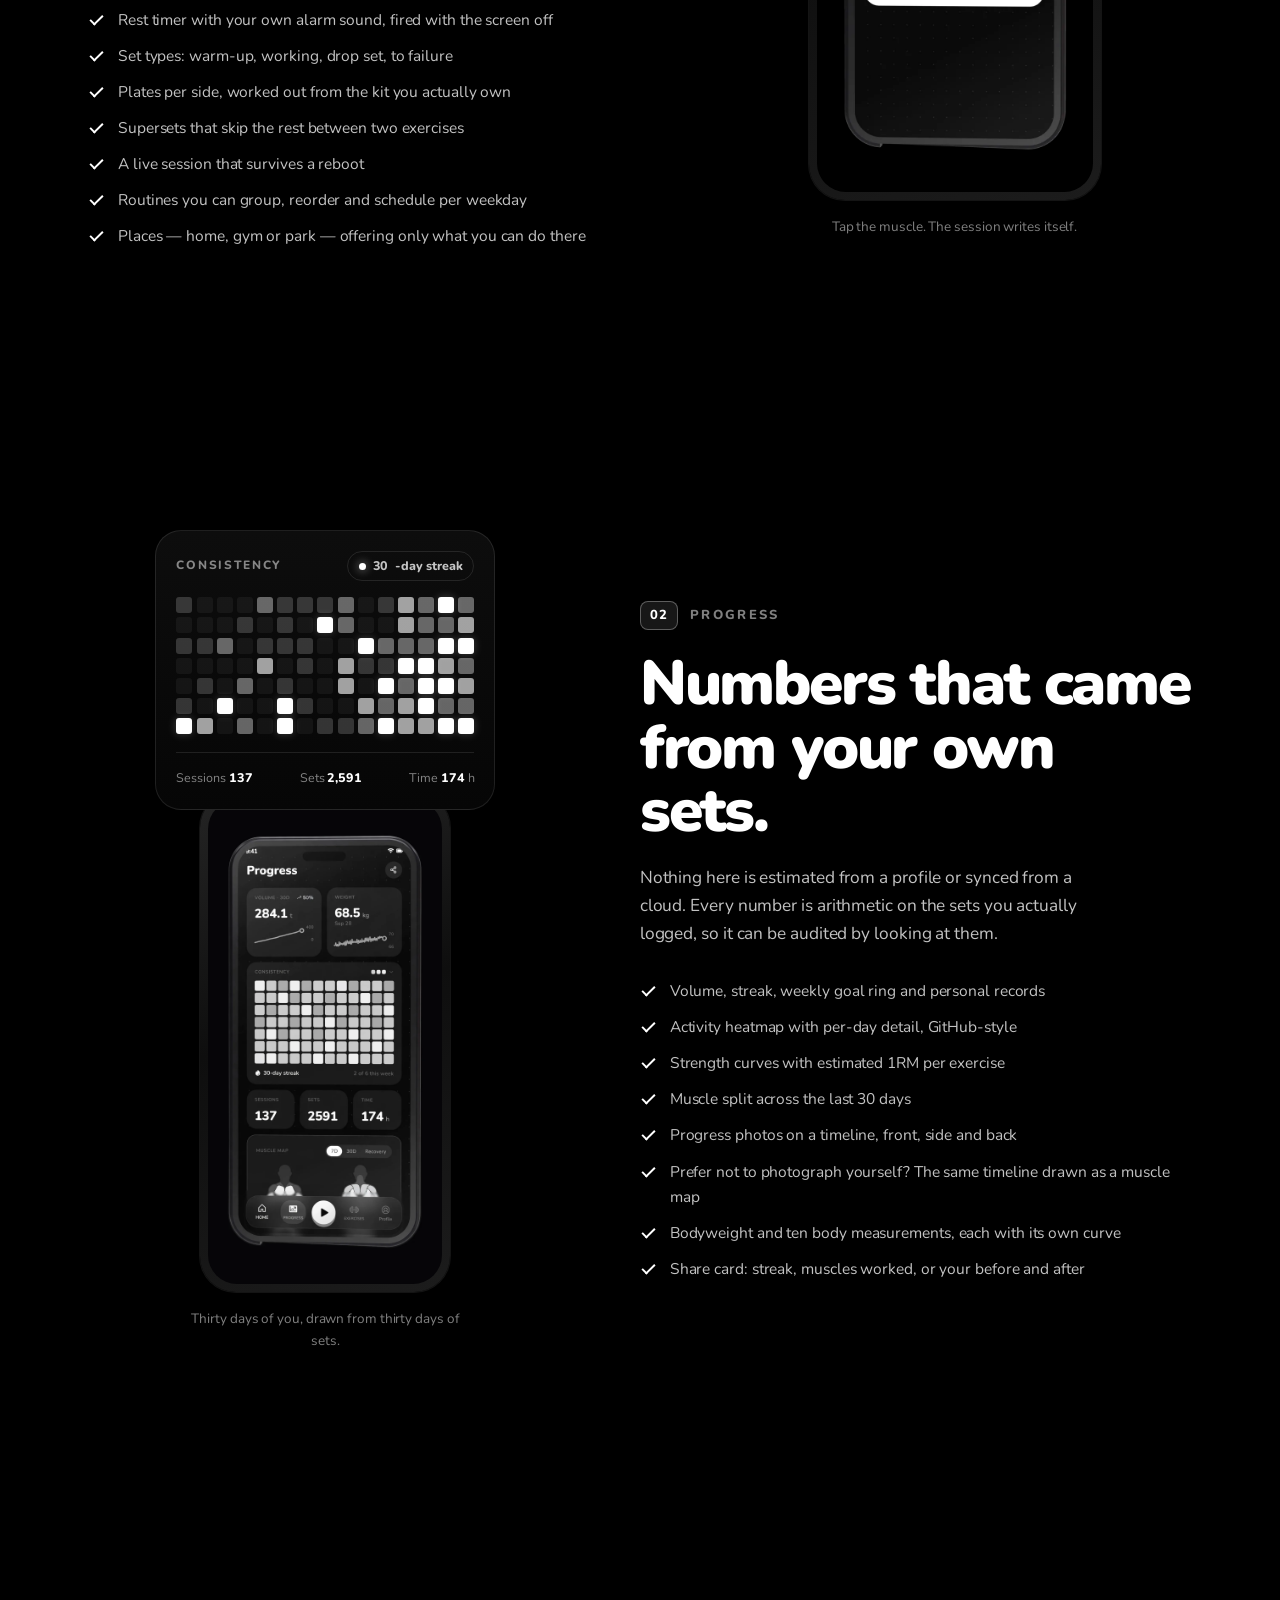
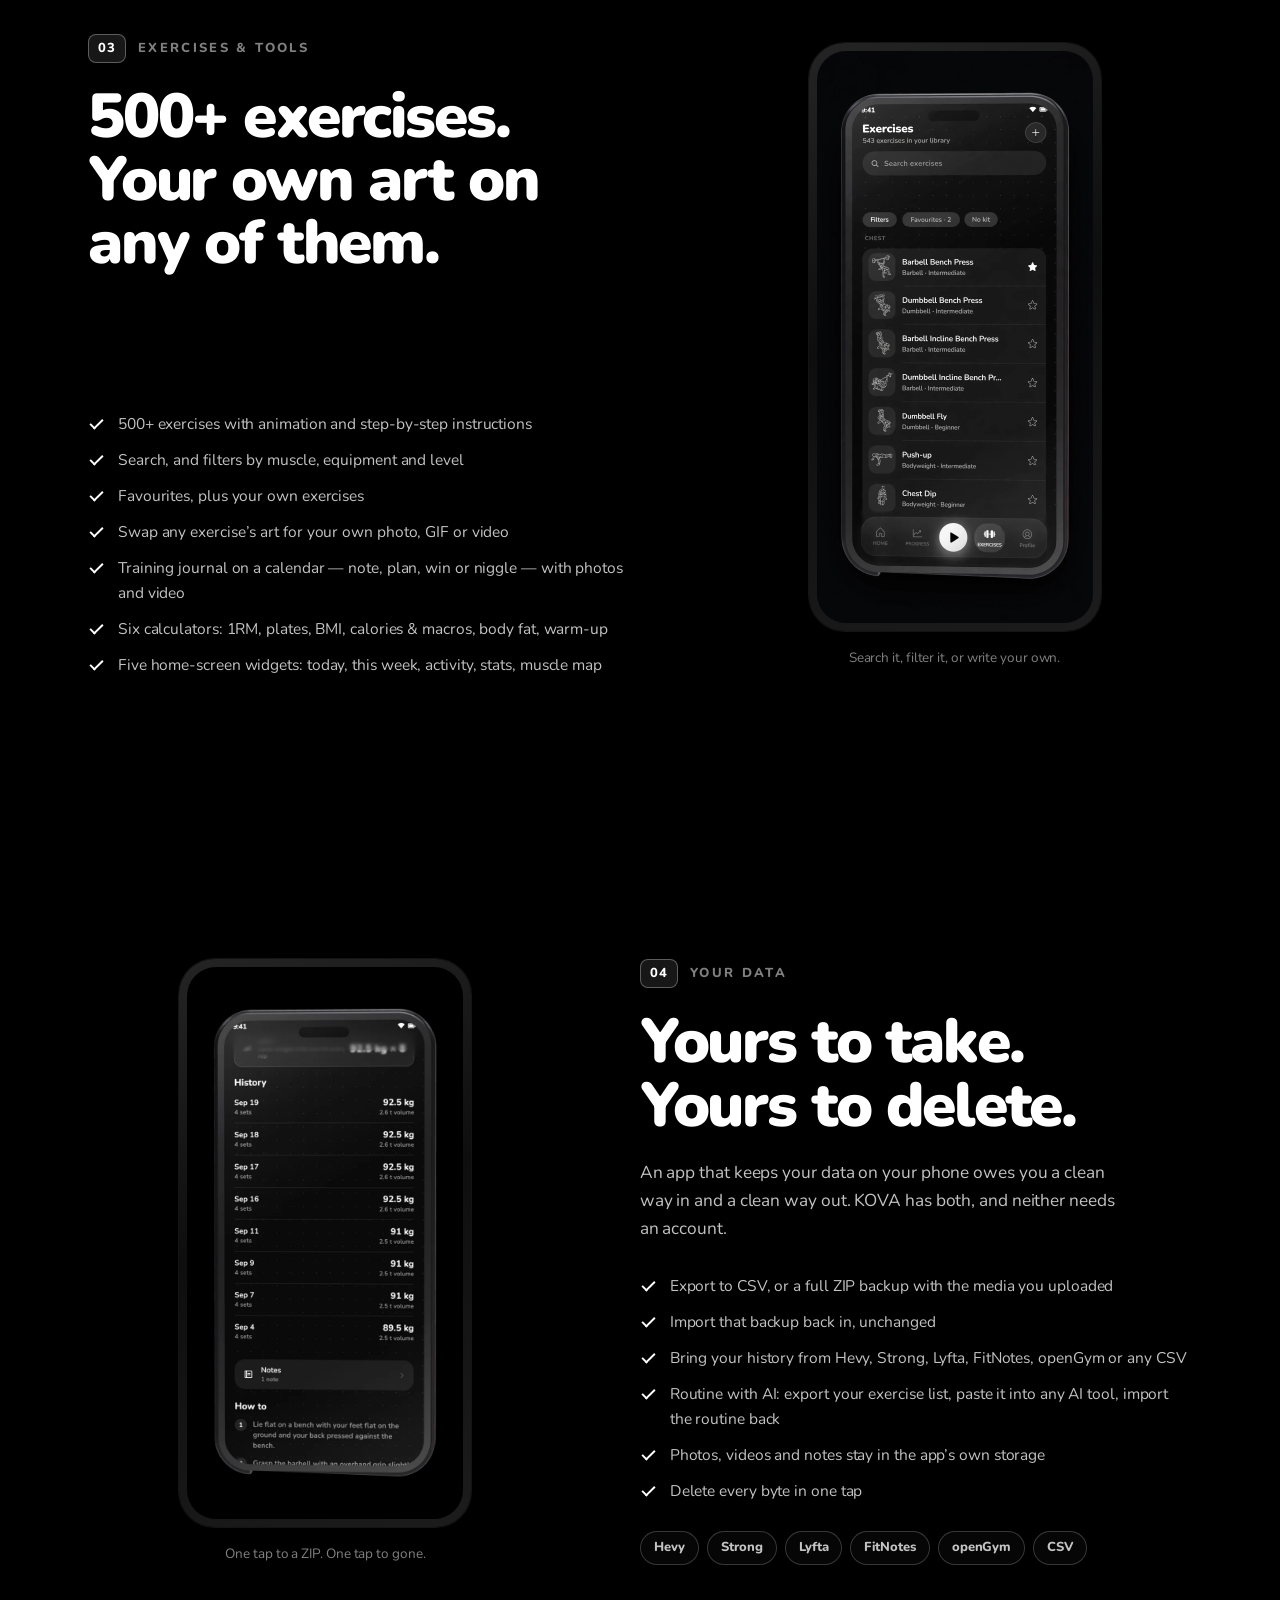
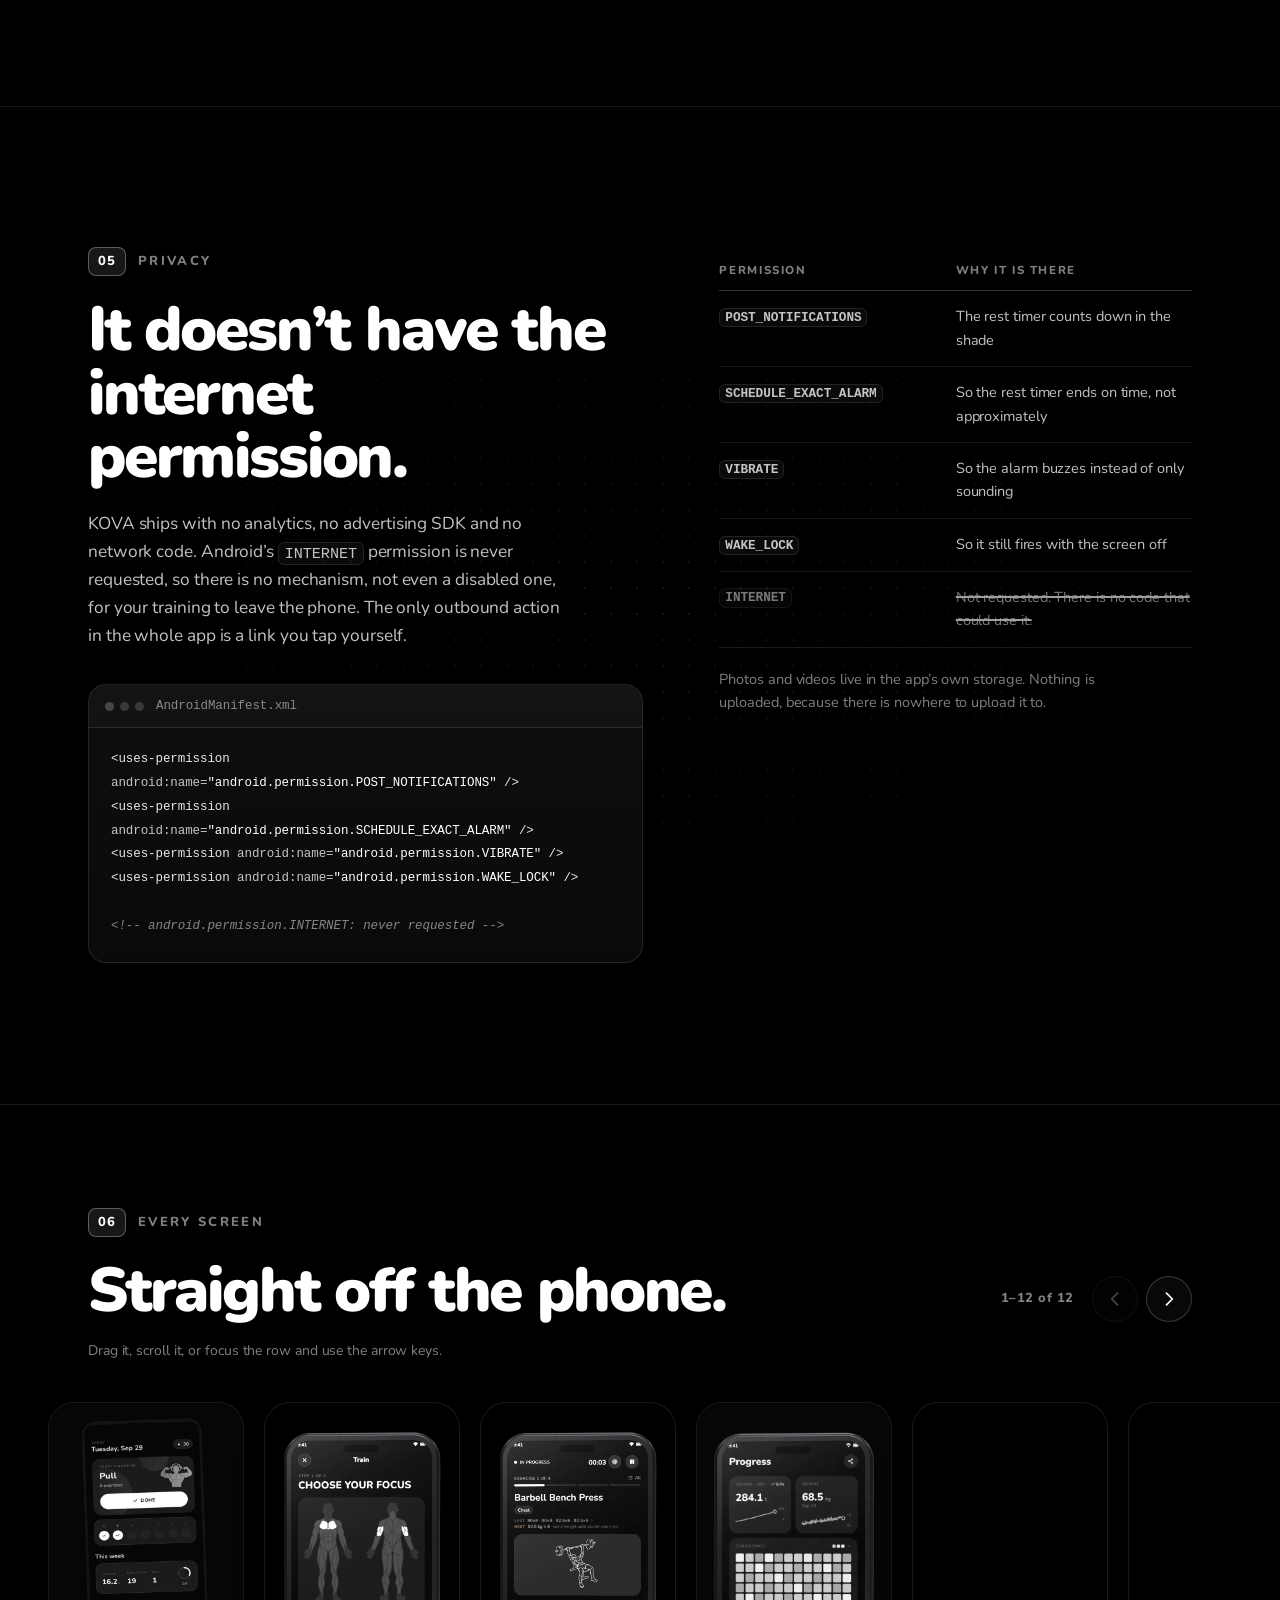
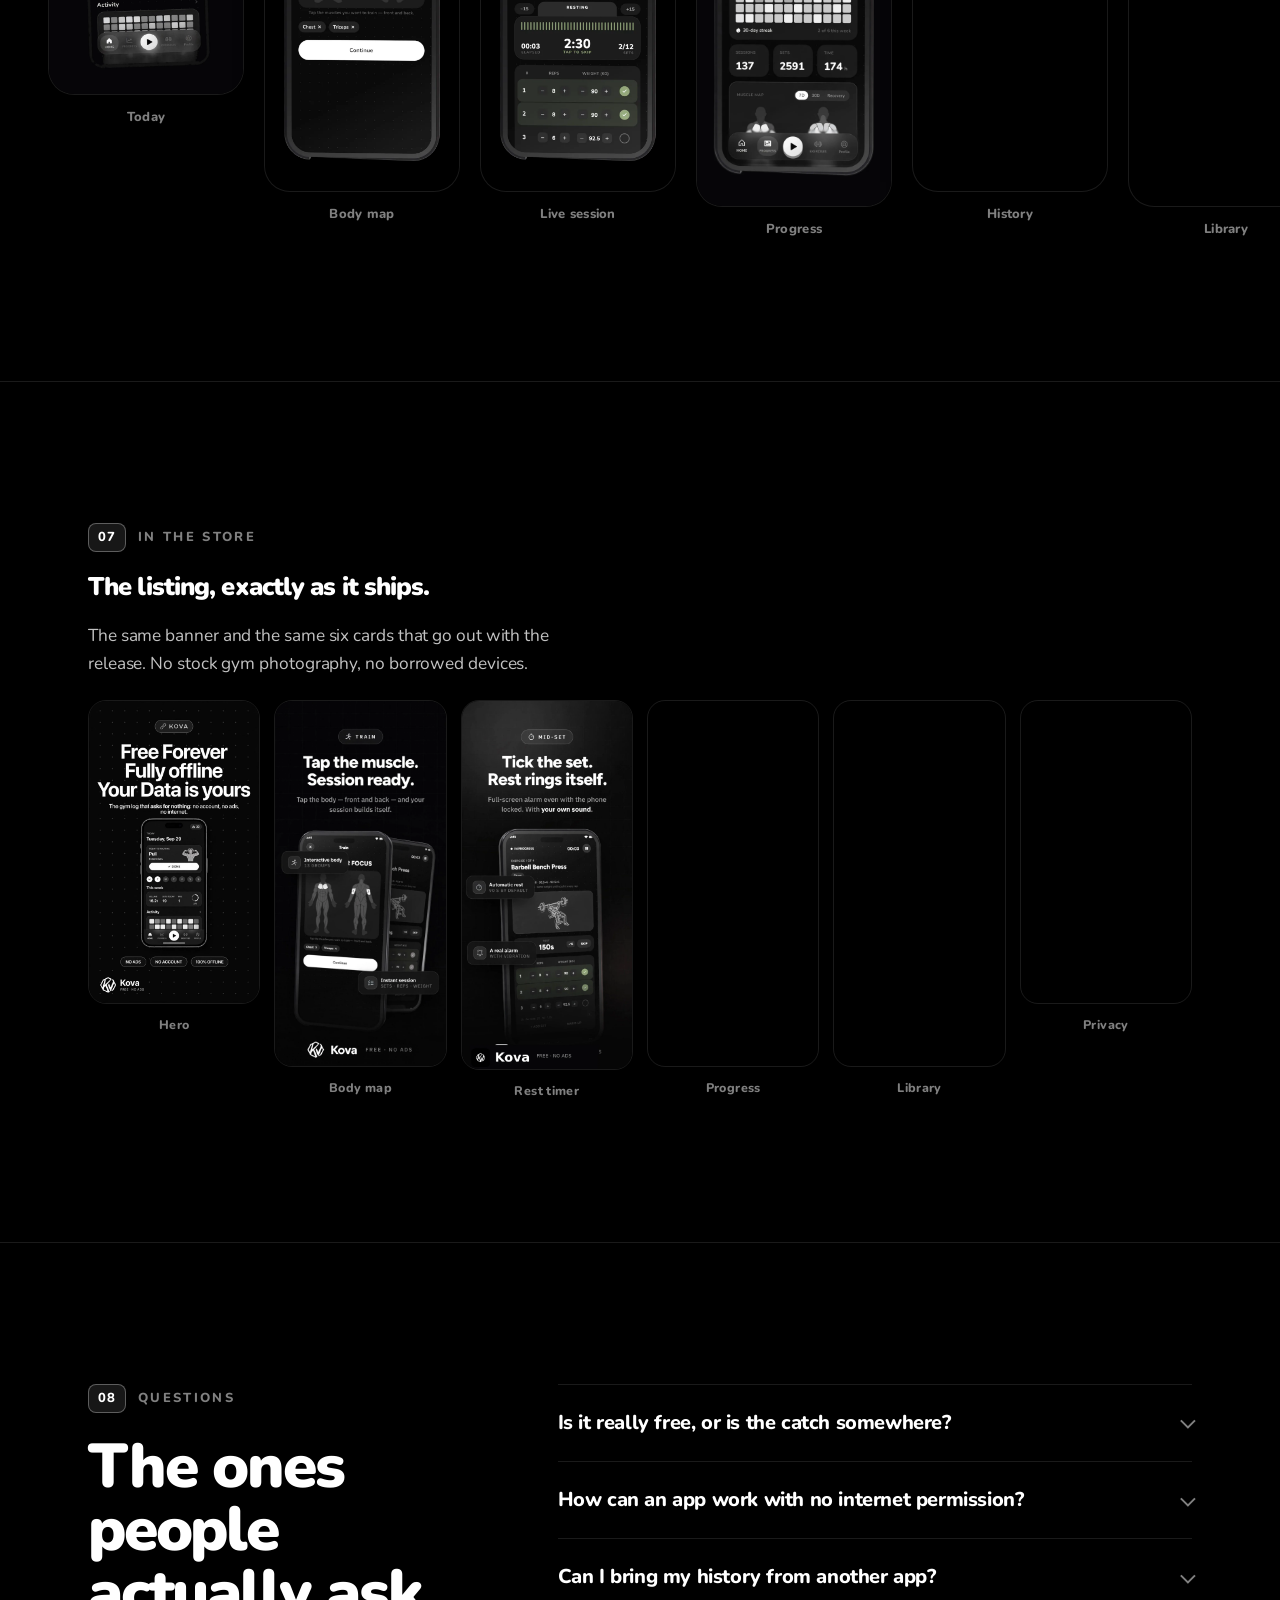
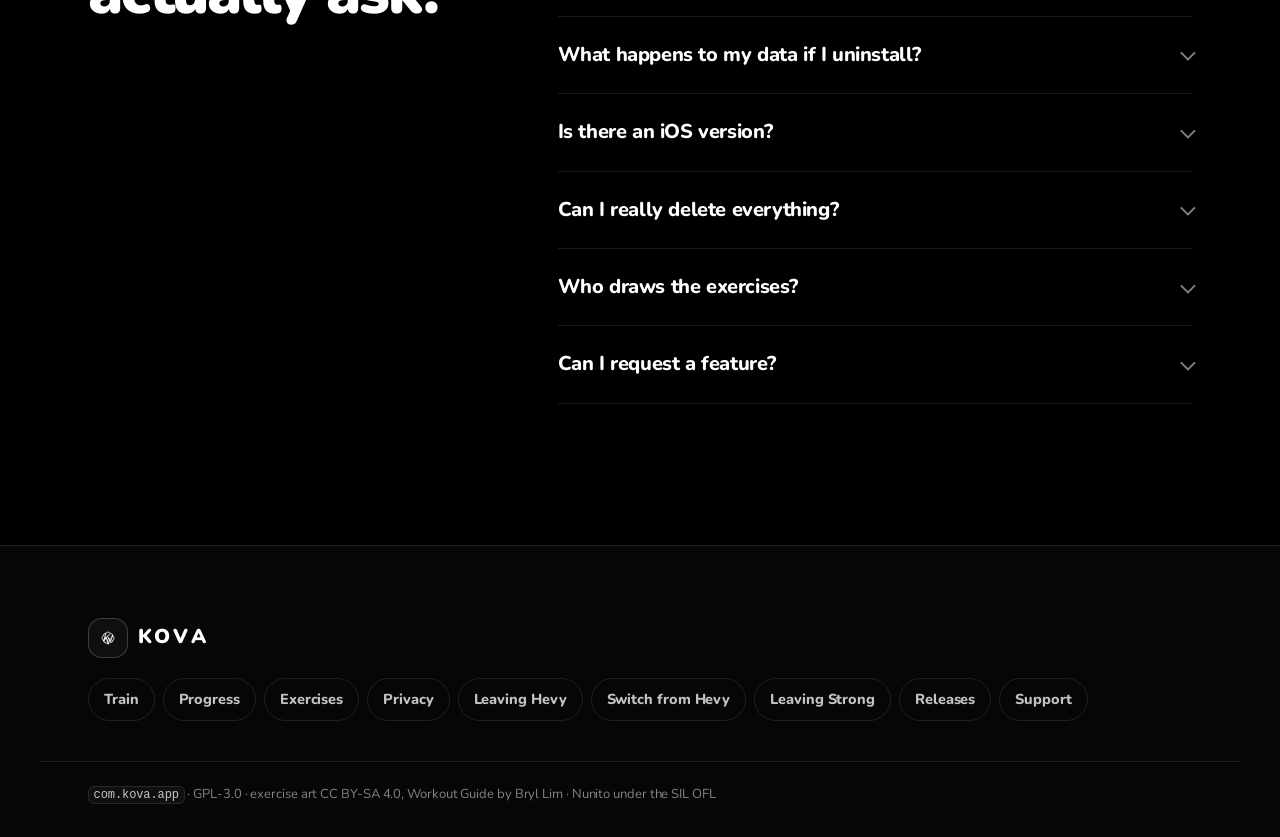
==== commit 55479e96: "style: replace em dashes with colons and commas" ====
--- a/index.html
+++ b/index.html
@@ -3,7 +3,7 @@
 <head>
 <meta charset="utf-8">
 <meta name="viewport" content="width=device-width, initial-scale=1">
-<title>KOVA — Free Offline Gym Log. No Internet Permission.</title>
+<title>KOVA: Free Offline Gym Log. No Internet Permission.</title>
 <meta name="description" content="Free offline workout tracker and strength log for Android. Tap a muscle on a body map, log sets, and see real progress. No ads, no account, no internet.">
 <meta name="author" content="ravvdevv">
 <meta name="robots" content="index, follow, max-image-preview:large, max-snippet:-1, max-video-preview:-1">
@@ -15,15 +15,15 @@
 <meta property="og:site_name" content="KOVA">
 <meta property="og:locale" content="en">
 <meta property="og:url" content="https://www.kova-app.site/">
-<meta property="og:title" content="KOVA — Free Offline Gym Log. No Internet Permission.">
-<meta property="og:description" content="Tap the muscle. Log the set. Own the data. A dark, offline strength log for Android — free forever, with no account, no ads and no INTERNET permission.">
+<meta property="og:title" content="KOVA: Free Offline Gym Log. No Internet Permission.">
+<meta property="og:description" content="Tap the muscle. Log the set. Own the data. A dark, offline strength log for Android, free forever, with no account, no ads and no INTERNET permission.">
 <meta property="og:image" content="https://www.kova-app.site/assets/banner.webp">
 <meta property="og:image:type" content="image/webp">
 <meta property="og:image:width" content="2048">
 <meta property="og:image:height" content="1152">
 <meta property="og:image:alt" content="KOVA store banner: the app icon and wordmark with the lines Free Forever, Fully offline, Your Data is yours, beside two phones showing the home screen and the body map.">
 <meta name="twitter:card" content="summary_large_image">
-<meta name="twitter:title" content="KOVA — Free Offline Gym Log. No Internet Permission.">
+<meta name="twitter:title" content="KOVA: Free Offline Gym Log. No Internet Permission.">
 <meta name="twitter:description" content="Tap the muscle. Log the set. Own the data. Free forever, no account, no ads, no INTERNET permission.">
 <meta name="twitter:image" content="https://www.kova-app.site/assets/banner.webp">
 <meta name="twitter:image:alt" content="KOVA store banner with two app screens, the home screen and the body map.">
@@ -115,7 +115,7 @@
         {
           "@type": "Question",
           "name": "Is it really free, or is the catch somewhere?",
-          "acceptedAnswer": { "@type": "Answer", "text": "There is no catch and no paid tier. No subscription, no ads, no analytics, no account. KOVA is released under GPL-3.0, so the source that ships is the source you can read. It stays free either way — and if it earns a place in your rotation and you feel like chipping in, the project's Ko-fi is at ko-fi.com/ravvdevv." }
+          "acceptedAnswer": { "@type": "Answer", "text": "There is no catch and no paid tier. No subscription, no ads, no analytics, no account. KOVA is released under GPL-3.0, so the source that ships is the source you can read. It stays free either way, and if it earns a place in your rotation and you feel like chipping in, the project's Ko-fi is at ko-fi.com/ravvdevv." }
         },
         {
           "@type": "Question",
--- a/styles.css
+++ b/styles.css
@@ -1,5 +1,5 @@
 /* ═══════════════════════════════════════════════════════════
-   KOVA — landing
+   KOVA: landing
    Visual world: the gym floor at night. Near-black, paper
    white, strictly monochrome: every surface, border and muted
    tone is white at some alpha over pure black. No accent
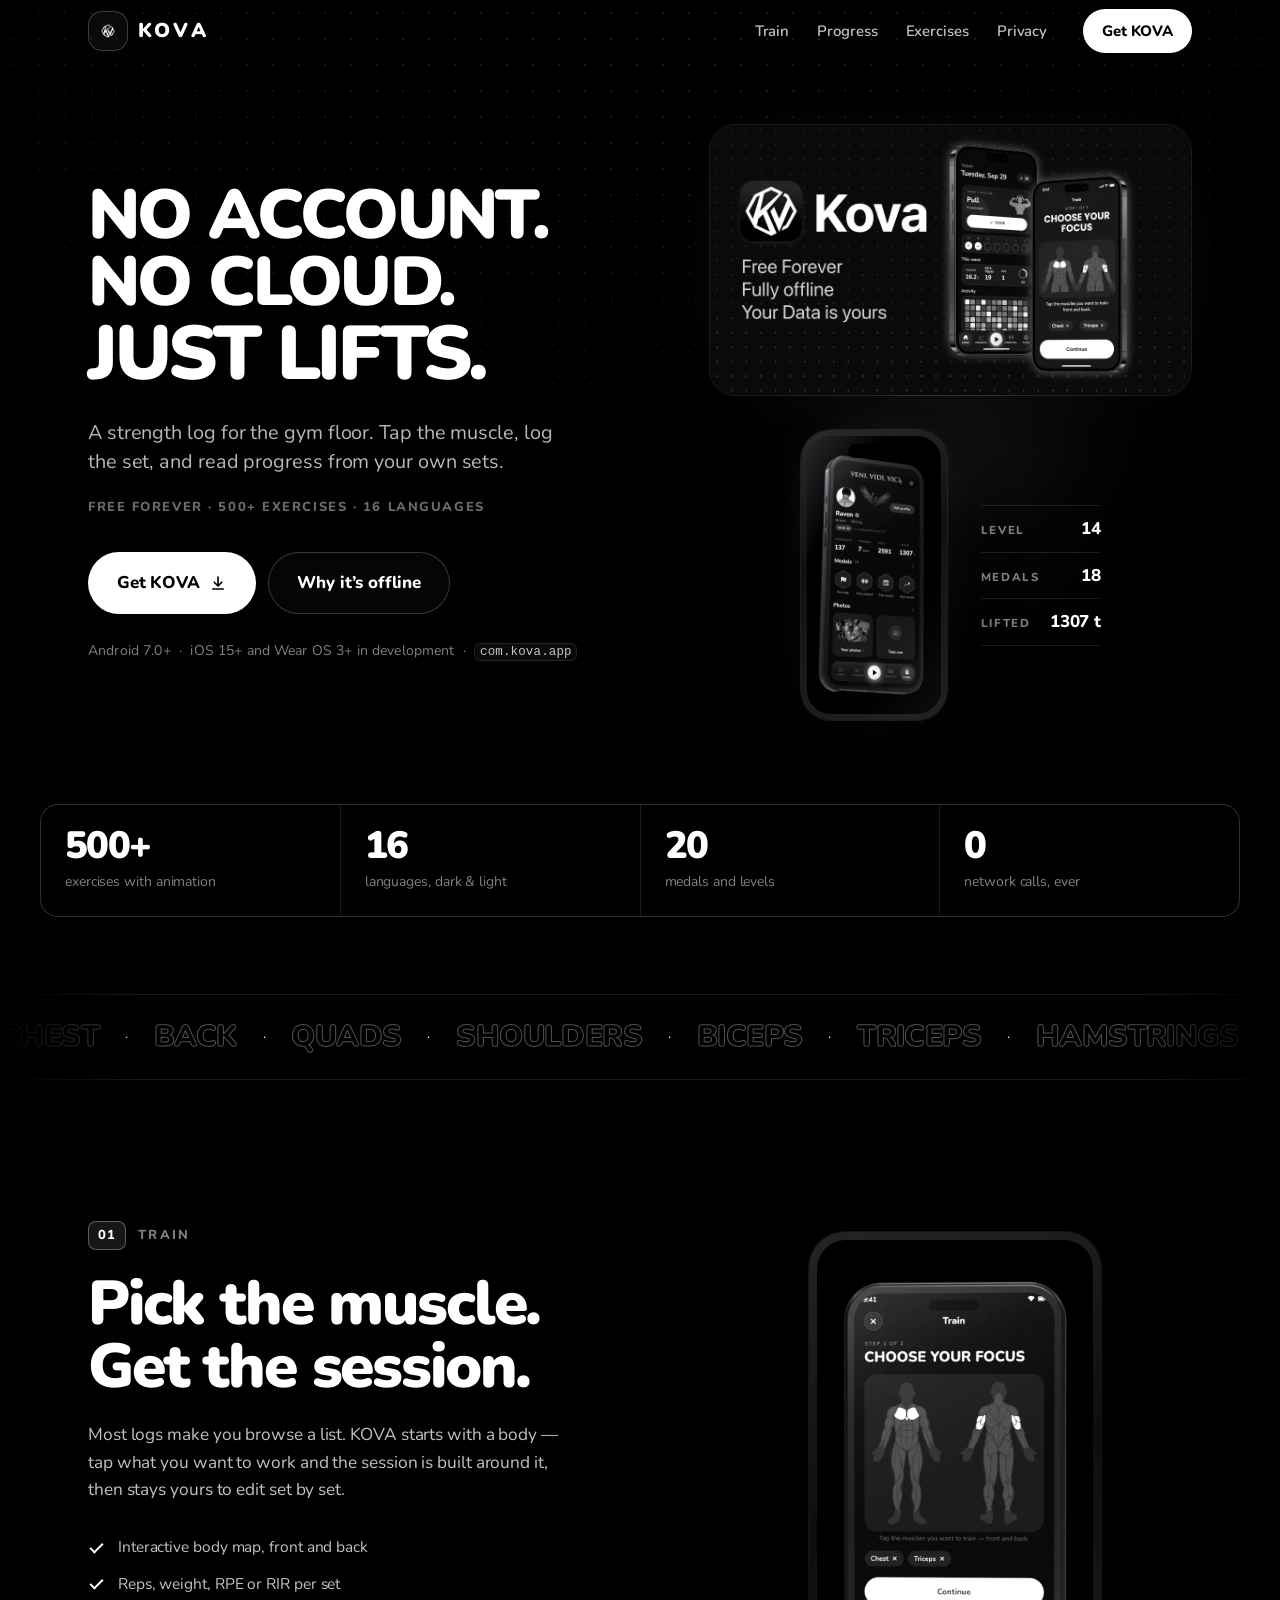
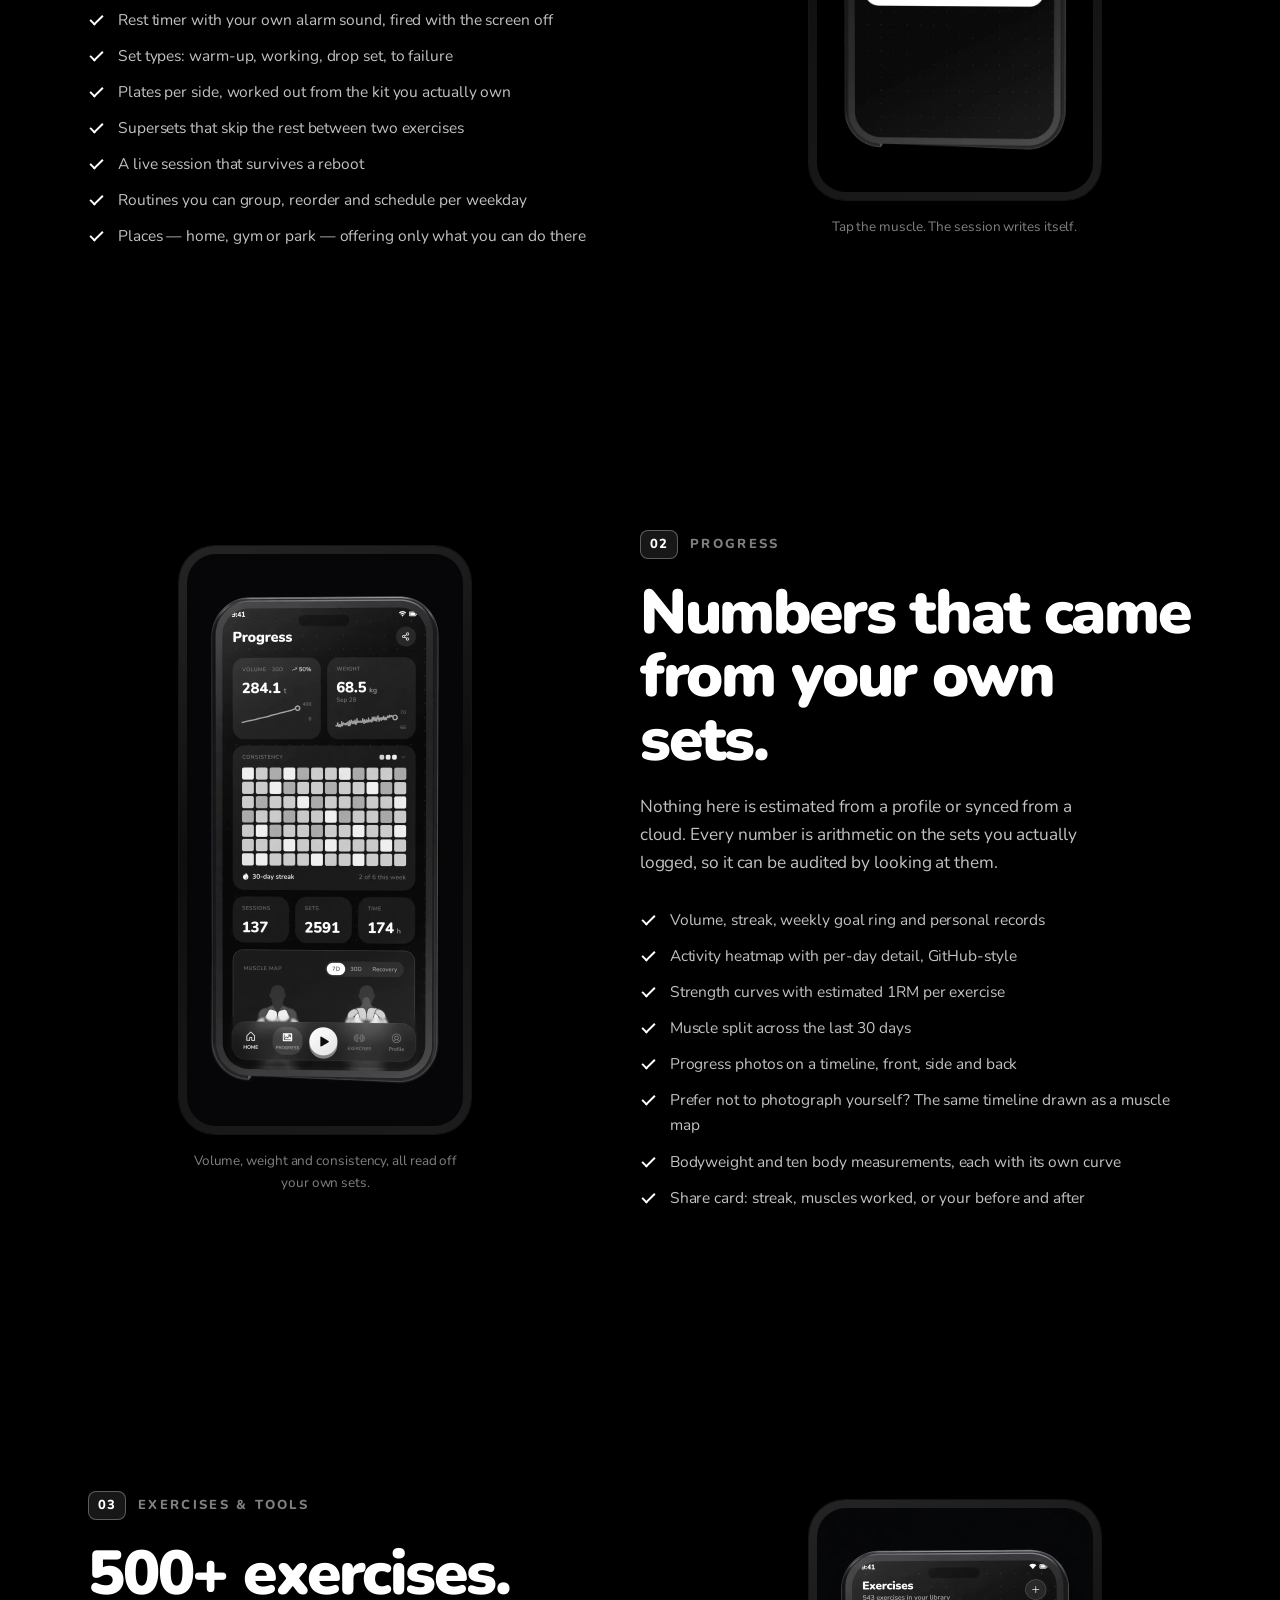
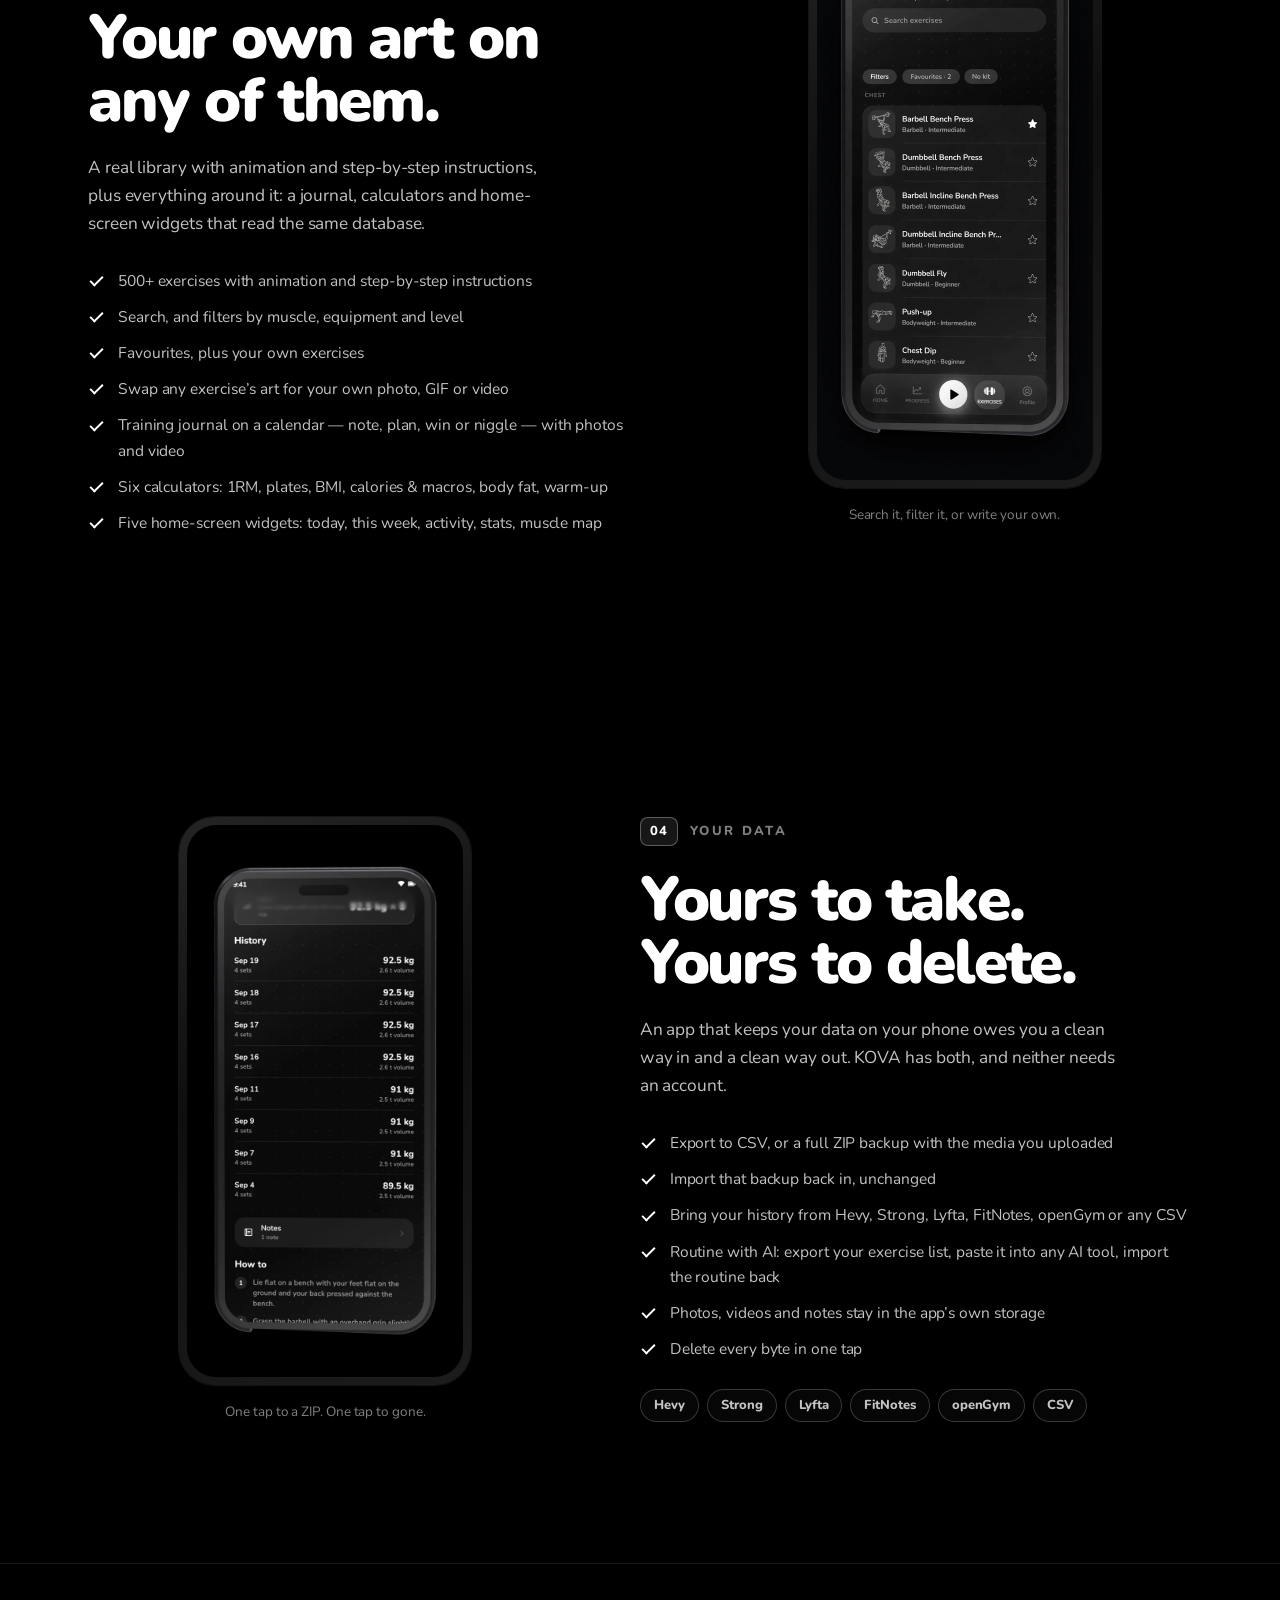
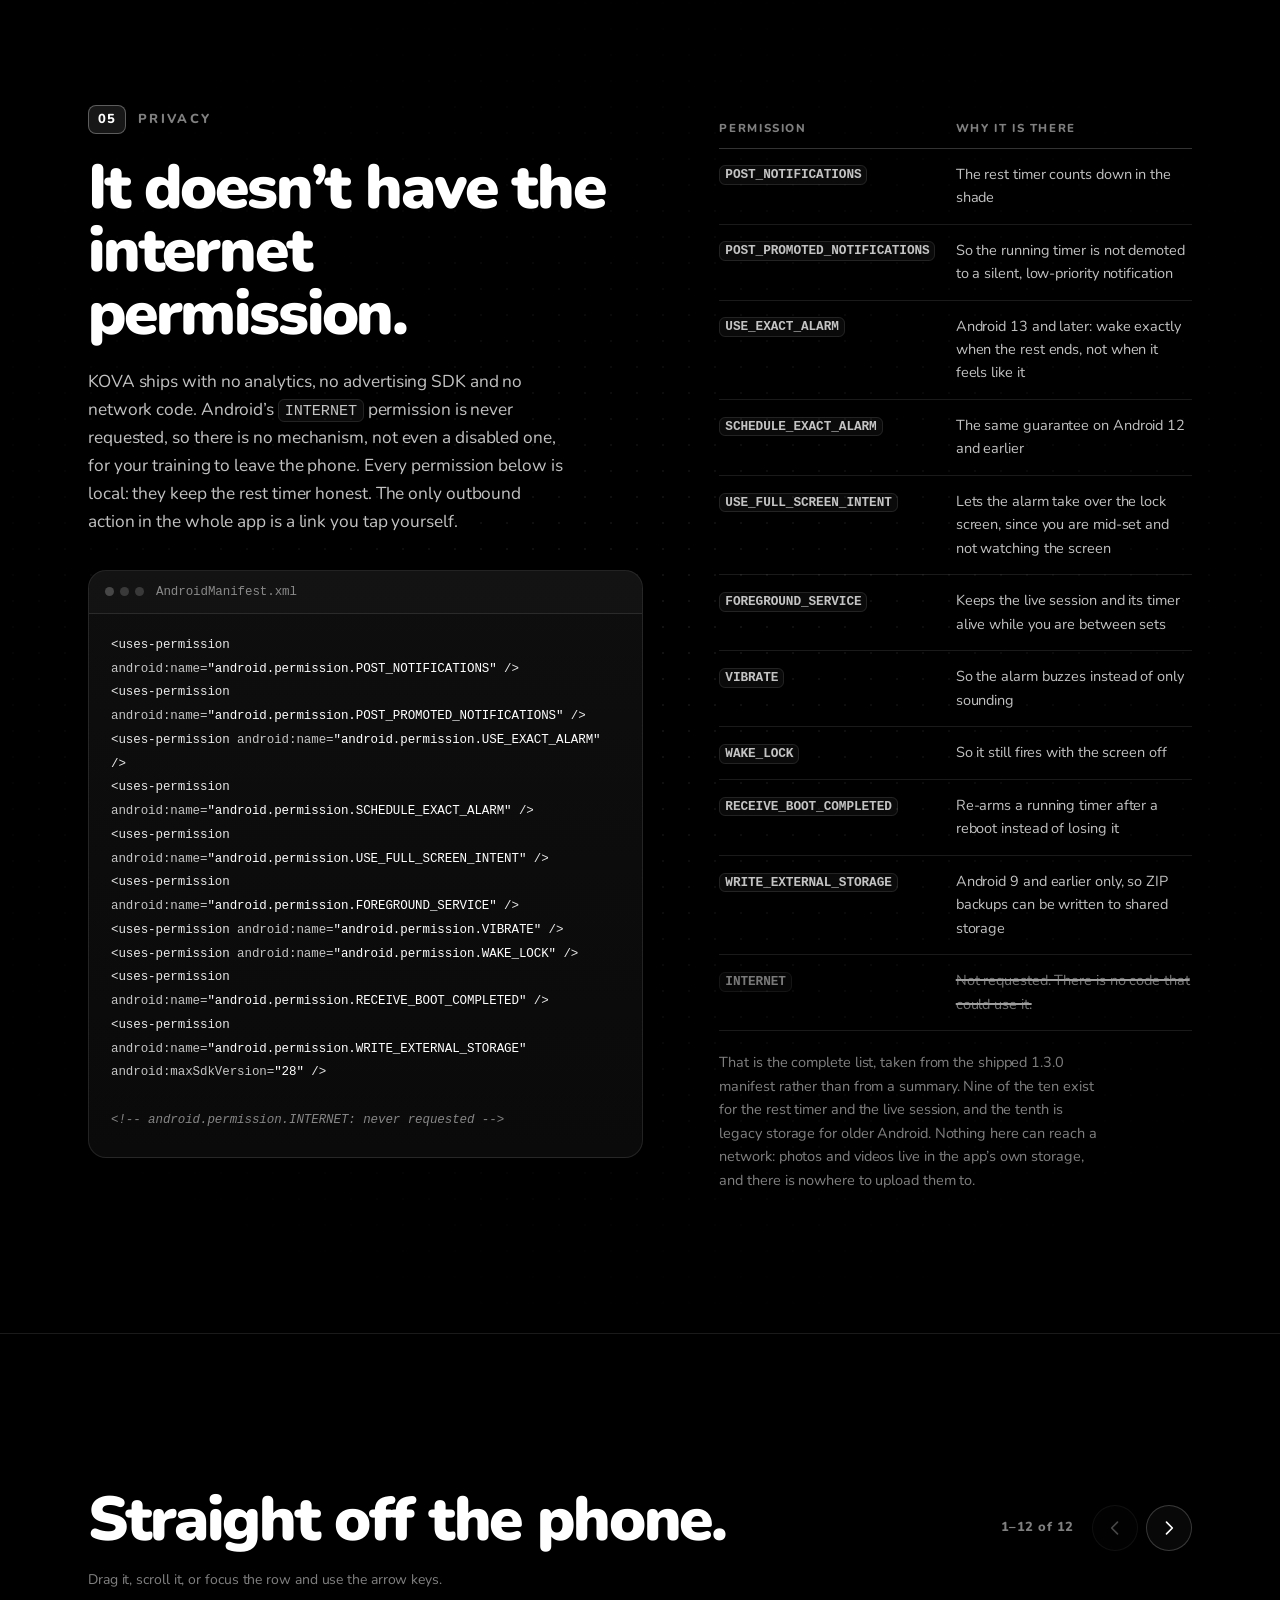
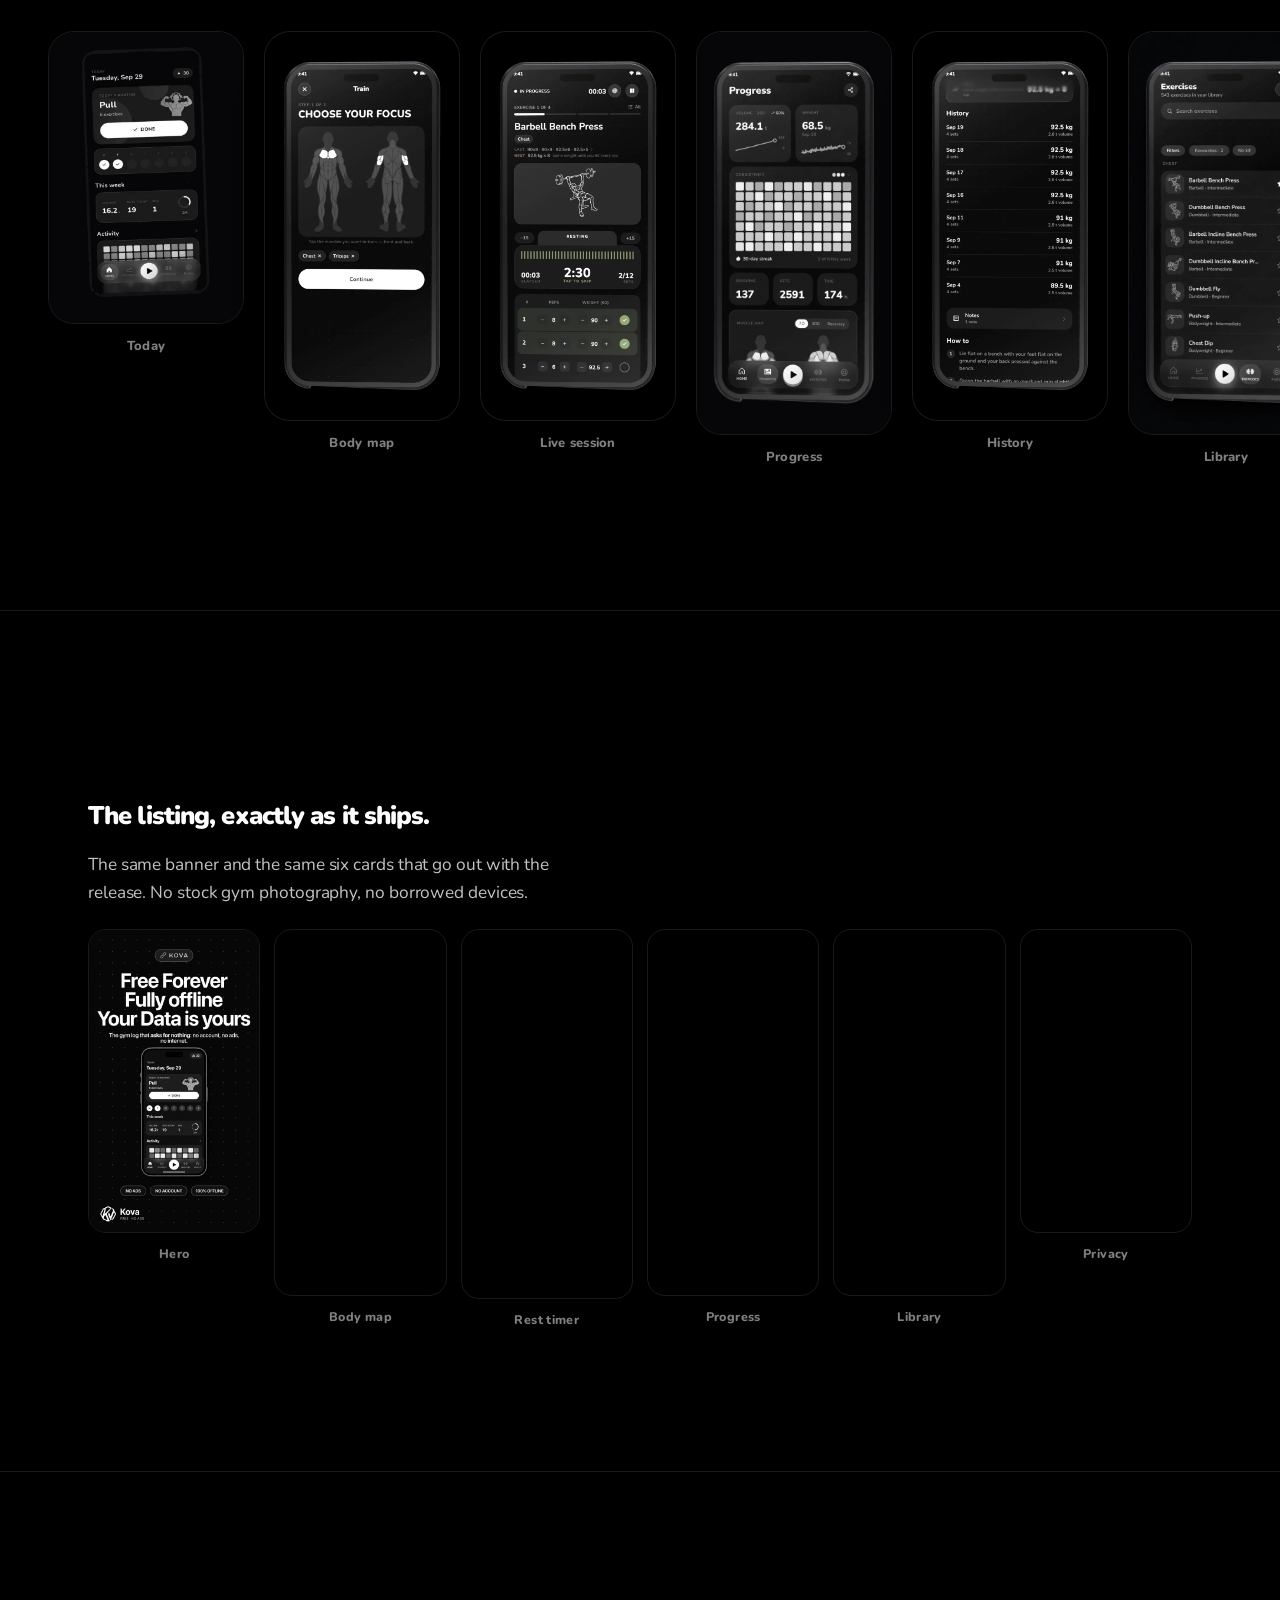
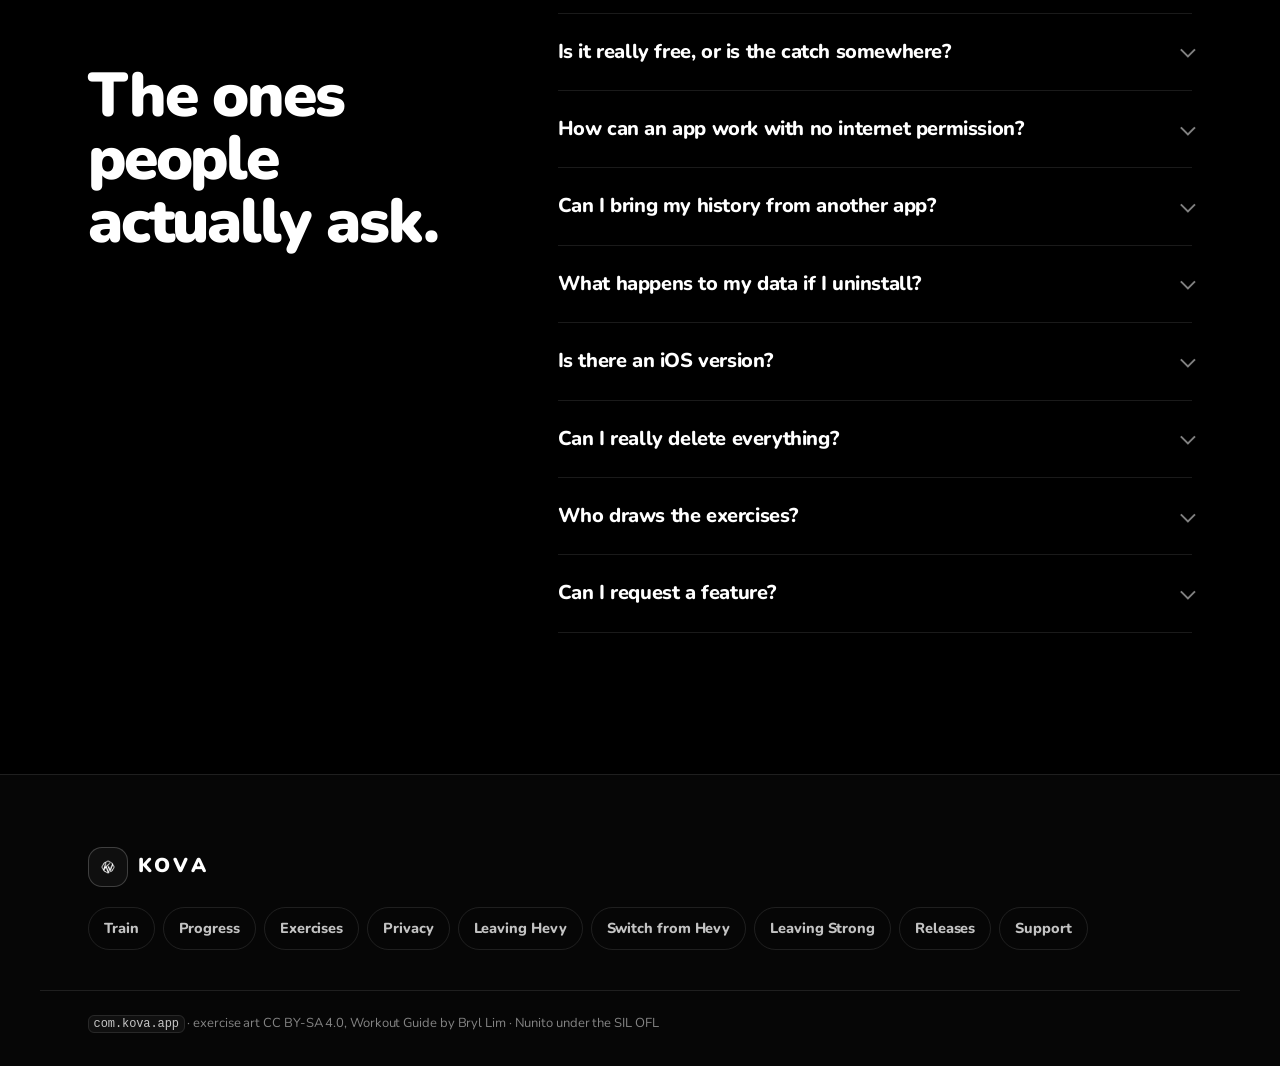
==== commit c4fcc202: "fix(claims): document all ten permissions, drop the GPL and open-source claims, align platform wordi" ====
--- a/index.html
+++ b/index.html
@@ -49,7 +49,6 @@
       "softwareRequirements": "Android 7.0 (Nougat) or later",
       "description": "KOVA is a free, offline strength log for Android. Pick your focus on an interactive body map, log reps and weight set by set, and read progress built from your own sets. No account, no ads, no subscription and no INTERNET permission.",
       "softwareVersion": "1.3.0",
-      "license": "https://www.gnu.org/licenses/gpl-3.0.html",
       "downloadUrl": "https://github.com/ravvdevv/kova-app/releases",
       "image": "https://www.kova-app.site/assets/banner.webp",
       "screenshot": [
@@ -87,15 +86,6 @@
         "Export to CSV or a full ZIP backup, and delete everything in one tap"
       ],
       "offers": { "@type": "Offer", "price": "0", "priceCurrency": "USD" },
-      "author": { "@id": "https://www.kova-app.site/#author" },
-      "isBasedOn": { "@id": "https://www.kova-app.site/#source" }
-    },
-    {
-      "@type": "SoftwareSourceCode",
-      "@id": "https://www.kova-app.site/#source",
-      "name": "KOVA",
-      "codeRepository": "https://github.com/ravvdevv/kova-app",
-      "license": "https://www.gnu.org/licenses/gpl-3.0.html",
       "author": { "@id": "https://www.kova-app.site/#author" }
     },
     {
@@ -115,7 +105,7 @@
         {
           "@type": "Question",
           "name": "Is it really free, or is the catch somewhere?",
-          "acceptedAnswer": { "@type": "Answer", "text": "There is no catch and no paid tier. No subscription, no ads, no analytics, no account. KOVA is released under GPL-3.0, so the source that ships is the source you can read. It stays free either way, and if it earns a place in your rotation and you feel like chipping in, the project's Ko-fi is at ko-fi.com/ravvdevv." }
+          "acceptedAnswer": { "@type": "Answer", "text": "There is no catch and no paid tier. No subscription, no ads, no analytics, no account. KOVA is closed source and free, and if it earns a place in your rotation and you feel like chipping in, the project's Ko-fi is at ko-fi.com/ravvdevv." }
         },
         {
           "@type": "Question",
@@ -135,7 +125,7 @@
         {
           "@type": "Question",
           "name": "Is there an iOS version?",
-          "acceptedAnswer": { "@type": "Answer", "text": "iOS 15 and later is in development. The Android build is the current one, and Wear OS and desktop are on the way." }
+          "acceptedAnswer": { "@type": "Answer", "text": "Not yet. KOVA ships for Android 7.0 and later today. An iOS 15+ build and a Wear OS 3+ build are both in development, and neither has a date yet. If you need an iPhone app right now, this one is not it." }
         },
         {
           "@type": "Question",
@@ -213,7 +203,7 @@
       </div>
 
       <p class="hero__meta reveal" data-d="4">
-        Android 7.0+ &nbsp;&middot;&nbsp; iOS 15+ in development &nbsp;&middot;&nbsp; GPL-3.0 &nbsp;&middot;&nbsp; <code>com.kova.app</code>
+        Android 7.0+ &nbsp;&middot;&nbsp; iOS 15+ and Wear OS 3+ in development &nbsp;&middot;&nbsp; <code>com.kova.app</code>
       </p>
     </div>
 
@@ -230,14 +220,14 @@
           <div class="device__frame">
             <span class="device__notch" aria-hidden="true"></span>
             <img src="assets/screens/12-profile.webp" width="400" height="860"
-                 alt="KOVA profile: levels, the twenty medals earned from real sessions, and the share card." loading="lazy" decoding="async">
+                 alt="KOVA profile: level 14, the medals earned from real sessions, lifetime totals and your photos." loading="lazy" decoding="async">
           </div>
         </div>
 
         <dl class="hero__stats">
-          <div><dt>Level</dt><dd>12</dd></div>
-          <div><dt>Medals</dt><dd>20</dd></div>
-          <div><dt>Streak</dt><dd>30 days</dd></div>
+          <div><dt>Level</dt><dd>14</dd></div>
+          <div><dt>Medals</dt><dd>18</dd></div>
+          <div><dt>Lifted</dt><dd>1307 t</dd></div>
         </dl>
       </div>
     </div>
@@ -317,23 +307,11 @@
       </ul>
     </div>
     <figure class="feature__shot reveal" data-d="2">
-      <div class="panel">
-        <div class="panel__head">
-          <span class="panel__title">Consistency</span>
-          <span class="panel__badge"><span class="dot"></span><span id="streakOut">30</span>-day streak</span>
-        </div>
-        <div class="heat" id="heat" role="img" aria-label="Activity heatmap: 30-day streak, two of six sessions this week."></div>
-        <div class="panel__foot">
-          <span>Sessions <b data-count="137">137</b></span>
-          <span>Sets <b data-count="2591">2591</b></span>
-          <span>Time <b data-count="174">174</b> h</span>
-        </div>
-      </div>
-      <div class="phone phone--sm">
+      <div class="phone">
         <img src="assets/screens/02-progress.webp" width="352" height="760" loading="lazy" decoding="async"
-             alt="Progress screen: 30-day volume card, bodyweight sparkline, consistency heatmap and lifetime totals.">
-      </div>
-      <figcaption>Thirty days of you, drawn from thirty days of sets.</figcaption>
+             alt="Progress screen: 30-day volume card, bodyweight sparkline, a GitHub-style consistency heatmap, lifetime totals and a muscle map.">
+      </div>
+      <figcaption>Volume, weight and consistency, all read off your own sets.</figcaption>
     </figure>
   </div>
 </section>
@@ -410,8 +388,9 @@
       <p class="feature__lead reveal" data-d="2">
         KOVA ships with no analytics, no advertising SDK and no network code. Android&rsquo;s
         <code>INTERNET</code> permission is never requested, so there is no mechanism, not even
-        a disabled one, for your training to leave the phone. The only outbound action in the
-        whole app is a link you tap yourself.
+        a disabled one, for your training to leave the phone. Every permission below is local:
+        they keep the rest timer honest. The only outbound action in the whole app is a link you
+        tap yourself.
       </p>
 
       <div class="manifest reveal" data-d="3">
@@ -420,9 +399,15 @@
           <span class="manifest__file">AndroidManifest.xml</span>
         </div>
 <pre class="manifest__code"><code><span class="c-k">&#60;uses-permission</span> android:name=<span class="c-s">"android.permission.POST_NOTIFICATIONS"</span> <span class="c-k">/&#62;</span>
+<span class="c-k">&#60;uses-permission</span> android:name=<span class="c-s">"android.permission.POST_PROMOTED_NOTIFICATIONS"</span> <span class="c-k">/&#62;</span>
+<span class="c-k">&#60;uses-permission</span> android:name=<span class="c-s">"android.permission.USE_EXACT_ALARM"</span> <span class="c-k">/&#62;</span>
 <span class="c-k">&#60;uses-permission</span> android:name=<span class="c-s">"android.permission.SCHEDULE_EXACT_ALARM"</span> <span class="c-k">/&#62;</span>
+<span class="c-k">&#60;uses-permission</span> android:name=<span class="c-s">"android.permission.USE_FULL_SCREEN_INTENT"</span> <span class="c-k">/&#62;</span>
+<span class="c-k">&#60;uses-permission</span> android:name=<span class="c-s">"android.permission.FOREGROUND_SERVICE"</span> <span class="c-k">/&#62;</span>
 <span class="c-k">&#60;uses-permission</span> android:name=<span class="c-s">"android.permission.VIBRATE"</span> <span class="c-k">/&#62;</span>
 <span class="c-k">&#60;uses-permission</span> android:name=<span class="c-s">"android.permission.WAKE_LOCK"</span> <span class="c-k">/&#62;</span>
+<span class="c-k">&#60;uses-permission</span> android:name=<span class="c-s">"android.permission.RECEIVE_BOOT_COMPLETED"</span> <span class="c-k">/&#62;</span>
+<span class="c-k">&#60;uses-permission</span> android:name=<span class="c-s">"android.permission.WRITE_EXTERNAL_STORAGE"</span> android:maxSdkVersion=<span class="c-s">"28"</span> <span class="c-k">/&#62;</span>
 
 <span class="c-c">&lt;!-- android.permission.INTERNET: never requested --&gt;</span></code></pre>
       </div>
@@ -436,15 +421,23 @@
         </thead>
         <tbody>
           <tr><th scope="row"><code>POST_NOTIFICATIONS</code></th><td>The rest timer counts down in the shade</td></tr>
-          <tr><th scope="row"><code>SCHEDULE_EXACT_ALARM</code></th><td>So the rest timer ends on time, not approximately</td></tr>
+          <tr><th scope="row"><code>POST_PROMOTED_NOTIFICATIONS</code></th><td>So the running timer is not demoted to a silent, low-priority notification</td></tr>
+          <tr><th scope="row"><code>USE_EXACT_ALARM</code></th><td>Android 13 and later: wake exactly when the rest ends, not when it feels like it</td></tr>
+          <tr><th scope="row"><code>SCHEDULE_EXACT_ALARM</code></th><td>The same guarantee on Android 12 and earlier</td></tr>
+          <tr><th scope="row"><code>USE_FULL_SCREEN_INTENT</code></th><td>Lets the alarm take over the lock screen, since you are mid-set and not watching the screen</td></tr>
+          <tr><th scope="row"><code>FOREGROUND_SERVICE</code></th><td>Keeps the live session and its timer alive while you are between sets</td></tr>
           <tr><th scope="row"><code>VIBRATE</code></th><td>So the alarm buzzes instead of only sounding</td></tr>
           <tr><th scope="row"><code>WAKE_LOCK</code></th><td>So it still fires with the screen off</td></tr>
+          <tr><th scope="row"><code>RECEIVE_BOOT_COMPLETED</code></th><td>Re-arms a running timer after a reboot instead of losing it</td></tr>
+          <tr><th scope="row"><code>WRITE_EXTERNAL_STORAGE</code></th><td>Android 9 and earlier only, so ZIP backups can be written to shared storage</td></tr>
           <tr class="perms__none"><th scope="row"><code>INTERNET</code></th><td><s>Not requested. There is no code that could use it.</s></td></tr>
         </tbody>
       </table>
       <p class="privacy__note">
-        Photos and videos live in the app&rsquo;s own storage. Nothing is uploaded, because there
-        is nowhere to upload it to.
+        That is the complete list, taken from the shipped 1.3.0 manifest rather than from a
+        summary. Nine of the ten exist for the rest timer and the live session, and the tenth
+        is legacy storage for older Android. Nothing here can reach a network: photos and
+        videos live in the app&rsquo;s own storage, and there is nowhere to upload them to.
       </p>
     </div>
   </div>
@@ -578,9 +571,8 @@
       <details>
         <summary>Is it really free, or is the catch somewhere?</summary>
         <p>There is no catch and no paid tier. No subscription, no ads, no analytics, no account.
-        KOVA is released under GPL-3.0, so the source that ships is the source you can read. It
-        stays free either way &mdash; and if it earns a place in your rotation and you feel like
-        chipping in, the project&rsquo;s
+        KOVA is free and always will be, and if it earns a place in your rotation and you feel
+        like chipping in, the project&rsquo;s
         <a href="https://ko-fi.com/ravvdevv" target="_blank" rel="noopener noreferrer">Ko-fi is
         open</a>.</p>
       </details>
@@ -605,8 +597,9 @@
       </details>
       <details>
         <summary>Is there an iOS version?</summary>
-        <p>iOS 15+ is in development. The Android build is the current one, and Wear OS and
-        desktop are on the way.</p>
+        <p>Not yet. KOVA ships for Android 7.0 and later today. An iOS 15+ build and a Wear OS
+        3+ build are both in development, and neither has a date yet. If you need an iPhone app
+        right now, this one is not it.</p>
       </details>
       <details>
         <summary>Can I really delete everything?</summary>
@@ -654,7 +647,7 @@
   </div>
 
   <div class="shell foot__legal">
-    <p><code>com.kova.app</code> &middot; GPL-3.0 &middot; exercise art CC BY-SA 4.0, Workout Guide by Bryl Lim &middot; Nunito under the SIL OFL</p>
+    <p><code>com.kova.app</code> &middot; exercise art CC BY-SA 4.0, Workout Guide by Bryl Lim &middot; Nunito under the SIL OFL</p>
   </div>
 </footer>
 
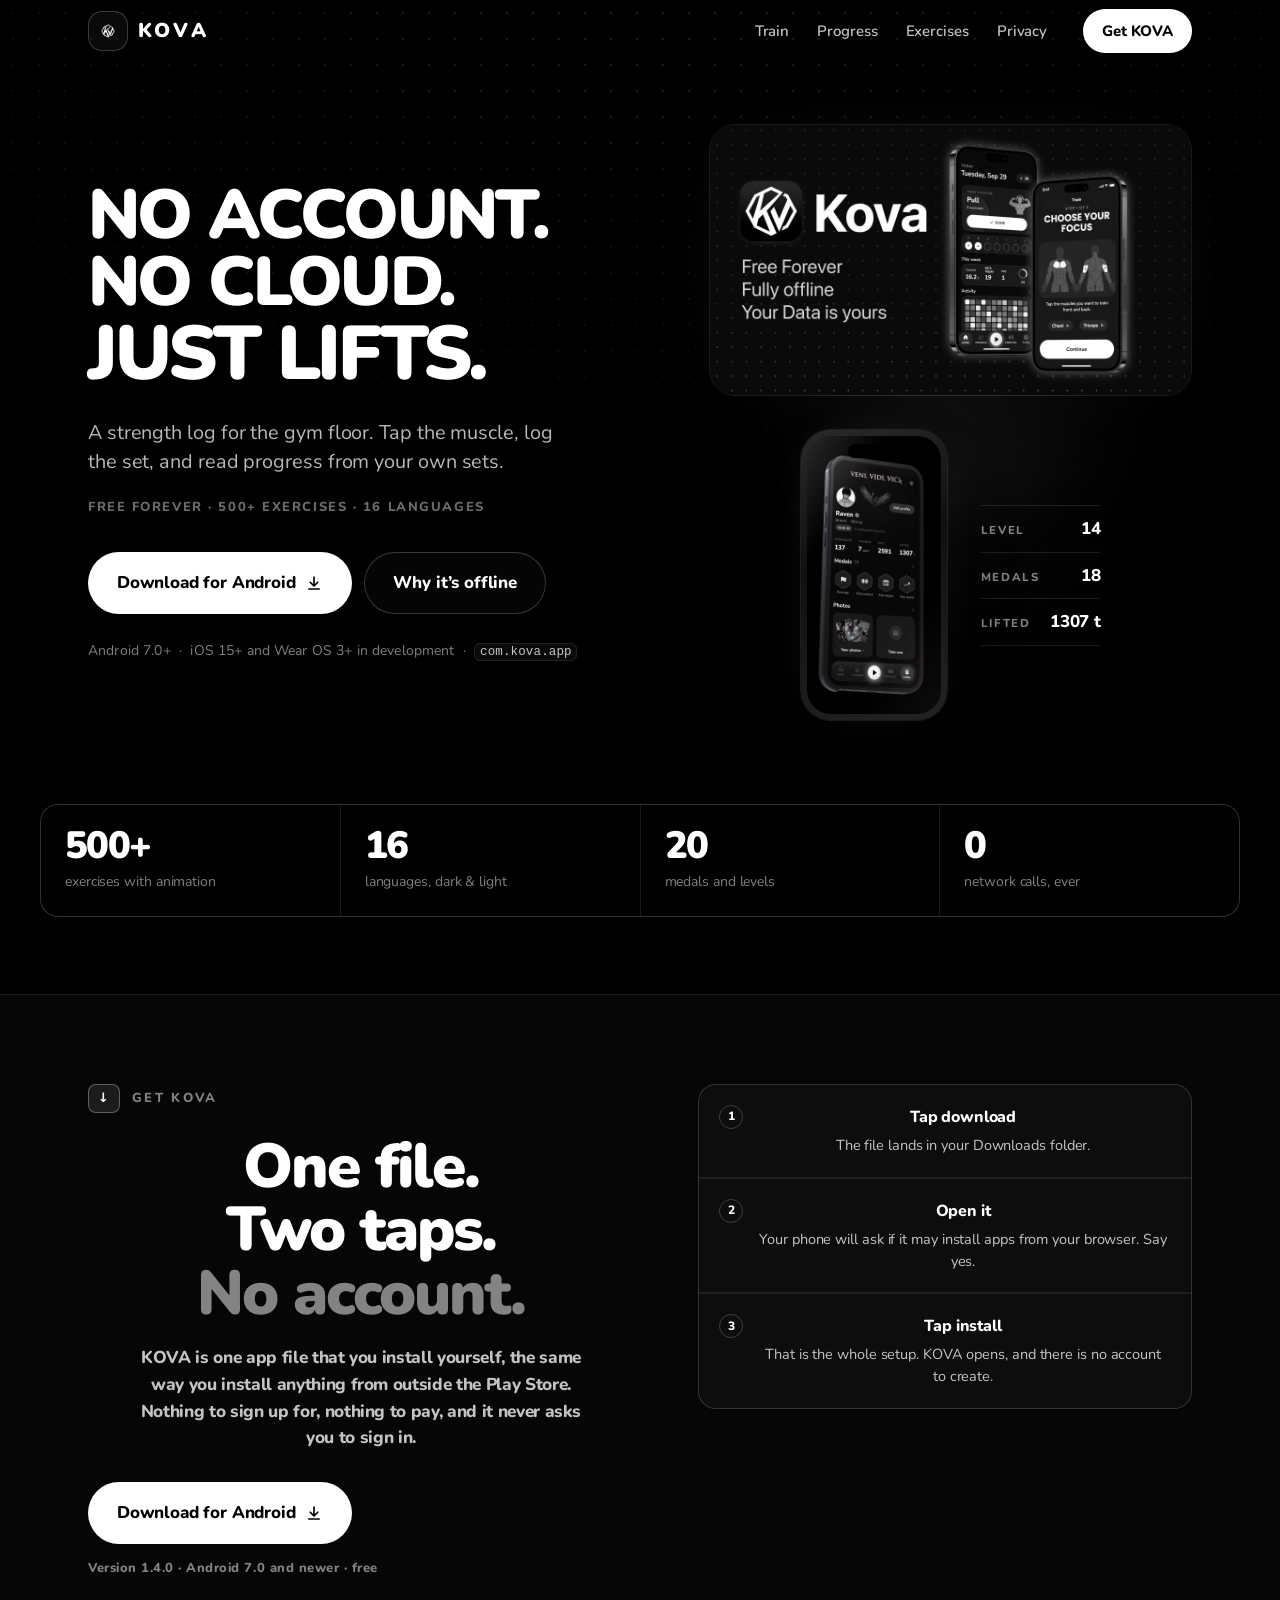
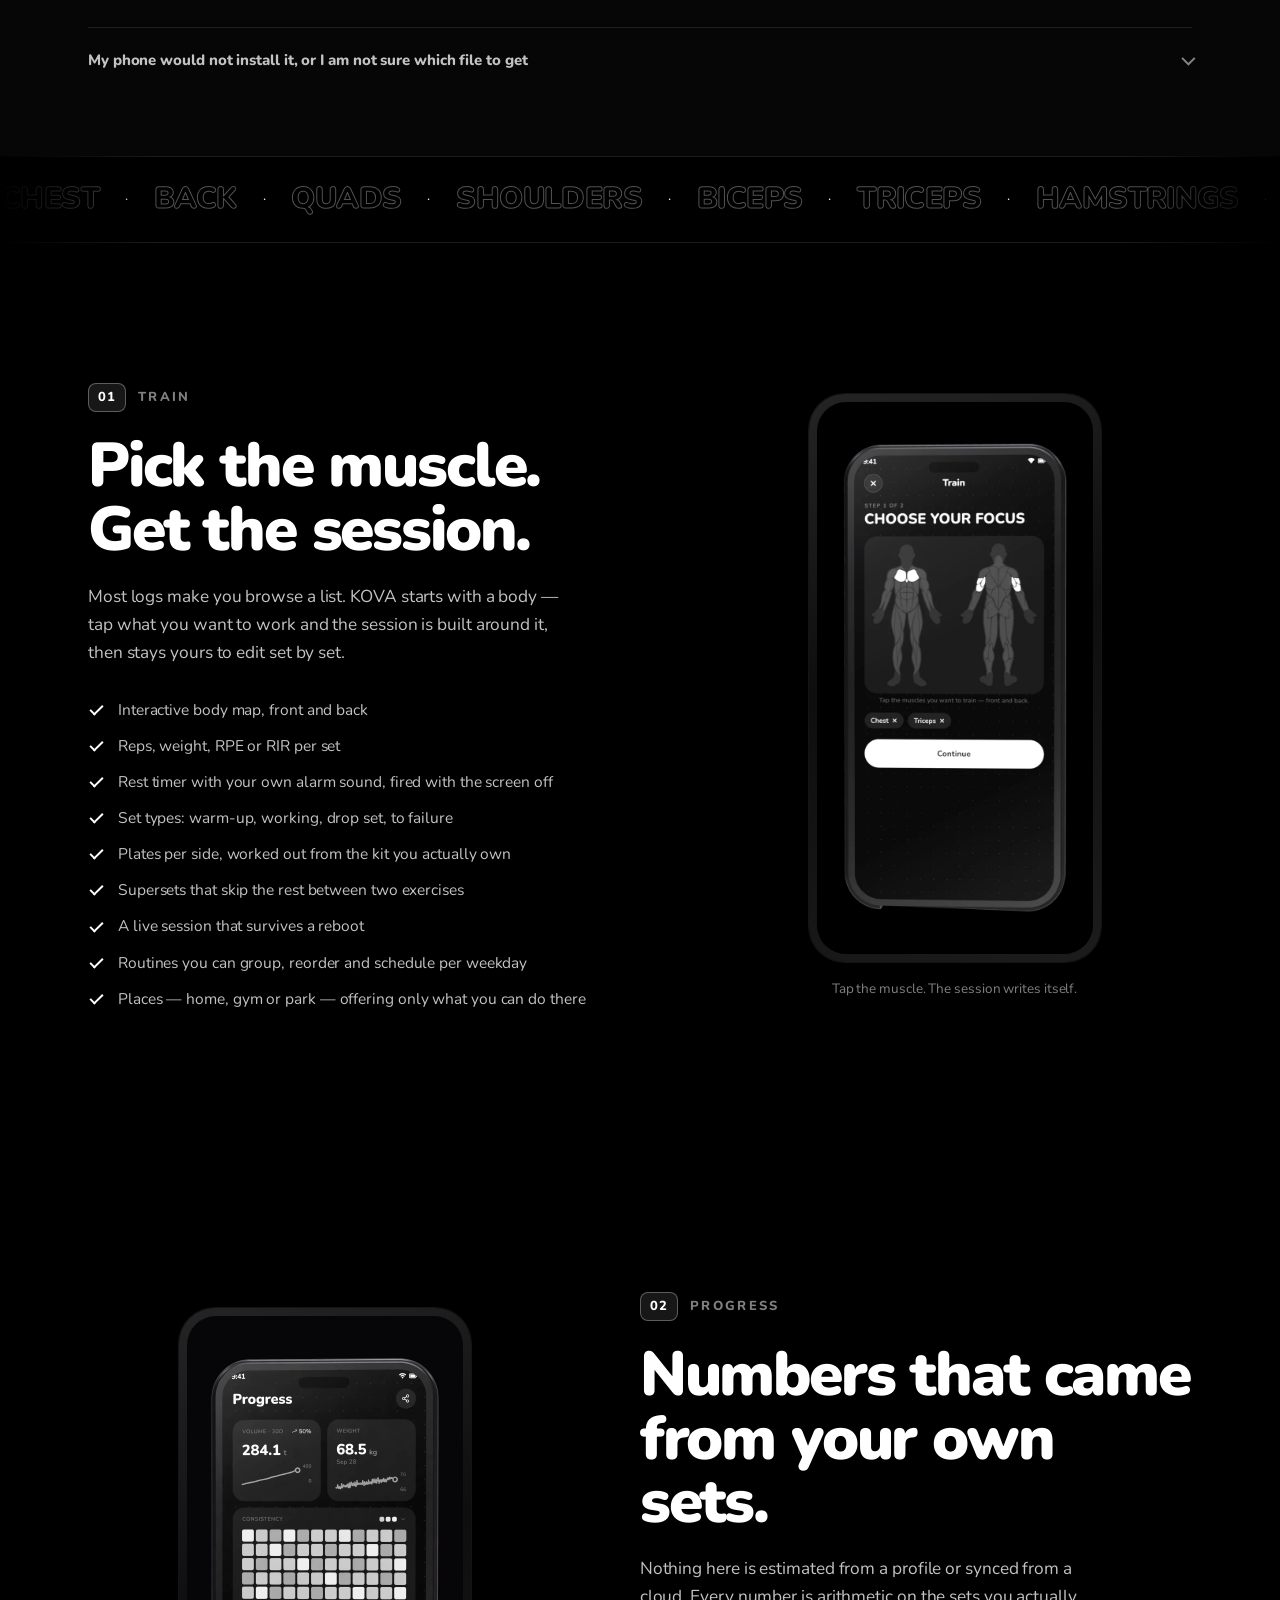
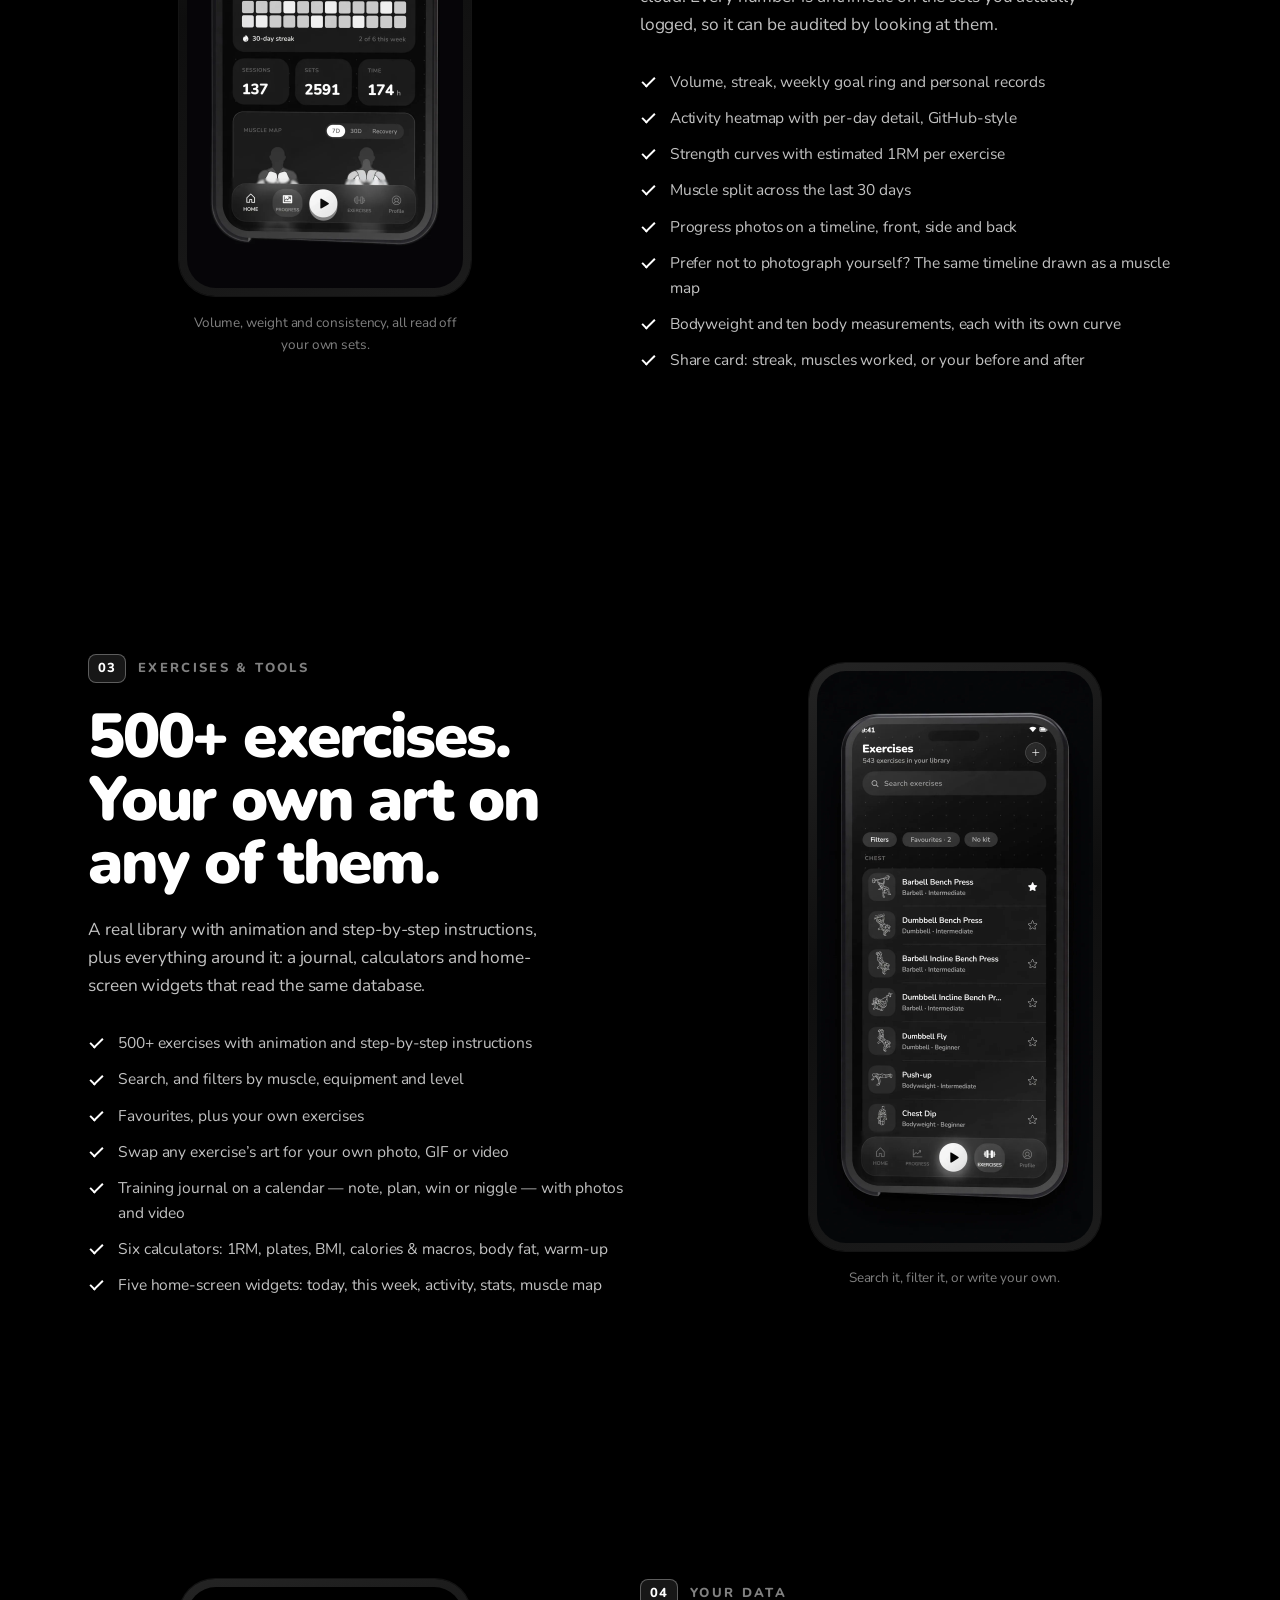
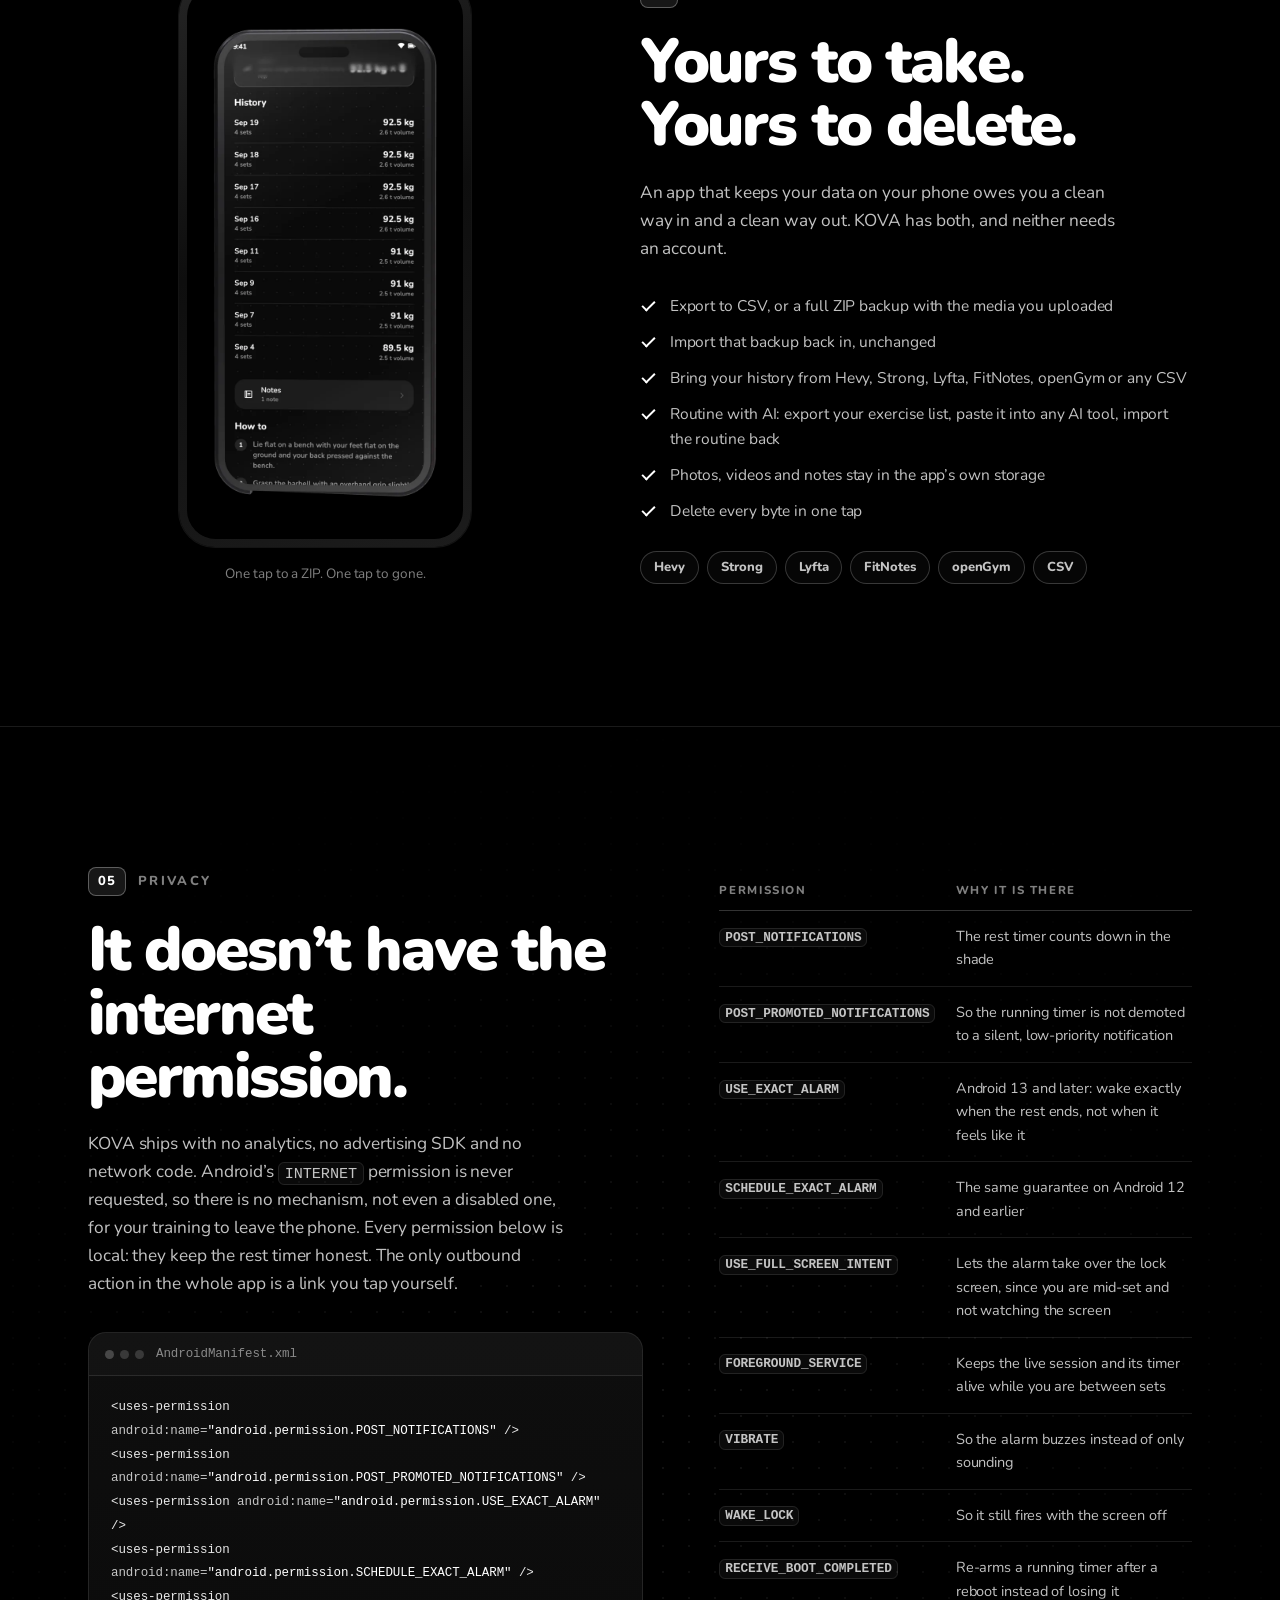
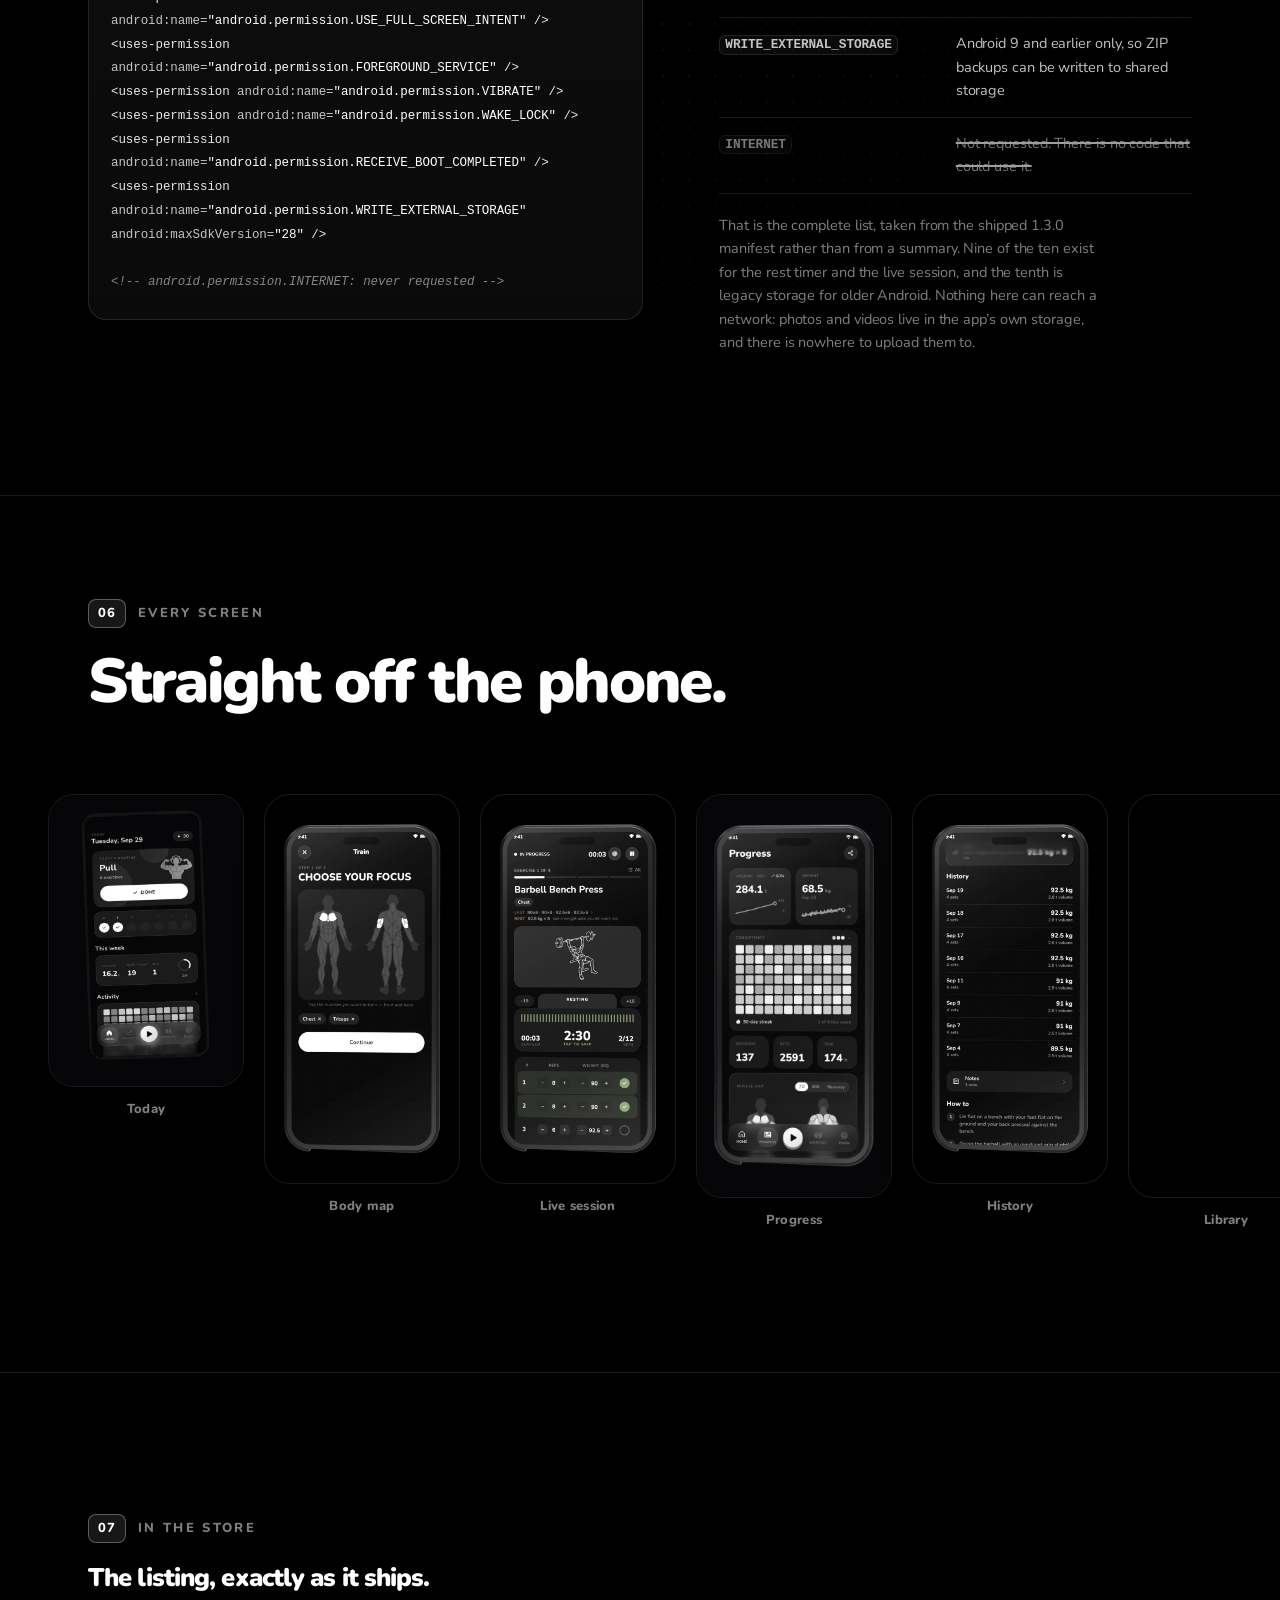
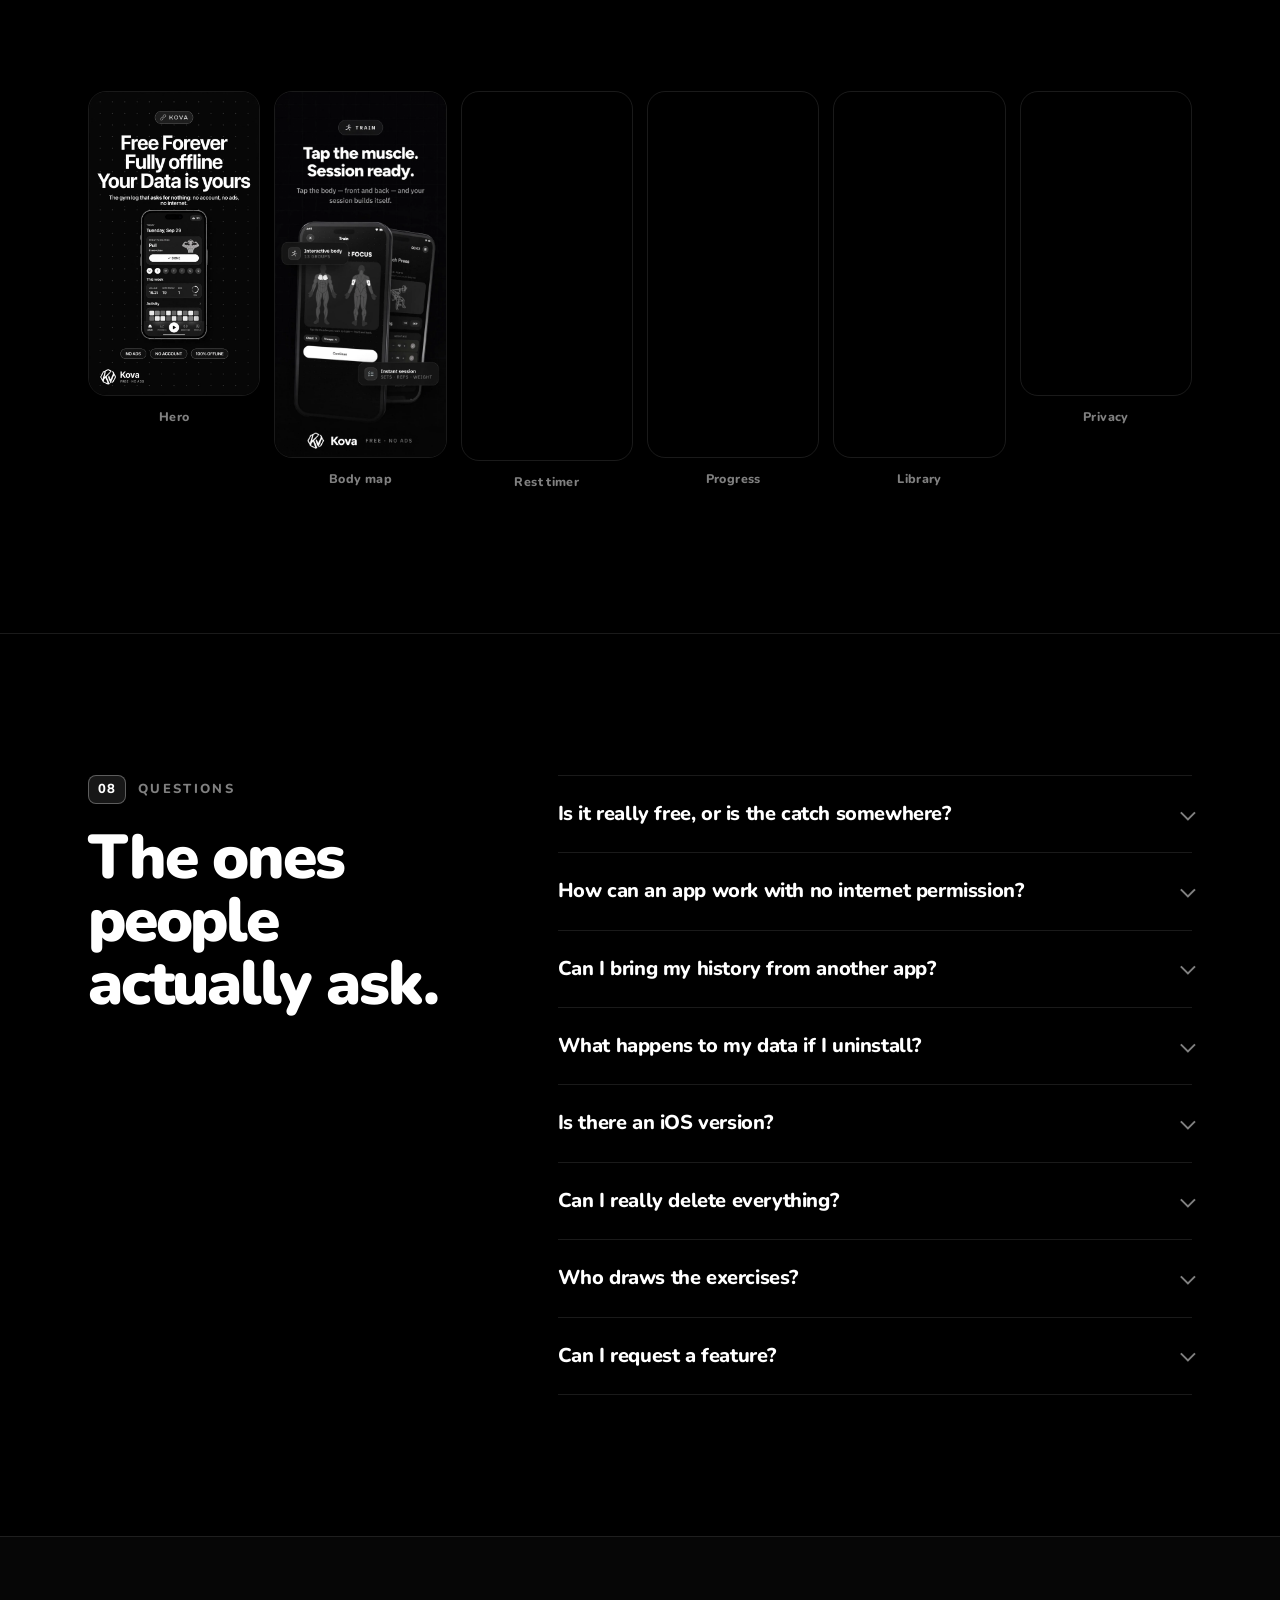
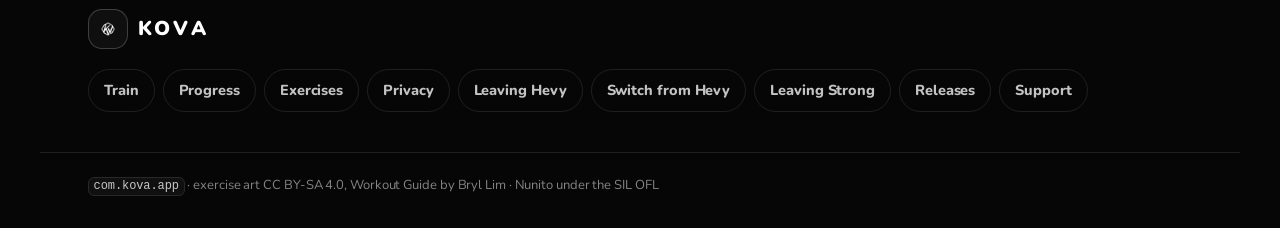
==== commit e1c30b30: "Make the download path work for people who are not into APKs Every "Get KOVA" button pointed at the " ====
--- a/index.html
+++ b/index.html
@@ -48,8 +48,8 @@
       "operatingSystem": "Android",
       "softwareRequirements": "Android 7.0 (Nougat) or later",
       "description": "KOVA is a free, offline strength log for Android. Pick your focus on an interactive body map, log reps and weight set by set, and read progress built from your own sets. No account, no ads, no subscription and no INTERNET permission.",
-      "softwareVersion": "1.3.0",
-      "downloadUrl": "https://github.com/ravvdevv/kova-app/releases",
+      "softwareVersion": "1.4.0",
+      "downloadUrl": "https://github.com/ravvdevv/kova-app/releases/latest/download/KOVA-arm64-v8a.apk",
       "image": "https://www.kova-app.site/assets/banner.webp",
       "screenshot": [
         "https://www.kova-app.site/assets/screens/01-home.webp",
@@ -167,7 +167,7 @@
     </nav>
 
     <div class="nav__actions">
-      <a class="btn btn--solid btn--sm" href="https://github.com/ravvdevv/kova-app/releases" target="_blank" rel="noopener noreferrer">Get KOVA</a>
+      <a class="btn btn--solid btn--sm" href="https://github.com/ravvdevv/kova-app/releases/latest/download/KOVA-arm64-v8a.apk" download>Get KOVA</a>
     </div>
   </div>
 </header>
@@ -195,8 +195,8 @@
       <p class="hero__tag reveal" data-d="2">Free forever &middot; 500+ exercises &middot; 16 languages</p>
 
       <div class="hero__actions reveal" data-d="3">
-        <a class="btn btn--solid btn--lg" href="https://github.com/ravvdevv/kova-app/releases" target="_blank" rel="noopener noreferrer">
-          Get KOVA
+        <a class="btn btn--solid btn--lg" href="https://github.com/ravvdevv/kova-app/releases/latest/download/KOVA-arm64-v8a.apk" download>
+          Download for Android
           <svg viewBox="0 0 24 24" width="18" height="18" fill="none" stroke="currentColor" stroke-width="2.2" stroke-linecap="round" stroke-linejoin="round" aria-hidden="true"><path d="M12 4v11M7 11l5 5 5-5M5 20h14"/></svg>
         </a>
         <a class="btn btn--ghost btn--lg" href="#privacy">Why it&rsquo;s offline</a>
@@ -239,6 +239,68 @@
     <li class="reveal" data-d="2"><b data-count="20">20</b><span>medals and levels</span></li>
     <li class="reveal" data-d="3"><b>0</b><span>network calls, ever</span></li>
   </ul>
+</section>
+
+<!-- ══ GET IT ══ -->
+<section class="get" id="get">
+  <div class="shell get__inner">
+    <div class="get__copy">
+      <p class="eyebrow reveal"><span>&darr;</span> Get KOVA</p>
+
+      <h2 class="get__title reveal" data-d="1">
+        One file.<br>Two taps.<br><span class="last">No account.</span>
+      </h2>
+
+      <p class="get__lead reveal" data-d="2">
+        KOVA is one app file that you install yourself, the same way you install anything
+        from outside the Play Store. Nothing to sign up for, nothing to pay, and it never
+        asks you to sign in.
+      </p>
+
+      <div class="get__actions reveal" data-d="3">
+        <a class="btn btn--solid btn--lg" href="https://github.com/ravvdevv/kova-app/releases/latest/download/KOVA-arm64-v8a.apk" download>
+          Download for Android
+          <svg viewBox="0 0 24 24" width="18" height="18" fill="none" stroke="currentColor" stroke-width="2.2" stroke-linecap="round" stroke-linejoin="round" aria-hidden="true"><path d="M12 4v11M7 11l5 5 5-5M5 20h14"/></svg>
+        </a>
+        <span class="get__fine">Version 1.4.0 &middot; Android 7.0 and newer &middot; free</span>
+      </div>
+    </div>
+
+    <ol class="get__steps reveal" data-d="2">
+      <li>
+        <b>Tap download</b>
+        <span>The file lands in your Downloads folder.</span>
+      </li>
+      <li>
+        <b>Open it</b>
+        <span>Your phone will ask if it may install apps from your browser. Say yes.</span>
+      </li>
+      <li>
+        <b>Tap install</b>
+        <span>That is the whole setup. KOVA opens, and there is no account to create.</span>
+      </li>
+    </ol>
+  </div>
+
+  <div class="shell">
+    <details class="get__more">
+      <summary>My phone would not install it, or I am not sure which file to get</summary>
+      <div class="get__opts">
+        <a href="https://github.com/ravvdevv/kova-app/releases/latest/download/KOVA-armeabi-v7a.apk">
+          Older or budget phone
+          <span>Try this if the download above is refused</span>
+        </a>
+        <a href="https://github.com/ravvdevv/kova-app/releases/latest/download/KOVA-x86_64.apk">
+          Android emulator
+          <span>Only if you are running one on a computer</span>
+        </a>
+        <a href="https://github.com/ravvdevv/kova-app/releases">
+          Every version, with release notes
+          <span>For anyone who likes to read the changes first</span>
+        </a>
+      </div>
+    </details>
+  </div>
 </section>
 
 <!-- ══ MARQUEE ══ -->
--- a/styles.css
+++ b/styles.css
@@ -472,57 +472,9 @@
   box-shadow: 0 0 0 1px rgba(255, 255, 255, .08), 0 40px 80px -40px rgba(0, 0, 0, .95);
 }
 .phone img { width: 100%; height: auto; border-radius: 29px; background: #000; }
-.phone--sm { width: min(250px, 100%); }
 
 /* ── progress panel ──────────────────────────────────────── */
-.panel {
-  width: 100%; max-width: 340px;
-  border: 1px solid var(--line);
-  border-radius: var(--r-lg);
-  background: linear-gradient(180deg, var(--ink-2), var(--ink-1));
-  padding: 20px;
-  margin-bottom: -34px;
-  position: relative; z-index: 2;
-}
-.panel__head { display: flex; align-items: center; justify-content: space-between; margin-bottom: 16px; }
-.panel__title { font-size: 12px; font-weight: 800; letter-spacing: .14em; text-transform: uppercase; color: var(--muted); }
-.panel__badge {
-  display: inline-flex; align-items: center; gap: 7px;
-  font-size: 12.5px; font-weight: 700; color: var(--fg-2);
-  border: 1px solid var(--line); border-radius: 999px; padding: 4px 11px;
-}
-.panel__badge .dot {
-  width: 7px; height: 7px; border-radius: 50%;
-  background: var(--fg); box-shadow: 0 0 10px rgba(255, 255, 255, .6);
-}
-.heat {
-  display: grid;
-  grid-template-rows: repeat(7, 1fr);
-  grid-auto-flow: column;
-  grid-auto-columns: 1fr;
-  gap: 4px;
-}
-.heat i {
-  aspect-ratio: 1; border-radius: 3px;
-  background: rgba(255, 255, 255, .05);
-  transform: scale(.4); opacity: 0;
-}
-.heat.is-live i {
-  animation: pop .34s var(--ease) forwards;
-  animation-delay: calc(var(--i, 0) * 7ms);
-}
-@keyframes pop { to { transform: none; opacity: 1; } }
-.heat i[data-l="1"] { background: rgba(255, 255, 255, .18); }
-.heat i[data-l="2"] { background: rgba(255, 255, 255, .38); }
-.heat i[data-l="3"] { background: rgba(255, 255, 255, .62); }
-.heat i[data-l="4"] { background: var(--fg); box-shadow: 0 0 10px rgba(255, 255, 255, .22); }
-.panel__foot {
-  display: flex; justify-content: space-between; gap: 10px;
-  margin-top: 18px; padding-top: 15px;
-  border-top: 1px solid var(--line);
-  font-size: 12.5px; color: var(--muted);
-}
-.panel__foot b { color: var(--fg); font-weight: 800; font-variant-numeric: tabular-nums; }
+/* ── progress panel ──────────────────────────────────────── */
 
 /* ── privacy ─────────────────────────────────────────────── */
 .privacy { position: relative; padding: clamp(80px, 11vw, 150px) 0; border-top: 1px solid var(--line); }
@@ -809,8 +761,12 @@
   .nav.is-stuck .nav__links { background: rgba(0, 0, 0, .93); }
   .hero { padding-top: 136px; }
   .stats { grid-template-columns: repeat(2, 1fr); }
-  .feature__shot { justify-items: start; }
-  .panel { margin-bottom: 0; }
+  /* Stack the copy above the shot, but keep a lone phone centred under it. A
+     single narrow image pinned to the left edge reads as a mistake once the
+     text above it spans the full column. The progress shot keeps its panel and
+     phone centred as a pair. */
+  .feature__shot { justify-items: center; }
+  .feature__shot figcaption { justify-self: center; }
 }
 
 @media (max-width: 560px) {
@@ -848,10 +804,132 @@
     transition-duration: .001ms !important;
   }
   .js .reveal { opacity: 1; transform: none; }
-  .heat i { transform: none; opacity: 1; }
 }
 
 @media print {
   .nav, .progress, .rail, .marquee { display: none; }
   body { background: #fff; color: #000; }
 }
+
+/* ══ GET IT ══
+   The download band. Plain language on purpose: the person reading this is
+   standing in a gym with one hand on a phone, not shopping for an APK. The
+   primary button points straight at the file via releases/latest/download, so
+   it never needs editing when the version changes. */
+
+.get {
+  position: relative;
+  padding: clamp(56px, 7vw, 96px) 0 clamp(40px, 5vw, 64px);
+  border-top: 1px solid var(--line);
+  background: var(--ink-1);
+}
+.get__inner {
+  display: grid;
+  grid-template-columns: minmax(0, 1.05fr) minmax(0, .95fr);
+  gap: clamp(32px, 5vw, 72px);
+  align-items: start;
+}
+.get__title {
+  font-weight: 900;
+  font-size: clamp(32px, 3.6vw, 52px);
+  line-height: 1.02;
+  letter-spacing: -.035em;
+}
+.get__title .last { color: var(--muted); }
+.get__lead {
+  margin-top: 20px;
+  max-width: 46ch;
+  font-size: clamp(16px, 1.35vw, 18px);
+  line-height: 1.55;
+  color: var(--fg-2);
+}
+.get__actions {
+  margin-top: 30px;
+  display: flex;
+  flex-wrap: wrap;
+  align-items: center;
+  gap: 14px 20px;
+}
+.get__fine {
+  font-size: 13px;
+  font-weight: 700;
+  letter-spacing: .04em;
+  color: var(--muted);
+}
+
+.get__steps {
+  list-style: none;
+  margin: 0;
+  padding: 0;
+  counter-reset: step;
+  display: grid;
+  gap: 2px;
+  background: var(--line);
+  border: 1px solid var(--line);
+  border-radius: var(--r-md);
+  overflow: hidden;
+}
+.get__steps li {
+  counter-increment: step;
+  background: var(--ink-2);
+  padding: 20px 22px 20px 58px;
+  position: relative;
+}
+.get__steps li::before {
+  content: counter(step);
+  position: absolute;
+  left: 20px; top: 20px;
+  width: 24px; height: 24px;
+  display: grid; place-items: center;
+  border: 1px solid var(--line-2);
+  border-radius: 50%;
+  font-size: 12px; font-weight: 800;
+  color: var(--fg);
+}
+.get__steps b { display: block; font-size: 16px; font-weight: 800; letter-spacing: -.01em; }
+.get__steps span { display: block; margin-top: 4px; font-size: 14.5px; line-height: 1.5; color: var(--fg-2); }
+
+.get__more { margin-top: clamp(32px, 4vw, 48px); border-top: 1px solid var(--line); }
+.get__more summary {
+  cursor: pointer; list-style: none;
+  display: flex; align-items: center; justify-content: space-between; gap: 20px;
+  padding: 20px 0;
+  font-size: 15px; font-weight: 700;
+  color: var(--fg-2);
+  transition: color .18s;
+}
+.get__more summary::-webkit-details-marker { display: none; }
+.get__more summary::after {
+  content: '';
+  flex: 0 0 auto;
+  width: 10px; height: 10px;
+  border-right: 2px solid var(--muted); border-bottom: 2px solid var(--muted);
+  transform: rotate(45deg) translateY(-2px);
+  transition: transform .22s var(--ease), border-color .22s;
+}
+.get__more[open] summary::after { transform: rotate(-135deg) translateY(-2px); border-color: var(--fg); }
+.get__more summary:hover { color: var(--fg); }
+.get__opts {
+  display: grid;
+  grid-template-columns: repeat(auto-fit, minmax(240px, 1fr));
+  gap: 12px;
+  padding-bottom: 8px;
+}
+.get__opts a {
+  display: block;
+  padding: 16px 18px;
+  border: 1px solid var(--line);
+  border-radius: var(--r-sm);
+  text-decoration: none;
+  font-size: 15px; font-weight: 800;
+  transition: border-color .18s, background .18s, transform .18s var(--ease);
+}
+.get__opts a:hover { border-color: var(--inv-line); background: var(--inv-dim); transform: translateY(-1px); }
+.get__opts a span { display: block; margin-top: 4px; font-size: 13.5px; font-weight: 500; color: var(--muted); }
+
+@media (max-width: 900px) {
+  .get__inner { grid-template-columns: minmax(0, 1fr); }
+}
+@media (prefers-reduced-motion: reduce) {
+  .get__opts a:hover { transform: none; }
+}
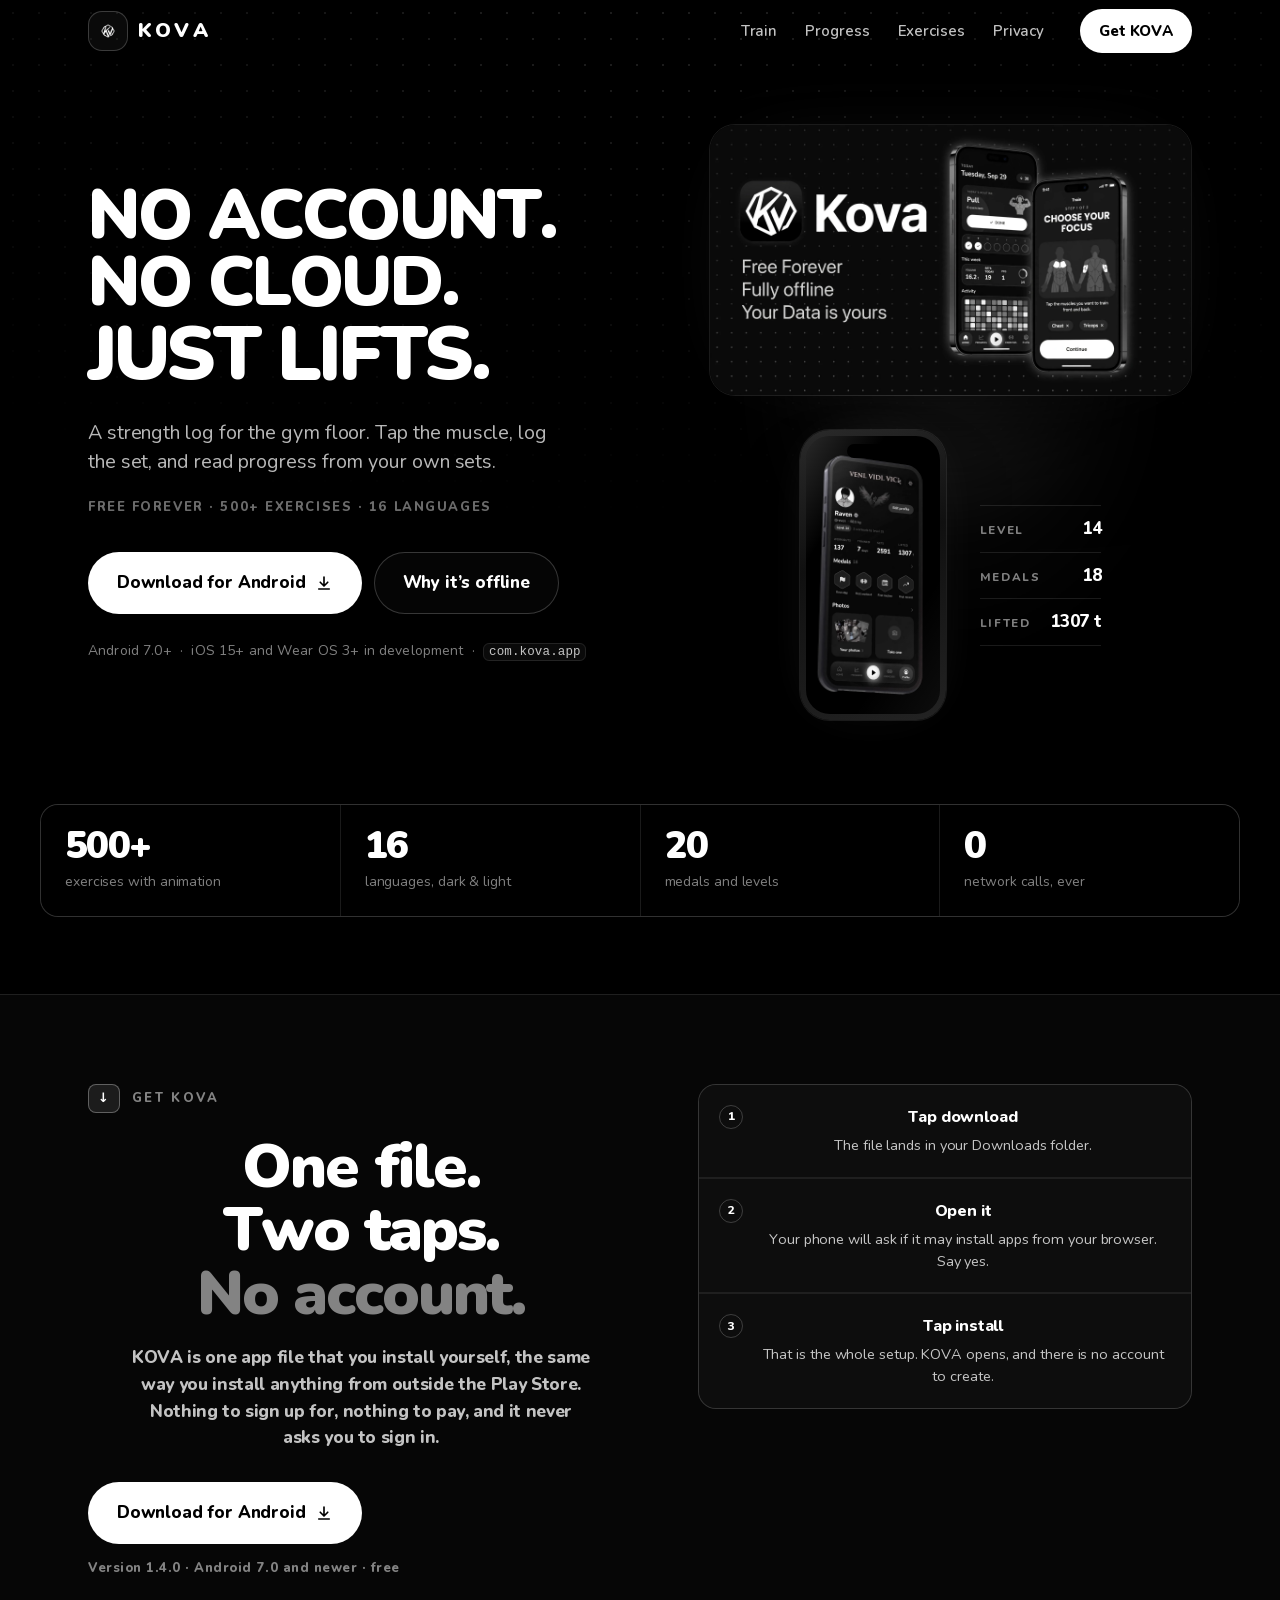
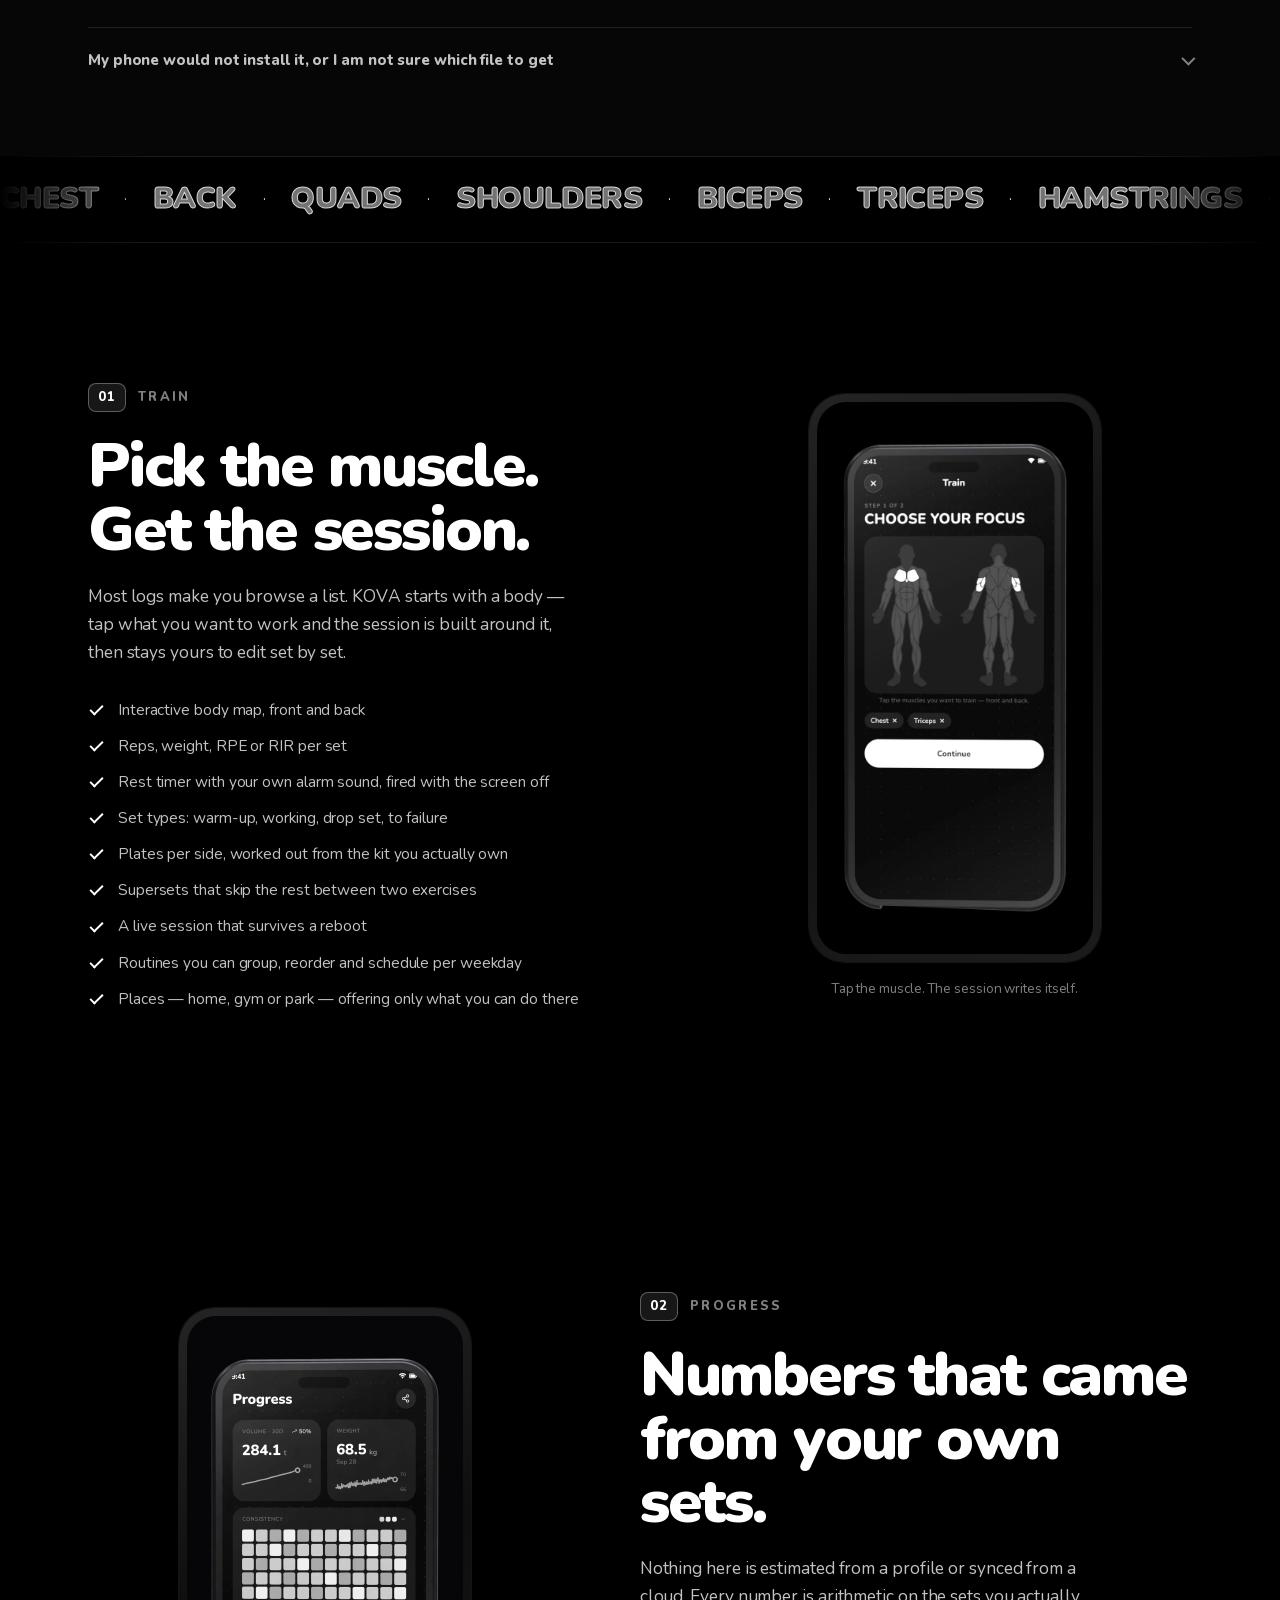
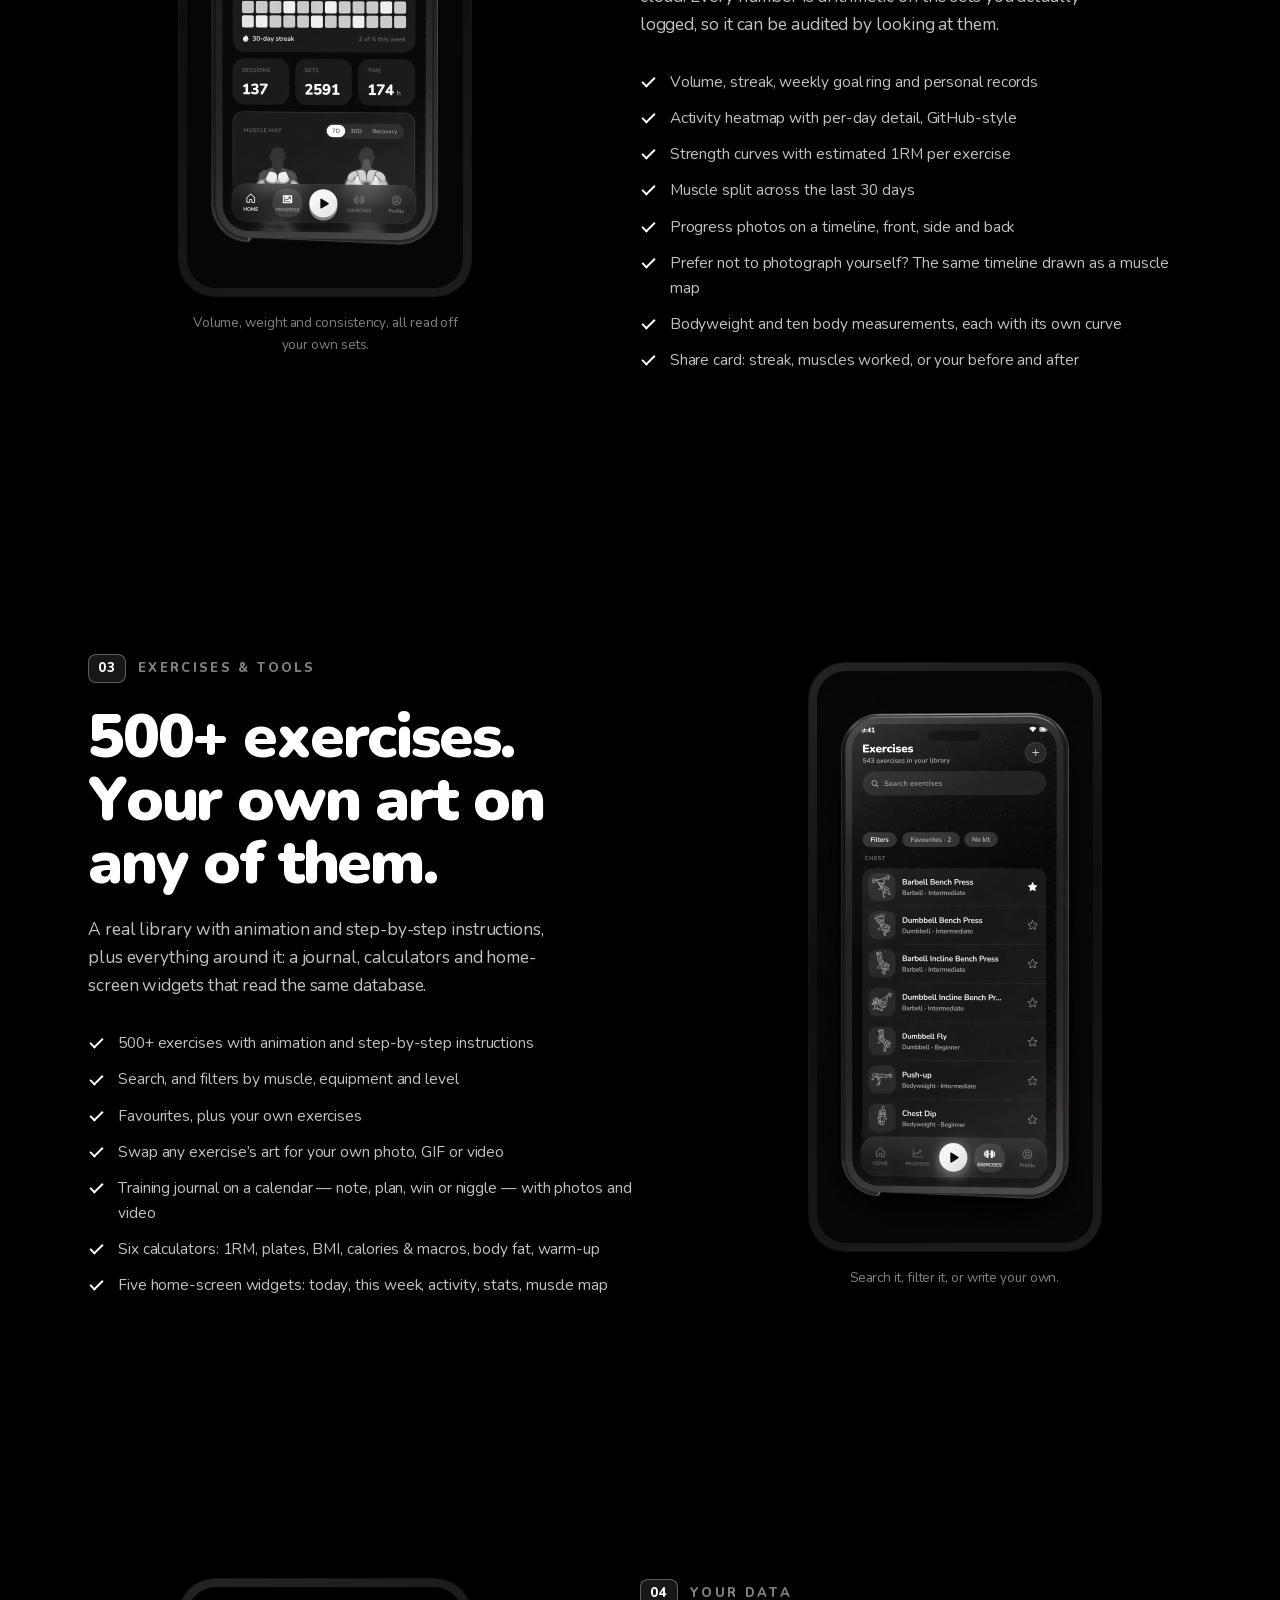
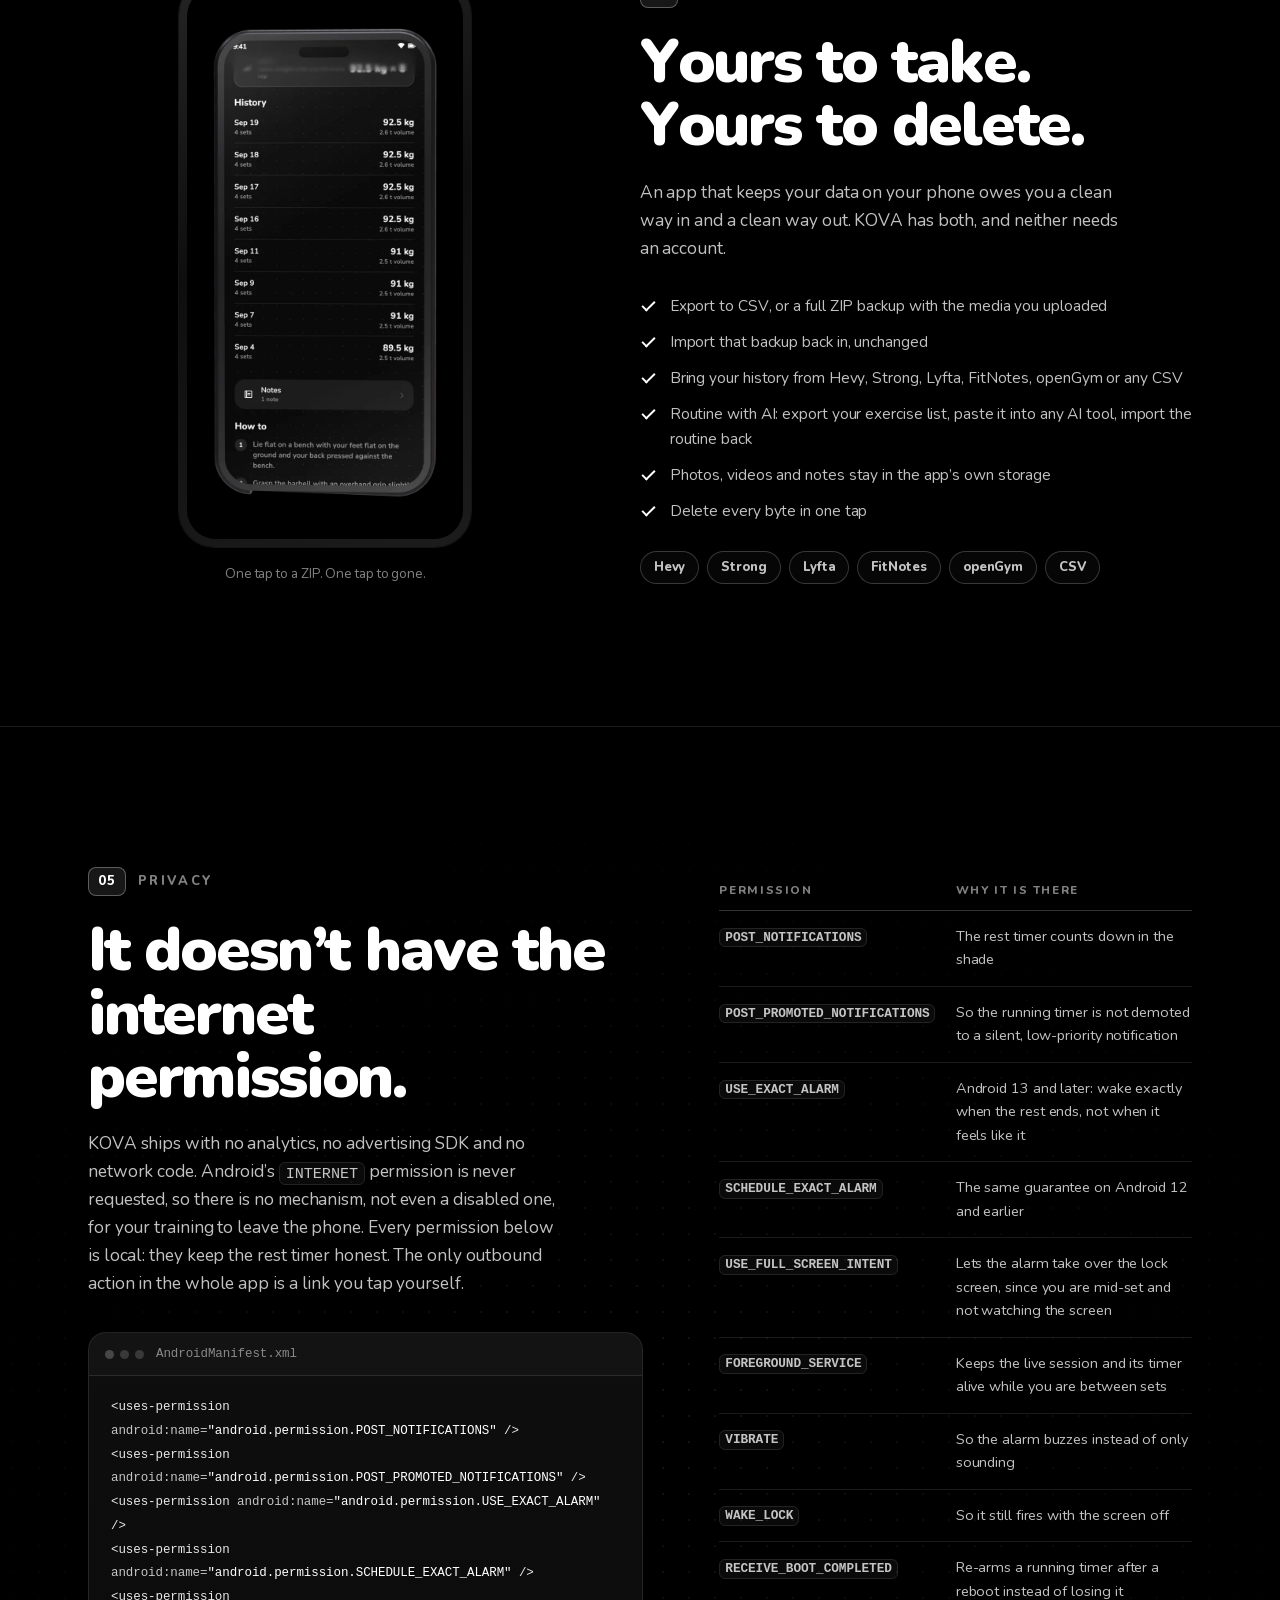
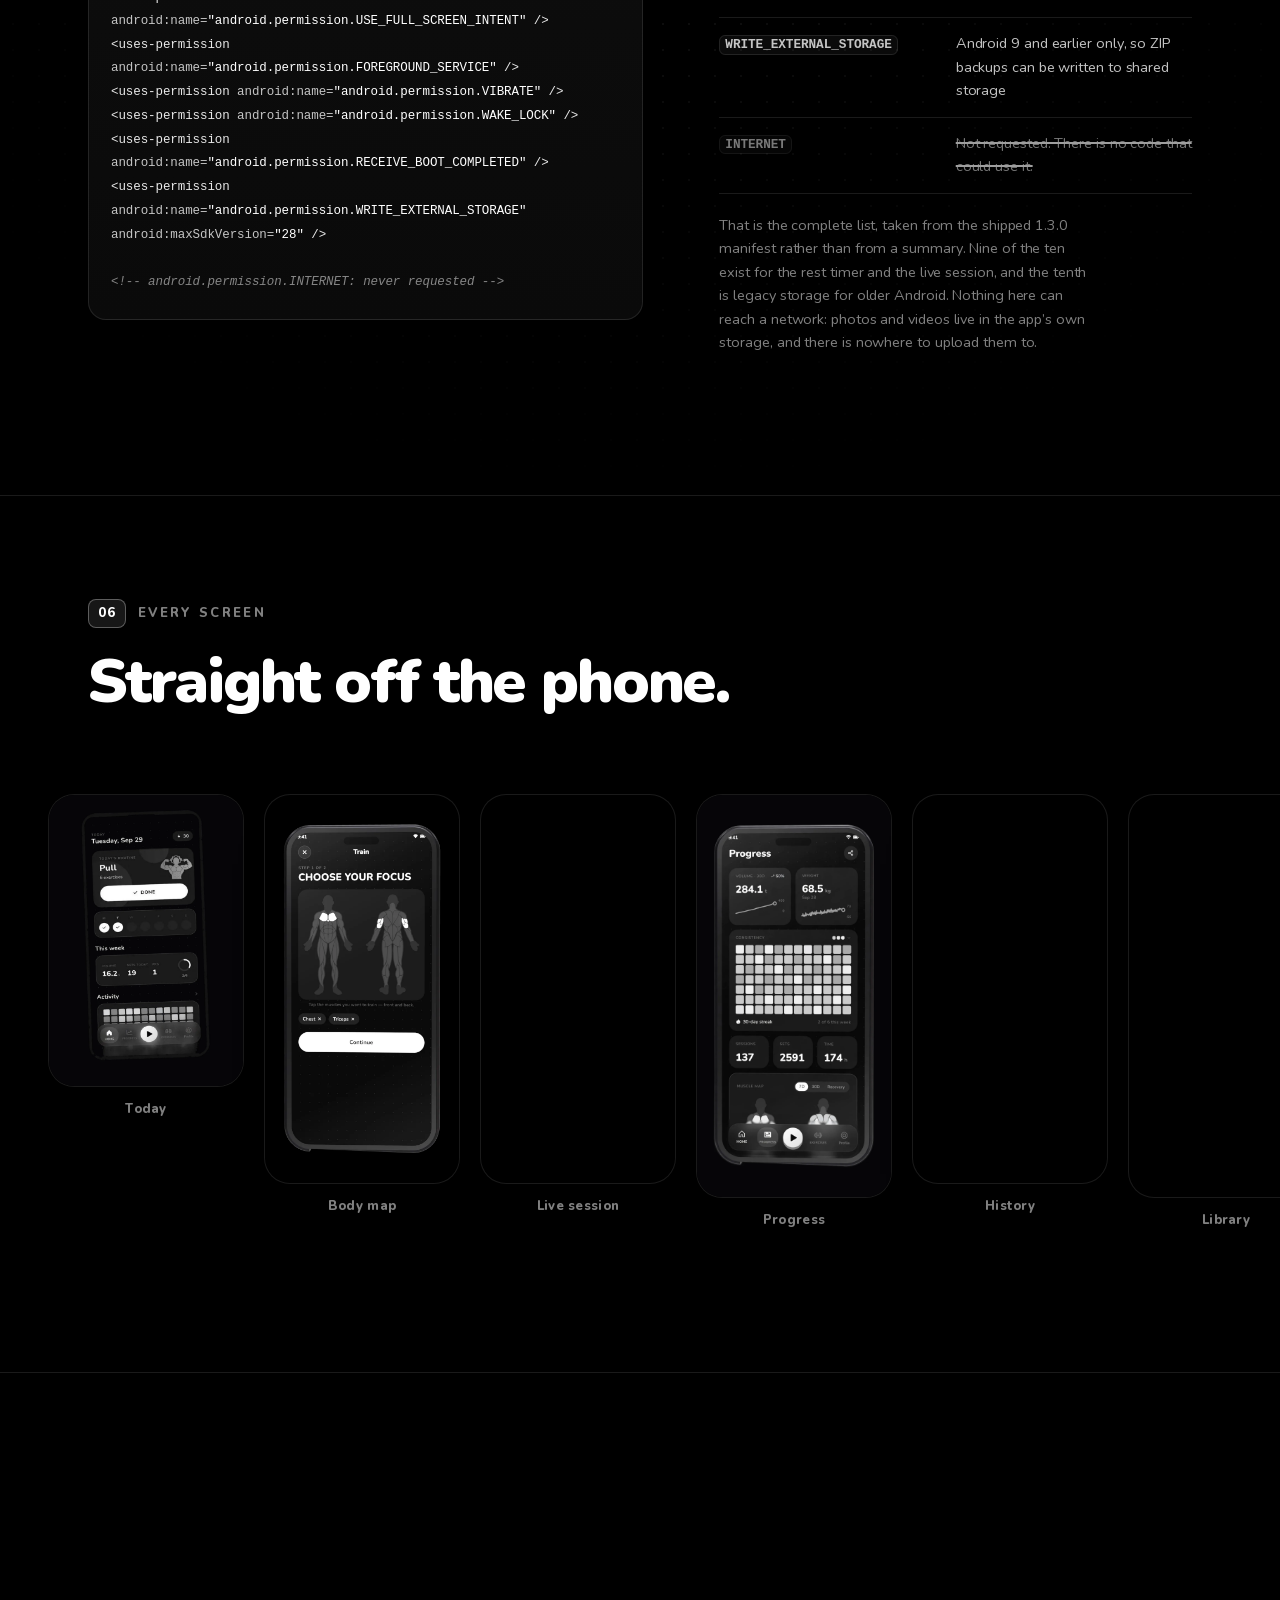
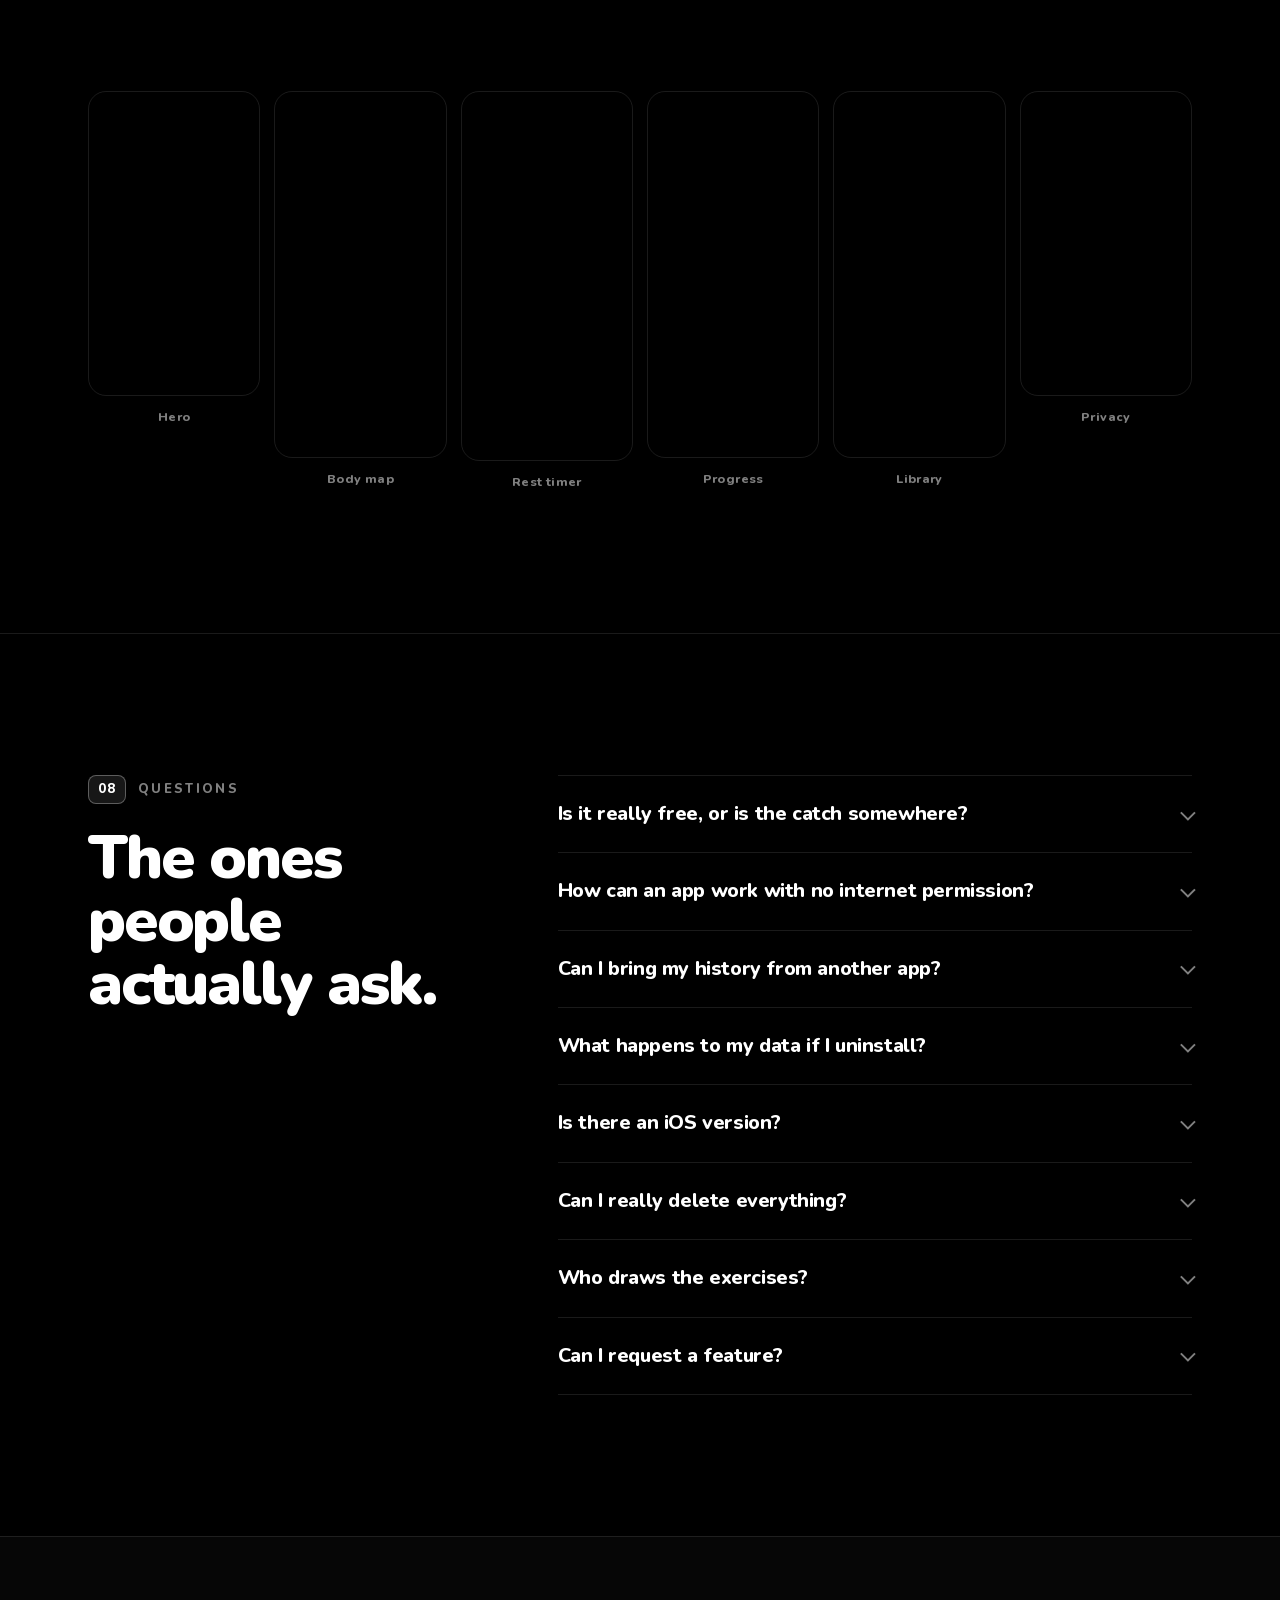
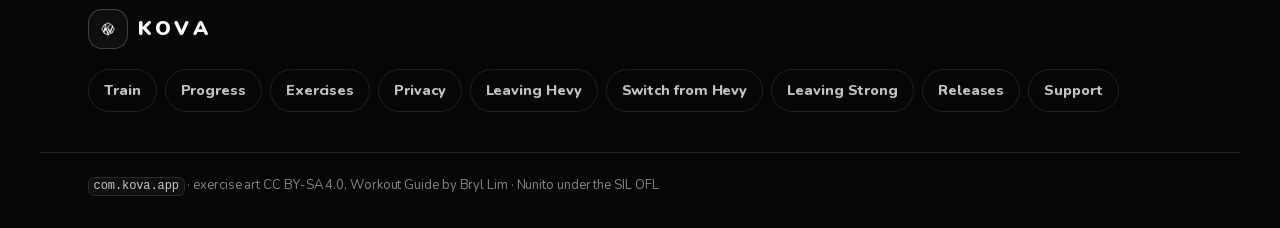
==== commit 8577e1a0: "perf(fonts): serve latin-subset woff2 instead of the full Nunito TTFs The four weights were 129 KB e" ====
--- a/index.html
+++ b/index.html
@@ -30,8 +30,10 @@
 
 <link rel="icon" href="assets/icon.png" sizes="any">
 <link rel="apple-touch-icon" href="assets/icon.png">
-<link rel="preload" href="assets/fonts/Nunito-ExtraBold.ttf" as="font" type="font/ttf" crossorigin>
-<link rel="preload" href="assets/fonts/Nunito-Regular.ttf" as="font" type="font/ttf" crossorigin>
+<link rel="preload" href="assets/fonts/subset/Nunito-Regular.woff2" as="font" type="font/woff2" crossorigin>
+<link rel="preload" href="assets/fonts/subset/Nunito-SemiBold.woff2" as="font" type="font/woff2" crossorigin>
+<link rel="preload" href="assets/fonts/subset/Nunito-ExtraBold.woff2" as="font" type="font/woff2" crossorigin>
+<link rel="preload" href="assets/fonts/subset/Nunito-Black.woff2" as="font" type="font/woff2" crossorigin>
 <link rel="stylesheet" href="styles.css">
 <script>document.documentElement.className = document.documentElement.className.replace('no-js', 'js');</script>
 
--- a/styles.css
+++ b/styles.css
@@ -7,24 +7,26 @@
    Nunito, because the app is Nunito.
    ═══════════════════════════════════════════════════════════ */
 
+/* Latin-subset woff2. The full Nunito TTFs are 129 KB per weight and all four
+   land on the critical path; these are 10 KB each. */
 @font-face {
   font-family: 'Nunito';
-  src: url('assets/fonts/Nunito-Regular.ttf') format('truetype');
+  src: url('assets/fonts/subset/Nunito-Regular.woff2') format('woff2');
   font-weight: 400; font-style: normal; font-display: swap;
 }
 @font-face {
   font-family: 'Nunito';
-  src: url('assets/fonts/Nunito-SemiBold.ttf') format('truetype');
+  src: url('assets/fonts/subset/Nunito-SemiBold.woff2') format('woff2');
   font-weight: 600; font-style: normal; font-display: swap;
 }
 @font-face {
   font-family: 'Nunito';
-  src: url('assets/fonts/Nunito-ExtraBold.ttf') format('truetype');
+  src: url('assets/fonts/subset/Nunito-ExtraBold.woff2') format('woff2');
   font-weight: 800; font-style: normal; font-display: swap;
 }
 @font-face {
   font-family: 'Nunito';
-  src: url('assets/fonts/Nunito-Black.ttf') format('truetype');
+  src: url('assets/fonts/subset/Nunito-Black.woff2') format('woff2');
   font-weight: 900; font-style: normal; font-display: swap;
 }
 
@@ -233,7 +235,7 @@
 }
 .pills { display: flex; flex-wrap: wrap; gap: 8px; margin-bottom: 26px; }
 .pills li {
-  font-size: 13px; font-weight: 700; letter-spacing: .04em;
+  font-size: 13px; font-weight: 800; letter-spacing: .04em;
   text-transform: uppercase;
   color: var(--fg-2);
   border: 1px solid var(--line-2);
@@ -387,12 +389,16 @@
   width: max-content;
   animation: slide 44s linear infinite;
 }
+/* The outlined look needs a real fill behind the stroke. `color: transparent`
+   resolves to #525252 on #000 for axe (2.69:1, under the 3:1 that large text
+   requires) and renders as invisible text in Firefox, which has no text-stroke.
+   The fill carries the contrast; the stroke stays as the edge highlight. */
 .marquee__track span {
   font-size: clamp(20px, 2.6vw, 30px);
   font-weight: 900; letter-spacing: -.02em;
   text-transform: uppercase;
-  color: transparent;
-  -webkit-text-stroke: 1px rgba(255, 255, 255, .32);
+  color: rgba(255, 255, 255, .45);
+  -webkit-text-stroke: 1px rgba(255, 255, 255, .8);
 }
 .marquee__track i { color: var(--fg); font-style: normal; font-size: 14px; }
 @keyframes slide { to { transform: translateX(-50%); } }
@@ -455,7 +461,7 @@
 }
 .chips { display: flex; flex-wrap: wrap; gap: 8px; margin-top: 28px; }
 .chips span {
-  font-size: 13px; font-weight: 700;
+  font-size: 13px; font-weight: 800;
   border: 1px solid var(--line-2); border-radius: 999px;
   padding: 5px 13px; color: var(--fg-2);
   background: rgba(255, 255, 255, .025);
@@ -546,7 +552,7 @@
 .gallery .eyebrow { margin-bottom: 22px; }
 .gallery__nav { display: flex; align-items: center; gap: 18px; }
 .gallery__hint {
-  font-size: 13px; font-weight: 700; letter-spacing: .04em;
+  font-size: 13px; font-weight: 800; letter-spacing: .04em;
   color: var(--muted); font-variant-numeric: tabular-nums;
 }
 .gallery__btns { display: flex; gap: 8px; }
@@ -591,7 +597,7 @@
 .rail__item:hover img { transform: translateY(-5px); border-color: var(--line-2); }
 .rail__item figcaption {
   margin-top: 12px; text-align: center;
-  font-size: 13px; font-weight: 700; color: var(--muted);
+  font-size: 13px; font-weight: 800; color: var(--muted);
   letter-spacing: .02em;
 }
 
@@ -624,7 +630,7 @@
 .listing__row li:hover img { transform: translateY(-5px); border-color: var(--line-2); }
 .listing__row span {
   display: block; margin-top: 11px; text-align: center;
-  font-size: 12.5px; font-weight: 700; letter-spacing: .03em; color: var(--muted);
+  font-size: 12.5px; font-weight: 800; letter-spacing: .03em; color: var(--muted);
 }
 
 /* ── get ─────────────────────────────────────────────────── */
@@ -700,7 +706,7 @@
   padding: 9px 15px;
   border: 1px solid var(--line);
   border-radius: 999px;
-  font-size: 14.5px; font-weight: 700;
+  font-size: 14.5px; font-weight: 800;
   color: var(--fg-2);
   text-decoration: none;
   transition: color .18s, border-color .18s, background .18s;
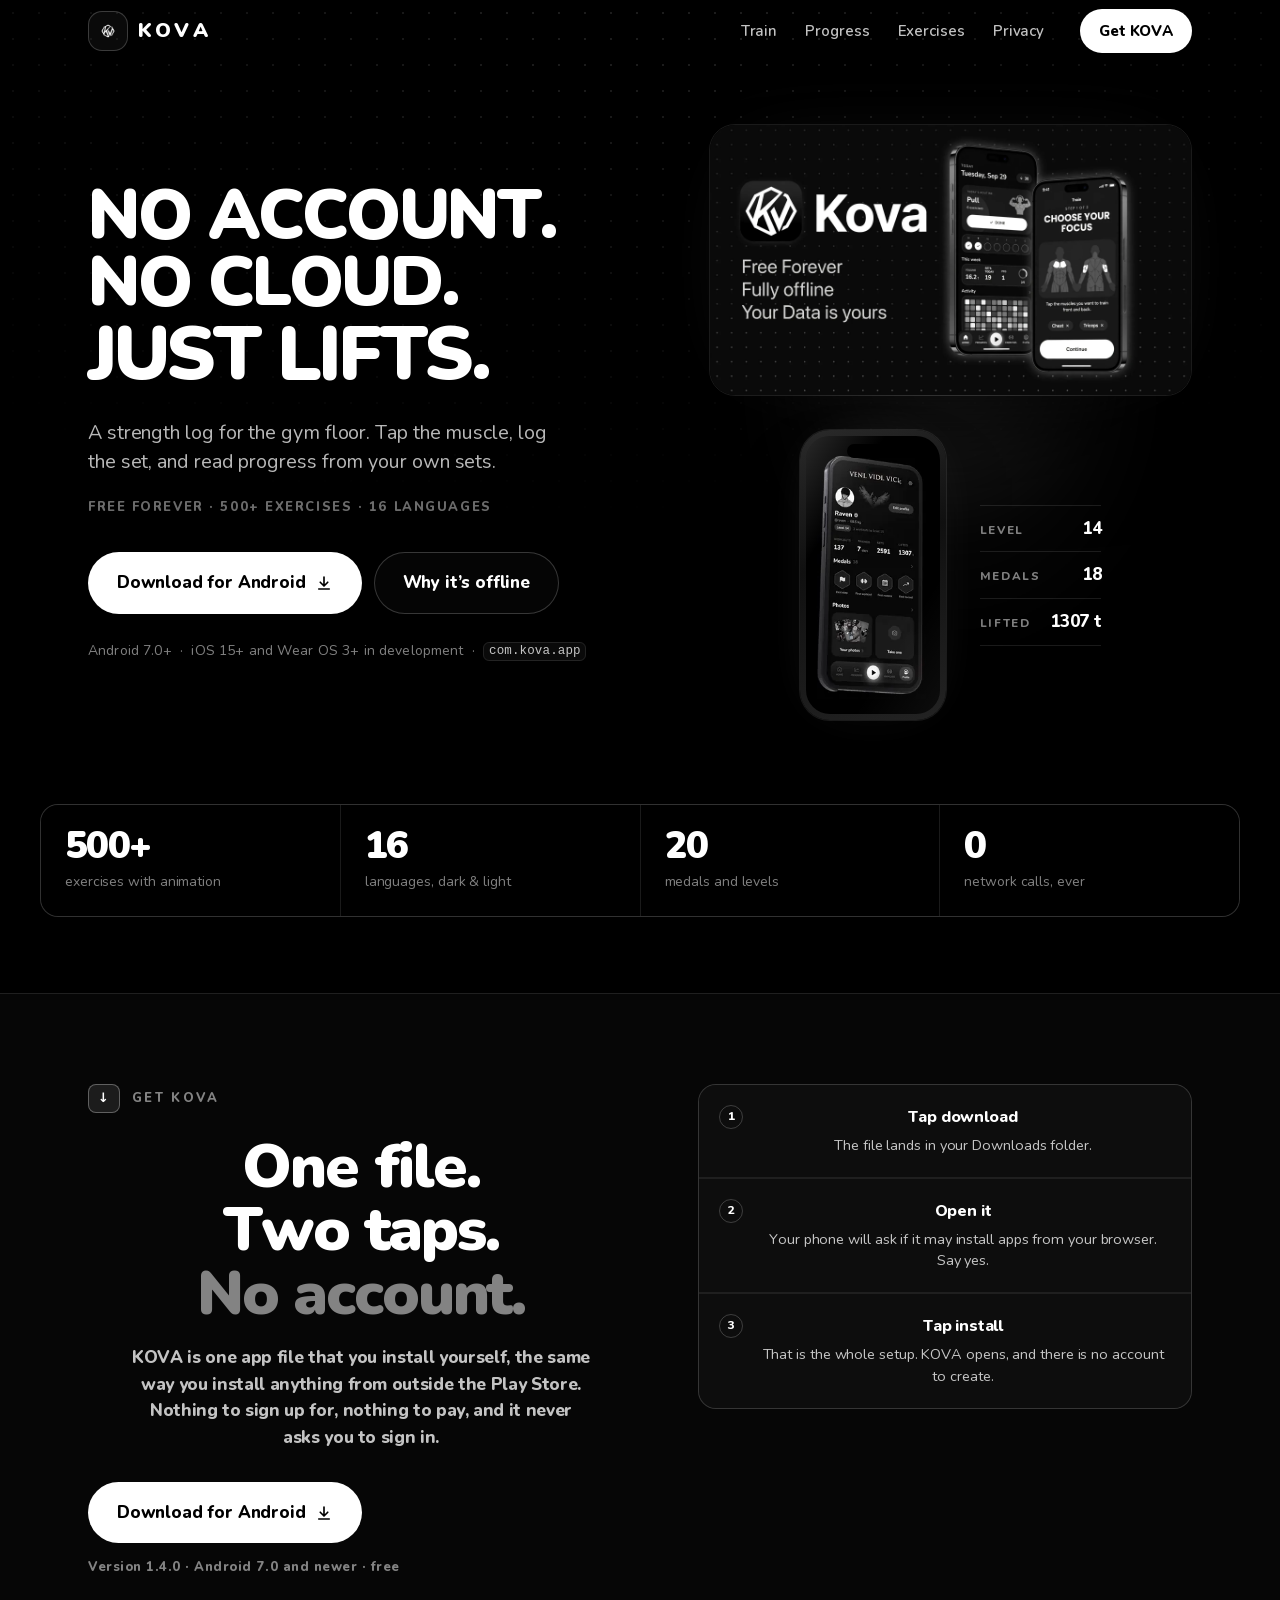
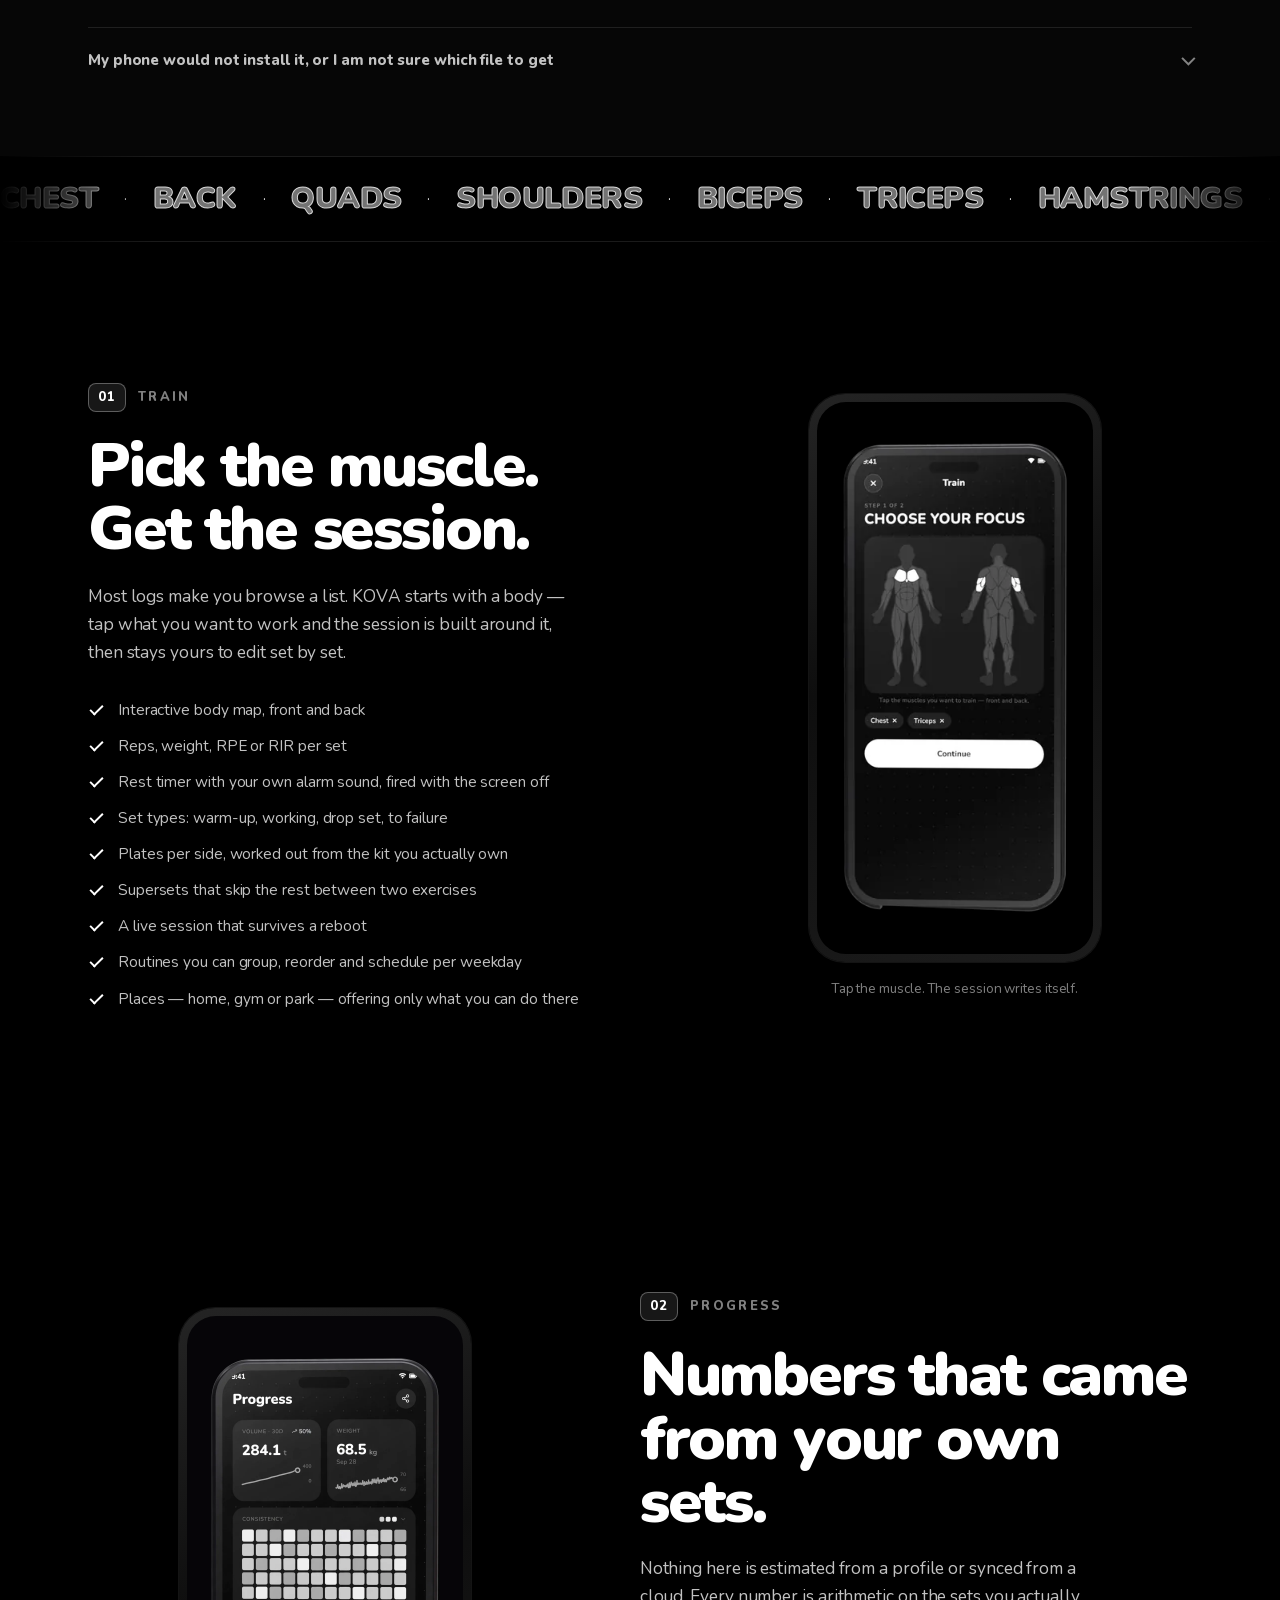
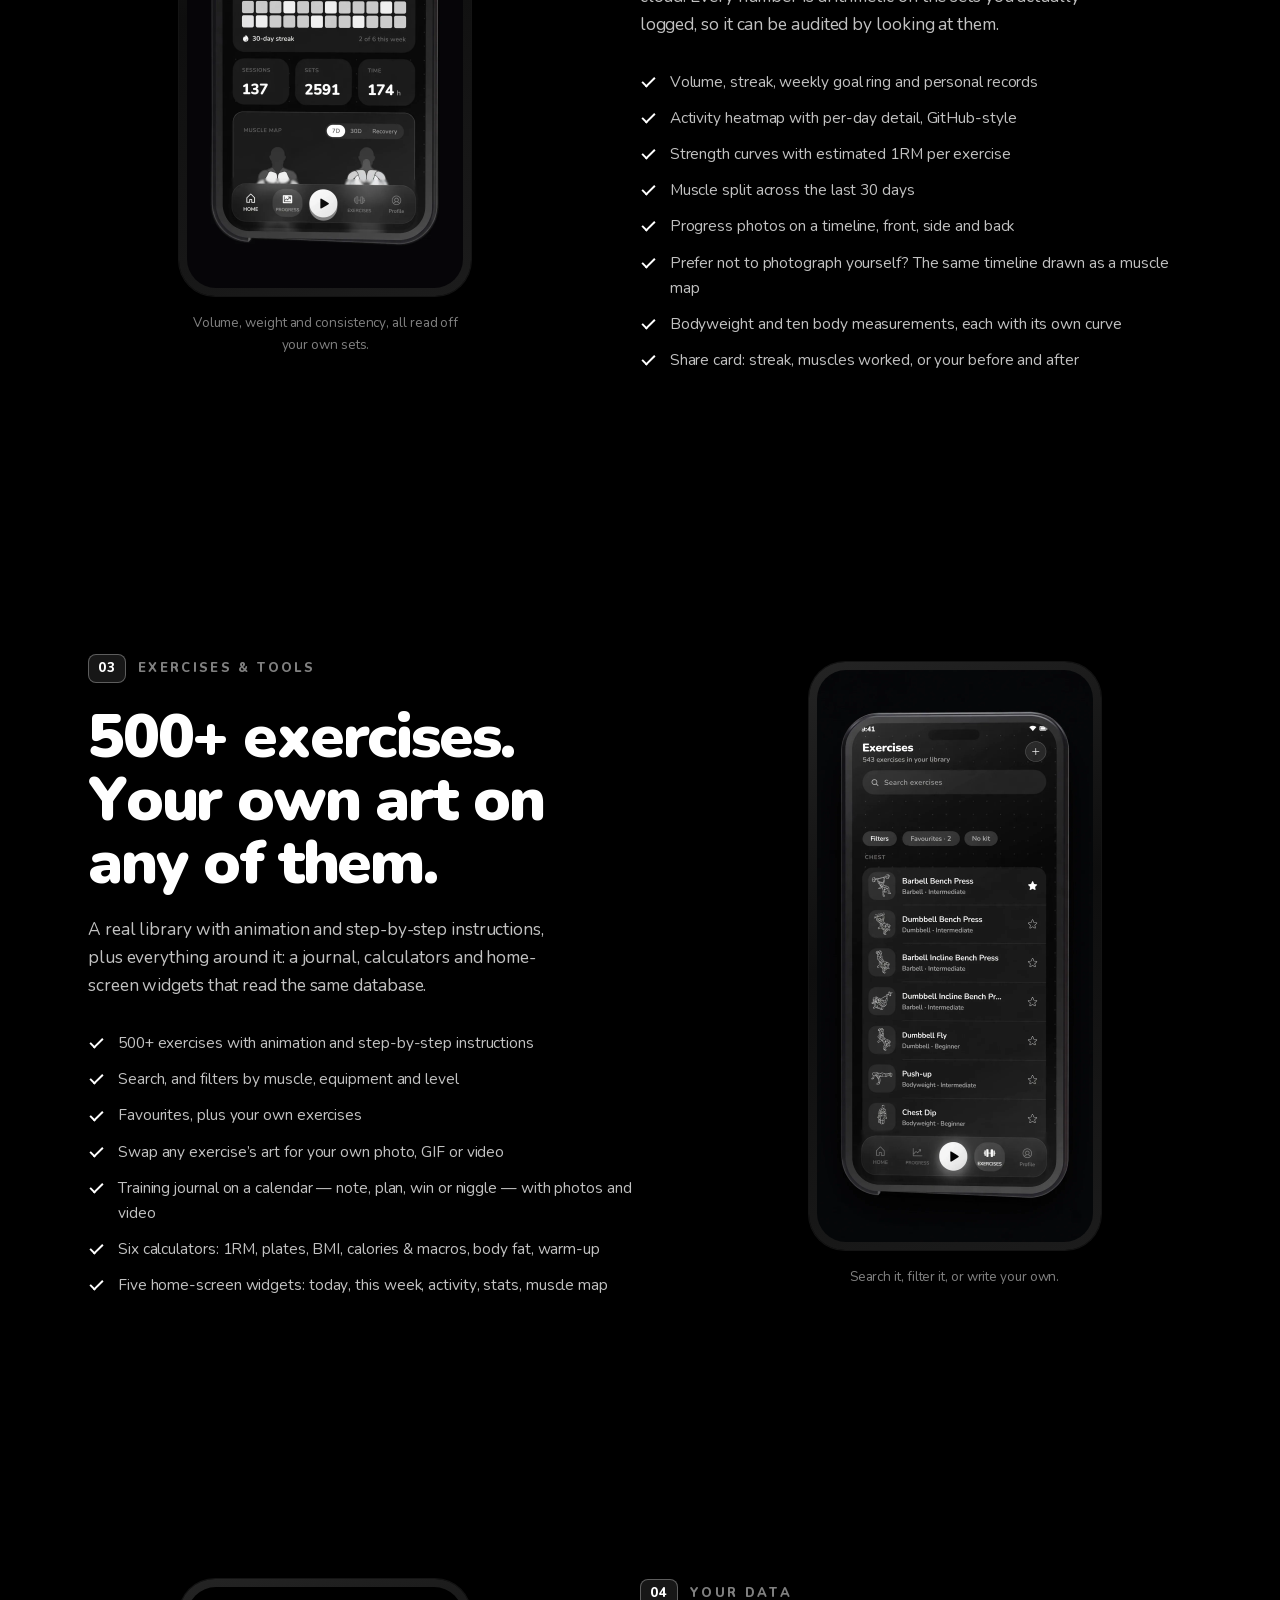
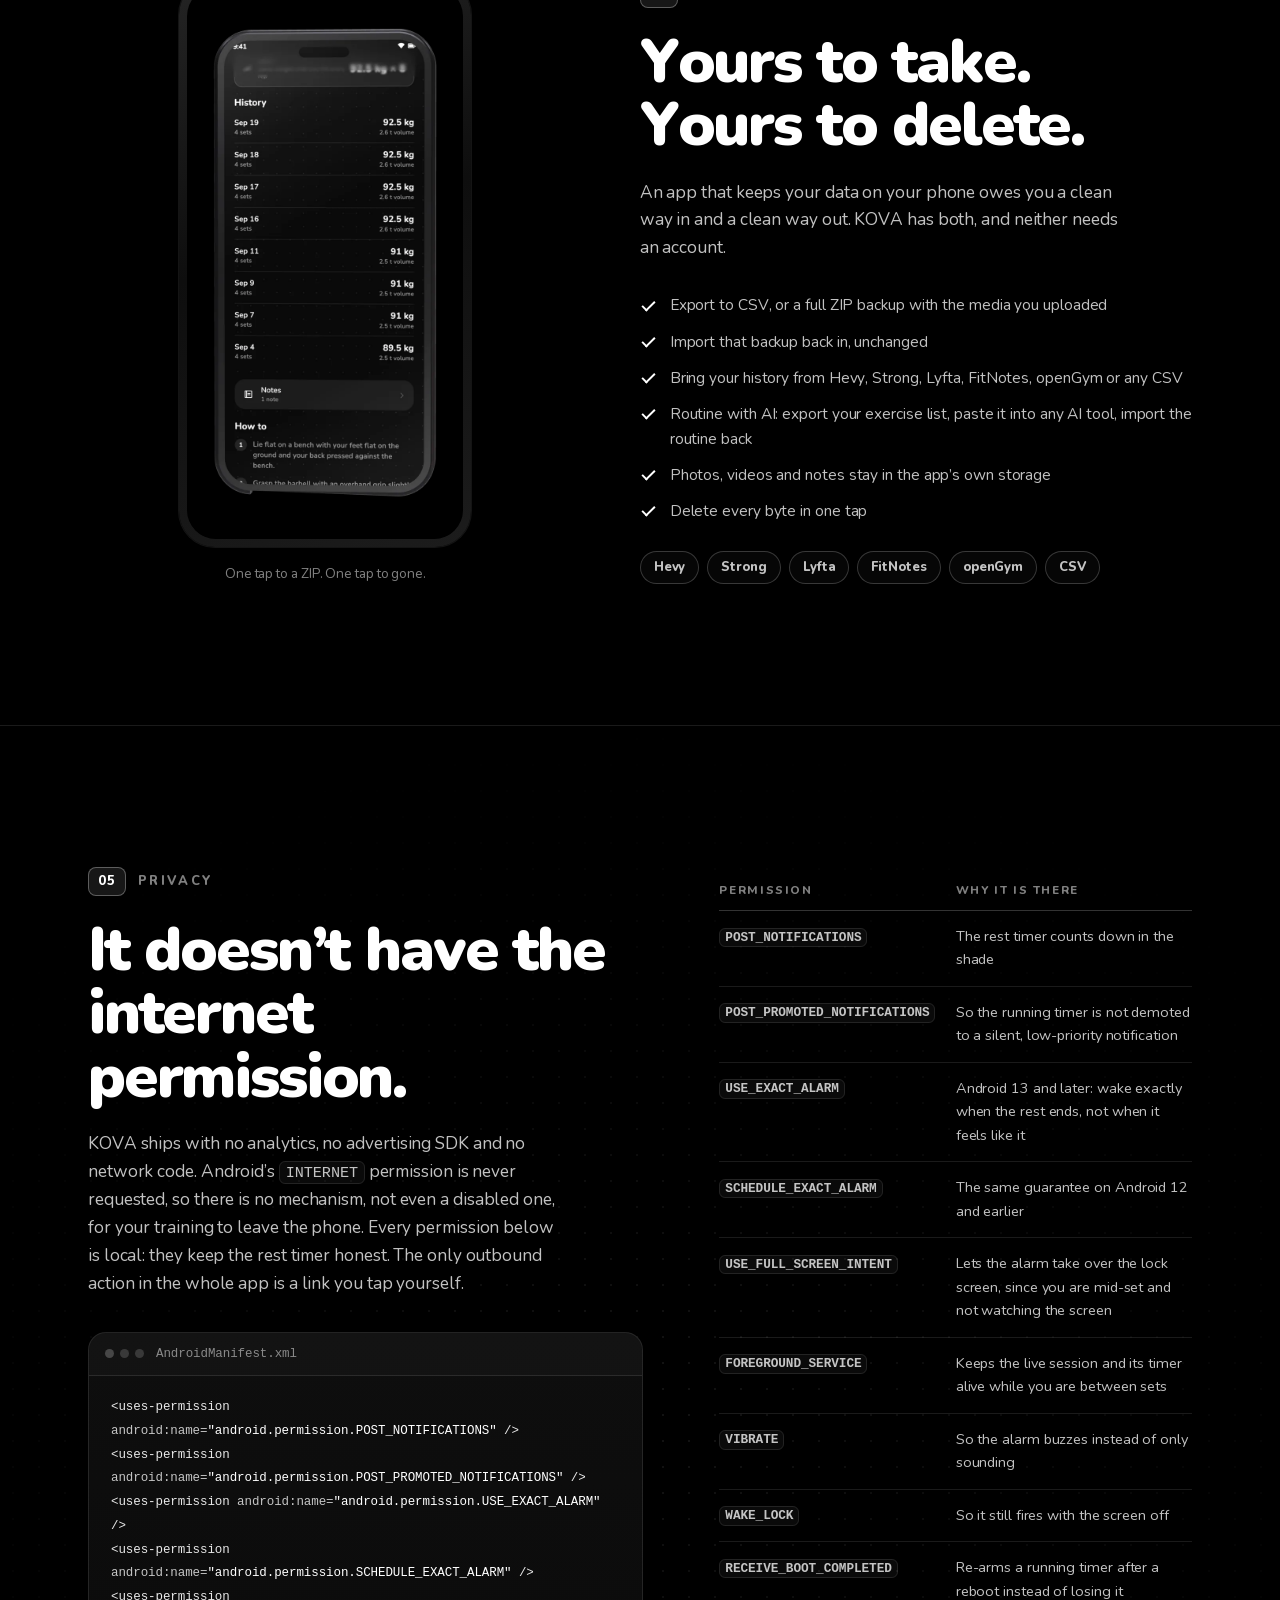
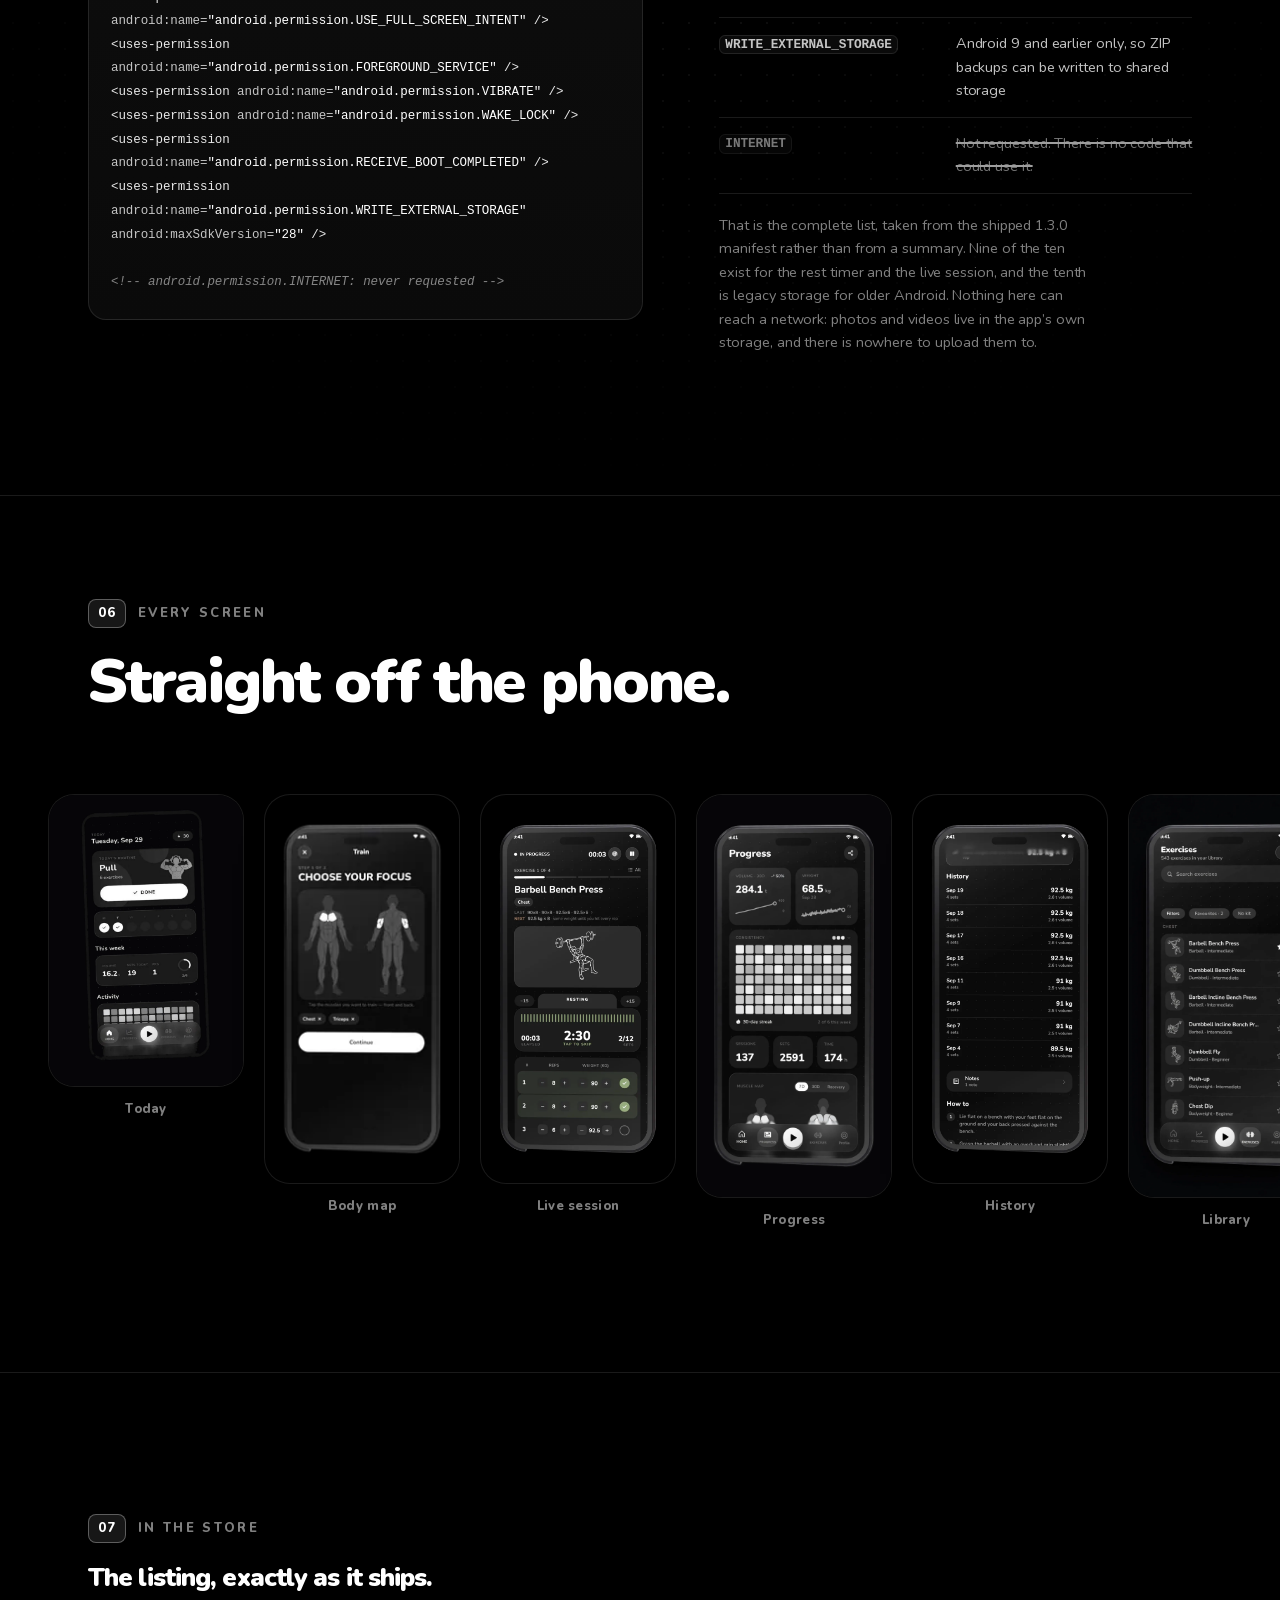
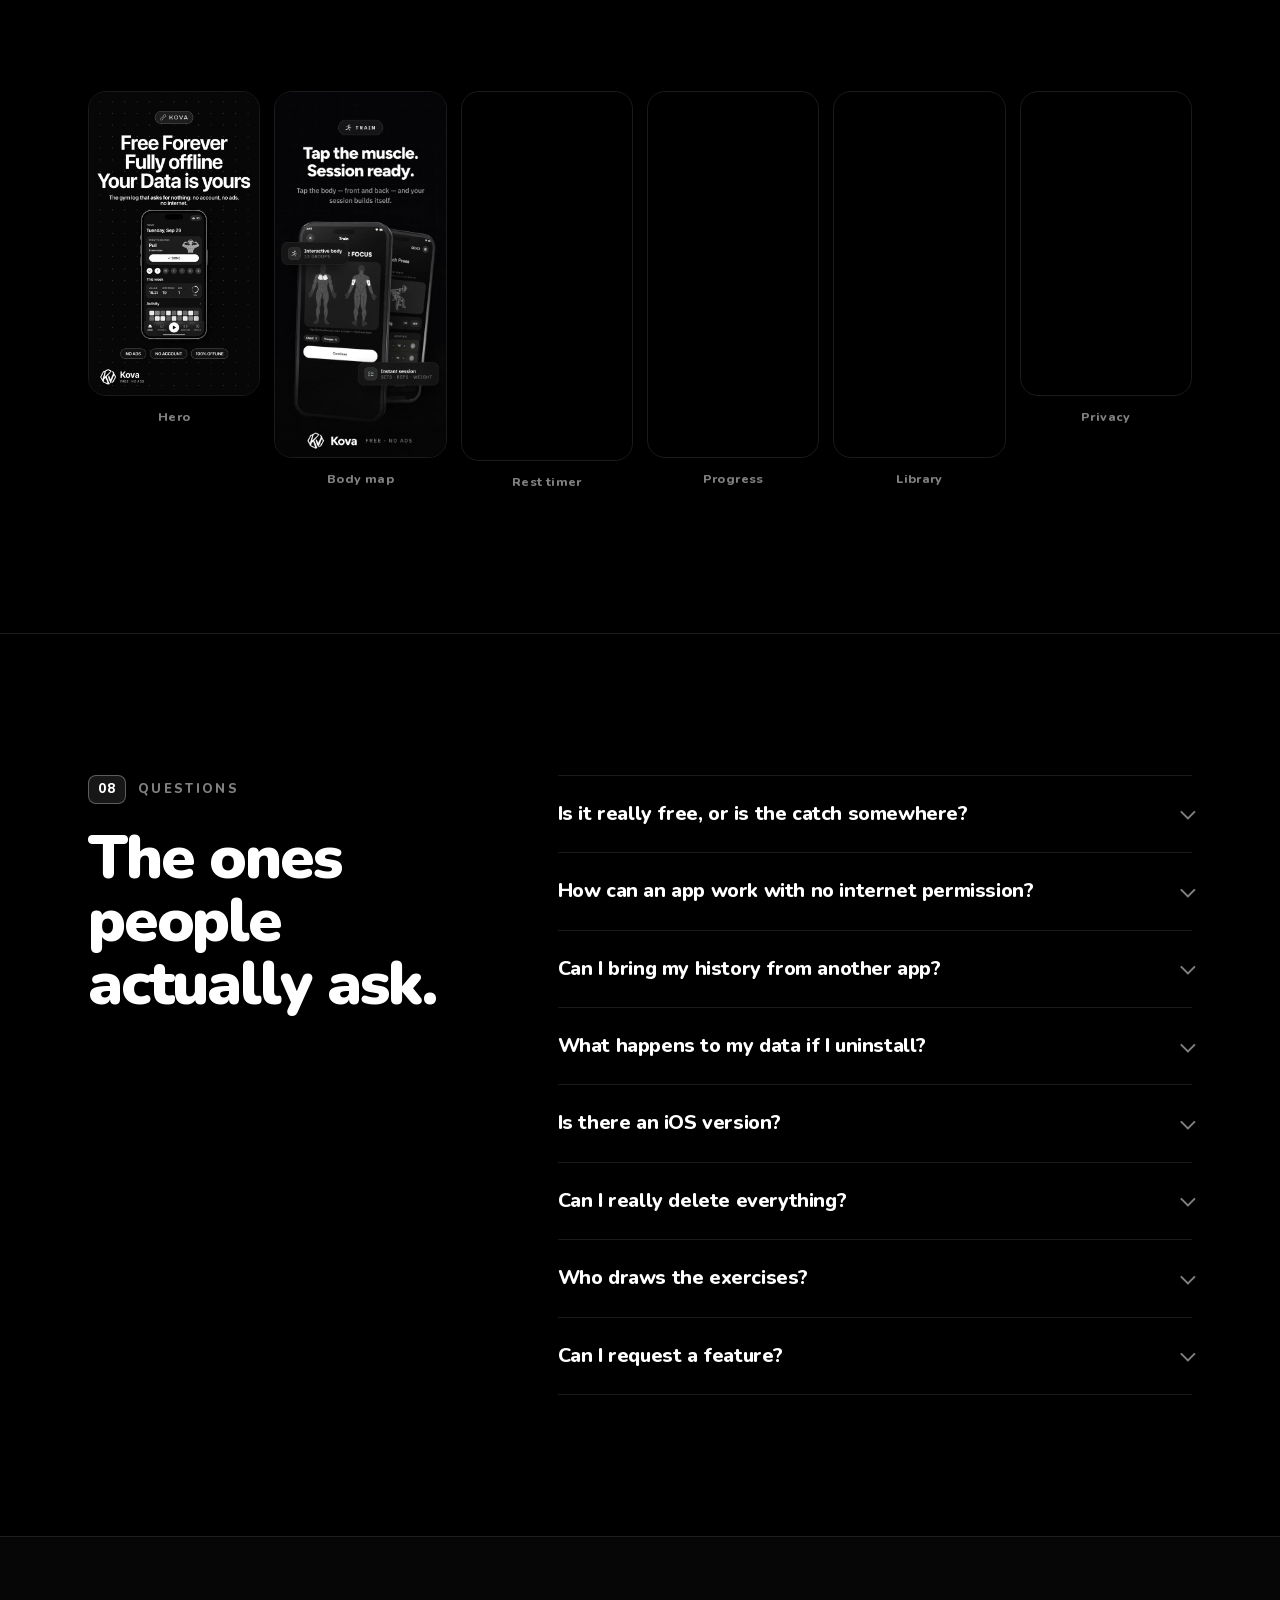
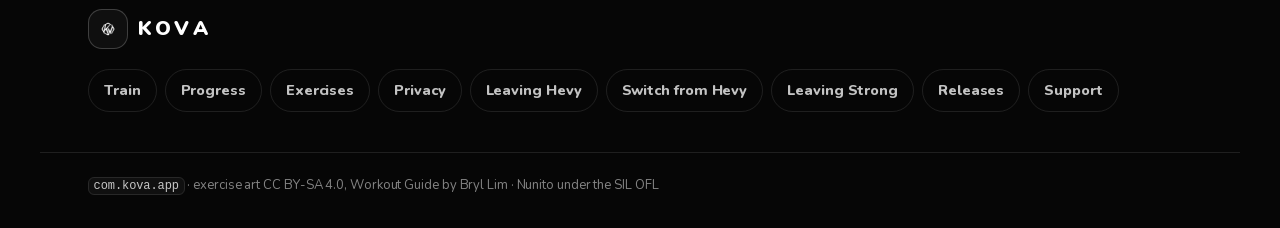
==== commit 90d81aa8: "perf(images): serve right-sized variants for the four oversized images Lighthouse flagged these as l" ====
--- a/index.html
+++ b/index.html
@@ -157,7 +157,7 @@
 <header class="nav" id="nav">
   <div class="shell nav__inner">
     <a class="brand" href="#top" aria-label="KOVA, home">
-      <span class="brand__mark"><img src="assets/logo.webp" width="512" height="512" alt="" decoding="async"></span>
+      <span class="brand__mark"><img src="assets/variants/logo-66.webp" srcset="assets/variants/logo-66.webp 1x, assets/variants/logo-132.webp 2x" sizes="33px" width="66" height="66" decoding="async" alt=""></span>
       <span class="brand__word">KOVA</span>
     </a>
 
@@ -213,16 +213,14 @@
       <div class="beam" aria-hidden="true"></div>
 
       <figure class="hero__banner">
-        <img src="assets/banner.webp" width="2048" height="1152" decoding="async" fetchpriority="high"
-             alt="KOVA store banner: the app icon and wordmark with the lines Free Forever, Fully offline, Your Data is yours, beside two phones showing the home screen and the body map.">
+        <img src="assets/variants/banner-1092.webp" srcset="assets/variants/banner-640.webp 640w, assets/variants/banner-1092.webp 1092w, assets/variants/banner-2048.webp 2048w" sizes="(max-width: 1248px) calc(100vw - 2 * clamp(20px, 5vw, 48px)), 1140px" width="1092" height="614" decoding="async" fetchpriority="high" alt="KOVA store banner: the app icon and wordmark with the lines Free Forever, Fully offline, Your Data is yours, beside two phones showing the home screen and the body map.">
       </figure>
 
       <div class="hero__foot">
         <div class="device">
           <div class="device__frame">
             <span class="device__notch" aria-hidden="true"></span>
-            <img src="assets/screens/12-profile.webp" width="400" height="860"
-                 alt="KOVA profile: level 14, the medals earned from real sessions, lifetime totals and your photos." loading="lazy" decoding="async">
+            <img src="assets/variants/12-profile-196.webp" srcset="assets/variants/12-profile-196.webp 196w, assets/variants/12-profile-392.webp 392w" sizes="158px" width="196" height="406" loading="lazy" decoding="async" alt="KOVA profile: level 14, the medals earned from real sessions, lifetime totals and your photos.">
           </div>
         </div>
 
@@ -341,8 +339,7 @@
     </div>
     <figure class="feature__shot reveal" data-d="2">
       <div class="phone">
-        <img src="assets/screens/03-train.webp" width="400" height="860" loading="lazy" decoding="async"
-             alt="The focus picker: a front and back body map with the selected muscles lit, and the chosen muscles listed as chips.">
+        <img src="assets/variants/03-train-345.webp" srcset="assets/variants/03-train-345.webp 345w, assets/variants/03-train-690.webp 690w" sizes="345px" width="345" height="690" loading="lazy" decoding="async" alt="The focus picker: a front and back body map with the selected muscles lit, and the chosen muscles listed as chips.">
       </div>
       <figcaption>Tap the muscle. The session writes itself.</figcaption>
     </figure>
@@ -533,7 +530,7 @@
       <figcaption>Today</figcaption>
     </figure>
     <figure class="rail__item">
-      <img src="assets/screens/03-train.webp" width="400" height="860" loading="lazy" decoding="async" alt="Body map focus picker, front and back.">
+      <img src="assets/variants/03-train-196.webp" srcset="assets/variants/03-train-196.webp 196w, assets/variants/03-train-392.webp 392w" sizes="196px" width="196" height="392" loading="lazy" decoding="async" alt="Body map focus picker, front and back.">
       <figcaption>Body map</figcaption>
     </figure>
     <figure class="rail__item">
@@ -569,7 +566,7 @@
       <figcaption>Muscle timeline</figcaption>
     </figure>
     <figure class="rail__item">
-      <img src="assets/screens/12-profile.webp" width="400" height="860" loading="lazy" decoding="async" alt="Profile with levels, medals and a share card.">
+      <img src="assets/variants/12-profile-196.webp" srcset="assets/variants/12-profile-196.webp 196w, assets/variants/12-profile-392.webp 392w" sizes="196px" width="196" height="406" loading="lazy" decoding="async" alt="Profile with levels, medals and a share card.">
       <figcaption>Profile</figcaption>
     </figure>
     <figure class="rail__item">
@@ -693,7 +690,7 @@
 <footer class="foot">
   <div class="shell foot__inner">
     <a class="brand" href="#top" aria-label="KOVA, back to top">
-      <span class="brand__mark"><img src="assets/logo.webp" width="512" height="512" alt="" loading="lazy" decoding="async"></span>
+      <span class="brand__mark"><img src="assets/variants/logo-66.webp" srcset="assets/variants/logo-66.webp 1x, assets/variants/logo-132.webp 2x" sizes="33px" width="66" height="66" loading="lazy" decoding="async" alt=""></span>
       <span class="brand__word">KOVA</span>
     </a>
 
